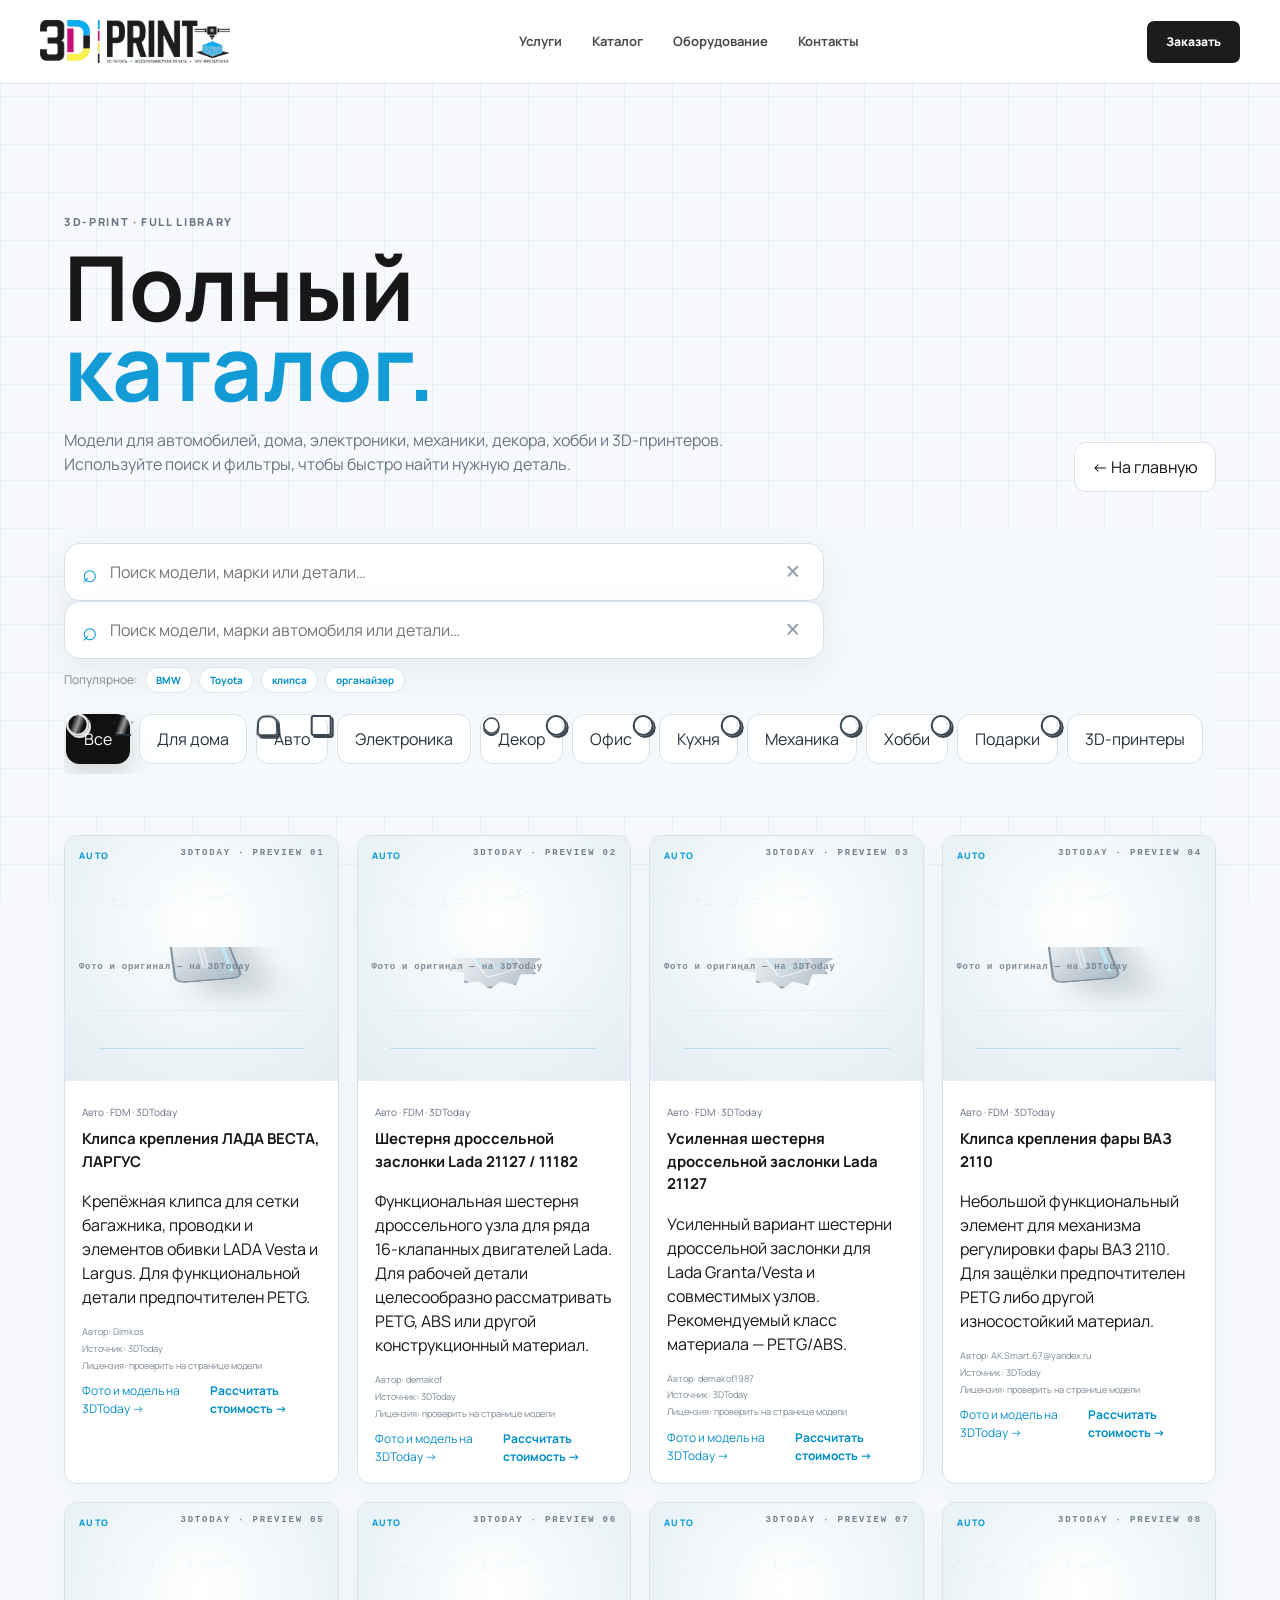
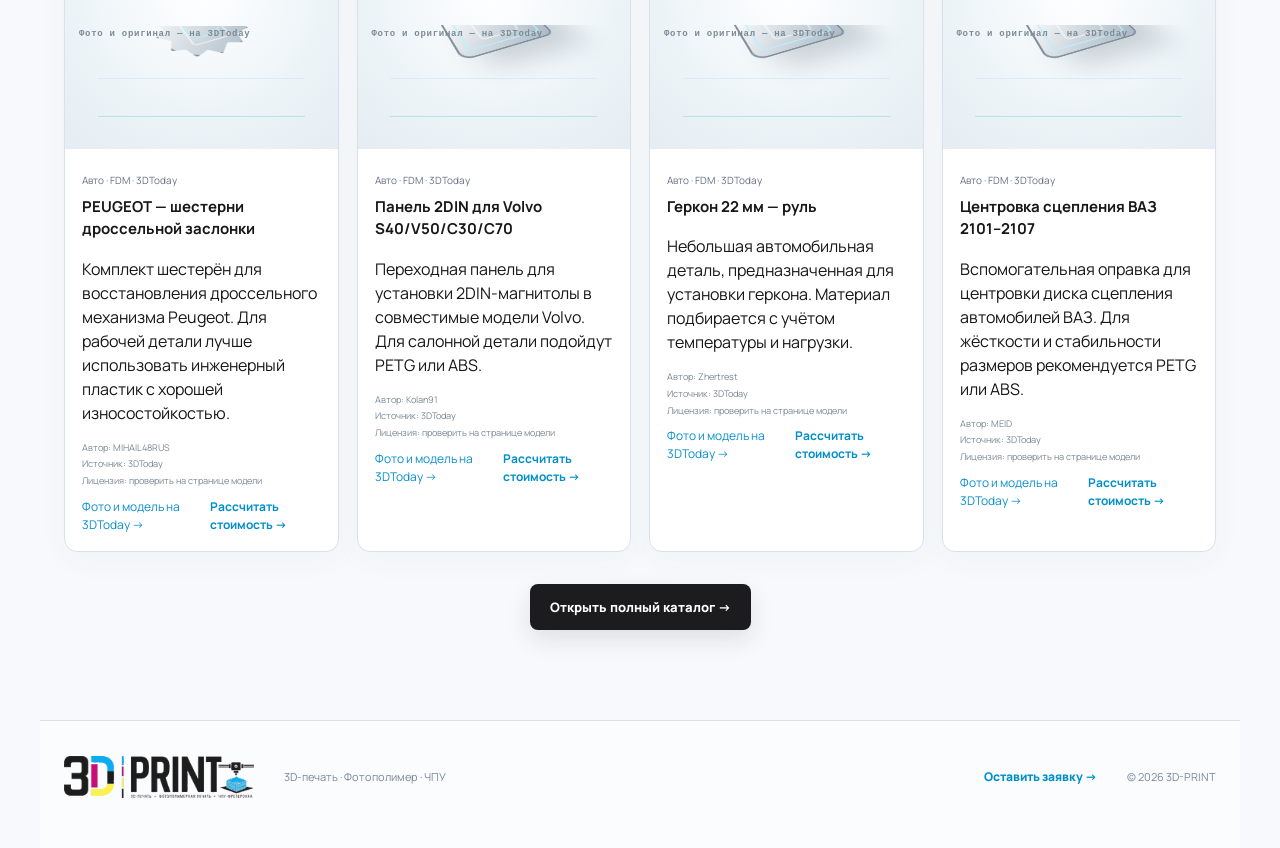
==== catalog.html @ 2c0b9b83 "feat: redesign full catalog with animated filters and search" ====
<!doctype html><html lang="ru"><head><meta charset="UTF-8"><meta name="viewport" content="width=device-width,initial-scale=1.0"><meta name="description" content="Полный каталог моделей 3D-PRINT"><title>Каталог моделей — 3D-PRINT</title><link rel="stylesheet" href="style.css"><link rel="stylesheet" href="logo-print.css"><link rel="stylesheet" href="icons.css"><link rel="stylesheet" href="background-effect.css"><link rel="stylesheet" href="catalog-enhance.css"><style>
.catalog-page{padding:130px 5vw 90px;min-height:100vh}.catalog-hero{display:flex;justify-content:space-between;align-items:end;gap:30px;margin-bottom:35px}.catalog-hero h1{font-size:clamp(48px,7vw,90px);line-height:.9;margin:8px 0 20px}.catalog-hero h1 em{font-style:normal;color:#139bd6}.catalog-hero p{max-width:720px;color:#687587}.catalog-back{padding:12px 17px;border:1px solid #d9e3ec;border-radius:12px;text-decoration:none;color:#111;background:#fff}.catalog-controls{position:sticky;top:76px;z-index:10;padding:16px 0;background:rgba(246,249,251,.9);backdrop-filter:blur(12px)}.catalog-search-wrap{margin-bottom:12px}.catalog-search{display:flex;align-items:center;gap:12px;background:#fff;border:1px solid #d7e1e9;border-radius:16px;padding:0 17px;height:58px;box-shadow:0 12px 35px rgba(35,70,100,.08)}.catalog-search>span{font-size:26px;color:#0b9bd8}.catalog-search input{flex:1;border:0!important;outline:0!important;background:transparent!important;font-size:16px!important;padding:0!important;margin:0!important}.catalog-search button{border:0;background:transparent;font-size:25px;color:#8d99a6;cursor:pointer}.search-hint{display:flex;align-items:center;gap:7px;flex-wrap:wrap;font-size:12px;color:#7a8794}.search-hint button{border:1px solid #dce5ec;background:#fff;border-radius:99px;padding:5px 10px;cursor:pointer}.filters{display:flex;gap:9px;overflow:auto;padding:3px 2px 10px;scrollbar-width:none}.filters::-webkit-scrollbar{display:none}.filters button{position:relative;flex:0 0 auto;border:1px solid #d8e1e9;background:rgba(255,255,255,.92);color:#27323d;border-radius:13px;padding:12px 17px;font:inherit;cursor:pointer;transition:transform .25s,background .25s,color .25s,box-shadow .25s}.filters button:before{content:'';position:absolute;inset:0;border-radius:13px;background:linear-gradient(110deg,transparent 25%,rgba(255,255,255,.65),transparent 75%);transform:translateX(-130%);transition:transform .5s}.filters button:hover{transform:translateY(-3px);box-shadow:0 10px 25px rgba(20,40,60,.1)}.filters button:hover:before{transform:translateX(130%)}.filters button.active{background:#111;color:#fff;border-color:#111;box-shadow:0 10px 25px rgba(0,0,0,.15)}.catalog-grid{display:grid;grid-template-columns:repeat(4,minmax(0,1fr));gap:18px;margin-top:20px}.catalog-grid .product{animation:cardIn .45s both}.catalog-grid .product:nth-child(2n){animation-delay:.04s}.catalog-grid .product:nth-child(3n){animation-delay:.08s}.catalog-more{display:flex!important;width:max-content;margin:32px auto 0;text-decoration:none!important;justify-content:center}.catalog-empty{display:none;text-align:center;padding:50px;color:#74808d}.catalog-attribution{display:flex;gap:15px;align-items:center;padding:15px 18px;margin:22px 0;background:#fff;border:1px solid #e0e7ed;border-radius:14px;font-size:12px;color:#667482}.catalog-attribution span{flex:1}.catalog-attribution a{color:#0b8fca;text-decoration:none}.model-credit{display:grid;gap:3px;margin:10px 0;color:#7b8793;font-size:11px}.model-actions{display:flex;gap:8px;align-items:center}.model-actions a{color:#0b8fca;text-decoration:none;font-size:12px}.model-actions b{font-size:12px;margin-left:auto}.model-placeholder{position:relative;min-height:235px;overflow:hidden}.model-stage{position:absolute;inset:0;display:grid;place-items:center;perspective:700px;background:radial-gradient(circle at 50% 35%,#fff 0,#edf4f8 58%,#e6edf2 100%)}.model-object{width:95px;height:75px;background:linear-gradient(135deg,#ffffff,#aab9c5);border:2px solid #7f909e;box-shadow:20px 22px 30px rgba(30,55,75,.2);transform:rotateX(55deg) rotateZ(-25deg);animation:floatModel 4s ease-in-out infinite}.model-gear .model-object{width:94px;height:94px;border-radius:50%;clip-path:polygon(50% 0,60% 11%,73% 5%,78% 19%,92% 22%,88% 36%,100% 48%,88% 59%,94% 73%,79% 78%,76% 93%,62% 87%,50% 100%,39% 89%,25% 95%,20% 80%,6% 76%,12% 61%,0 50%,12% 39%,7% 24%,22% 20%,27% 6%,40% 12%)}.model-clip .model-object{width:60px;height:105px;border-radius:16px 16px 9px 9px}.model-handle .model-object{width:125px;height:38px;border-radius:22px;transform:rotateX(55deg) rotateZ(-25deg)}.model-bracket .model-object{width:115px;height:85px;clip-path:polygon(0 0,100% 0,100% 24%,27% 24%,27% 100%,0 100%)}.model-box .model-object{width:115px;height:78px}.model-decor .model-object{width:75px;height:105px;border-radius:50% 50% 30% 30%}.model-axis{position:absolute;right:13px;bottom:10px;font-size:9px;letter-spacing:.2em;color:#71808c}.model-label{position:absolute;left:14px;bottom:11px;display:grid;gap:2px}.model-label b{font-size:9px;letter-spacing:.14em}.model-label small{font-size:9px;color:#7d8b96}.model-gridline{position:absolute;inset:0;background:linear-gradient(90deg,transparent 49.5%,rgba(17,157,216,.12) 50%,transparent 50.5%),linear-gradient(0deg,transparent 49.5%,rgba(17,157,216,.12) 50%,transparent 50.5%);background-size:35px 35px;opacity:.45}@keyframes floatModel{0%,100%{translate:0 0}50%{translate:0 -7px}}@keyframes cardIn{from{opacity:0;transform:translateY(12px)}to{opacity:1;transform:none}}@media(max-width:1050px){.catalog-grid{grid-template-columns:repeat(3,minmax(0,1fr))}}@media(max-width:760px){.catalog-page{padding-top:105px}.catalog-hero{display:block}.catalog-back{display:inline-block;margin-top:15px}.catalog-controls{top:62px}.catalog-grid{grid-template-columns:repeat(2,minmax(0,1fr))}.catalog-attribution{align-items:flex-start;flex-direction:column}}@media(max-width:520px){.catalog-grid{grid-template-columns:1fr}.catalog-hero h1{font-size:55px}}
</style></head><body><header class="header"><a class="brand" href="index.html"><img src="assets/logo-horizontal.png" alt="3D-PRINT"></a><nav><a href="index.html#services">Услуги</a><a href="catalog.html">Каталог</a><a href="index.html#equipment">Оборудование</a><a href="index.html#contacts">Контакты</a></nav><a class="header-btn" href="index.html#order">Заказать</a></header><main class="catalog-page"><section class="catalog-hero"><div><p class="eyebrow">3D-PRINT · FULL LIBRARY</p><h1>Полный<br><em>каталог.</em></h1><p>Модели для автомобилей, дома, электроники, механики, декора, хобби и 3D-принтеров. Используйте поиск и фильтры, чтобы быстро найти нужную деталь.</p></div><a class="catalog-back" href="index.html">← На главную</a></section><section class="catalog-controls"><div class="filters"></div></section><div class="catalog-grid"></div></main><footer id="contacts"><img src="assets/logo-horizontal.png" alt="3D-PRINT"><p>3D-печать · Фотополимер · ЧПУ</p><a href="index.html#order">Оставить заявку →</a><small>© 2026 3D-PRINT</small></footer><script src="catalog-data.js"></script><script src="catalog-enhance.js"></script><script src="background-effect.js"></script></body></html>
---- style.css ----
@import url('https://fonts.googleapis.com/css2?family=Manrope:wght@400;500;600;700;800&display=swap');
:root{--bg:#f7f9fc;--card:#fff;--line:#d8e1ec;--text:#171719;--muted:#667085;--blue:#079bd7;--magenta:#e6007e;--yellow:#ffdf00;--ink:#1c1b1d;--max:1200px}*{box-sizing:border-box}html{scroll-behavior:smooth}body{margin:0;background:var(--bg);color:var(--text);font-family:Manrope,Arial,sans-serif;line-height:1.5}body:before{content:"";position:fixed;inset:0;background-image:linear-gradient(#159ed014 1px,transparent 1px),linear-gradient(90deg,#159ed014 1px,transparent 1px);background-size:48px 48px;pointer-events:none;z-index:-2}a{color:inherit;text-decoration:none}.header{height:84px;background:#fffffff2;backdrop-filter:blur(14px);position:sticky;top:0;z-index:10;border-bottom:1px solid var(--line);display:flex;align-items:center;justify-content:space-between;padding:0 max(24px,calc((100vw - var(--max))/2))}.brand{display:flex;align-items:center;width:190px}.brand img{display:block;width:190px;height:auto}.header nav{display:flex;gap:30px;color:#4b4b50;font-size:13px;font-weight:700}.header nav a:hover{color:var(--magenta)}.header-btn{background:var(--ink);color:#fff;border-radius:7px;padding:12px 19px;font-size:12px;font-weight:800}.header-btn:hover{background:var(--blue)}.hero{max-width:var(--max);min-height:700px;margin:auto;padding:75px 24px 80px;display:grid;grid-template-columns:1fr 1fr;gap:45px;align-items:center;position:relative}.hero:before{content:"";position:absolute;inset:0 0 0 -25vw;background:url('blueprint.svg') center/cover no-repeat;opacity:.32;z-index:-1}.hero-copy{position:relative;z-index:2}.eyebrow{font-size:11px;letter-spacing:.15em;color:#008bc4;font-weight:800;margin:0 0 16px}.hero h1{font-size:clamp(50px,6vw,78px);line-height:.98;letter-spacing:-.065em;margin:0 0 27px;color:var(--ink)}.hero h1 em{font-style:normal;color:#008fc8}.hero-text{font-size:17px;color:#536174;max-width:590px}.actions{display:flex;gap:12px;margin:34px 0 50px}.btn{display:inline-flex;border:0;border-radius:8px;padding:14px 20px;font:800 13px Manrope;cursor:pointer;align-items:center;justify-content:center;transition:.2s}.primary{background:var(--ink);color:#fff;box-shadow:0 10px 25px #1c1b1d1c}.primary:hover{background:#008fc8;transform:translateY(-2px)}.ghost{border:1px solid #bdcad9;background:#fff;color:var(--ink)}.ghost:hover{border-color:var(--magenta);color:var(--magenta)}.stats{display:flex;gap:35px}.stats div{display:flex;flex-direction:column}.stats strong{font-size:25px;letter-spacing:-.04em;color:var(--ink)}.stats span{font-size:11px;color:var(--muted);max-width:120px}.hero-art{min-height:490px;position:relative;overflow:hidden;border:1px solid #ccd9e7;border-radius:20px;background:linear-gradient(145deg,#fff,#edf5fb);box-shadow:0 25px 70px #55739a1c}.hero-art:before{content:"";position:absolute;inset:0;background:url('blueprint.svg') center/cover;opacity:.7;animation:blueprintFloat 18s linear infinite}.hero-art:after{content:"";position:absolute;left:50%;bottom:18px;width:76%;height:35px;transform:translateX(-50%);border-radius:50%;background:#5a769633;filter:blur(16px)}.blueprint{position:absolute;color:#008fc8;opacity:.27;font:700 10px monospace;line-height:1.6;letter-spacing:.08em;z-index:1}.blueprint:after{content:"";display:block;width:90px;height:90px;border:1px solid currentColor;border-radius:50%;margin-top:7px}.blueprint-a{left:25px;top:45px;transform:rotate(-12deg)}.blueprint-b{right:22px;top:100px;transform:rotate(9deg)}.blueprint-c{left:42px;bottom:45px;transform:rotate(8deg)}.printer-scene{position:absolute;width:500px;height:410px;left:50%;top:54%;transform:translate(-50%,-50%);z-index:3;filter:drop-shadow(0 25px 25px rgba(21,50,91,.18));animation:printerFloat 5s ease-in-out infinite}.printer-back{position:absolute;left:78px;top:35px;width:340px;height:285px;border:8px solid #18283e;border-bottom:0;border-radius:12px 12px 0 0;background:linear-gradient(135deg,#eef4fb,#dbe6f3);box-shadow:inset 0 0 0 2px #73839a}.printer-frame{position:absolute;background:linear-gradient(90deg,#142237,#40536b);border-radius:5px}.frame-left{left:68px;top:35px;width:15px;height:305px}.frame-right{right:69px;top:35px;width:15px;height:305px}.frame-top{left:70px;top:27px;width:335px;height:16px}.printer-bed{position:absolute;left:45px;bottom:58px;width:400px;height:35px;transform:skewX(-10deg);background:linear-gradient(#596b82,#1a2a40);border:2px solid #0f1e32;border-radius:5px}.printer-bed:after{content:"";position:absolute;left:30px;right:30px;top:7px;height:4px;background:#a8b9cc;border-radius:5px}.print-area{position:absolute;left:62px;bottom:30px;width:275px;height:105px;overflow:hidden;transform:skewX(10deg);background:linear-gradient(145deg,#dce7f2,#f8fbfe);border-radius:5px;box-shadow:0 2px 8px #10263d35}.printed-logo{position:absolute;left:8px;bottom:7px;width:259px;height:auto;display:block;filter:drop-shadow(0 2px 2px #18283e45);transform-origin:bottom;animation:logoPrint 6s cubic-bezier(.45,.05,.25,1) infinite}.print-lines{position:absolute;left:0;right:0;bottom:0;height:3px;background:repeating-linear-gradient(90deg,#079bd7 0 5px,transparent 5px 9px);opacity:.75;animation:scanLine 6s linear infinite}.gantry{position:absolute;left:83px;top:80px;width:325px;height:80px}.rail{position:absolute;top:10px;left:0;right:0;height:13px;border-radius:7px;background:linear-gradient(#566b83,#17283e)}.print-head{position:absolute;top:0;left:55px;width:70px;height:65px;border-radius:7px;background:linear-gradient(135deg,#253b54,#0d1c30);box-shadow:0 5px 10px #12223855;animation:headMove 6s ease-in-out infinite}.fan{position:absolute;left:17px;top:13px;width:36px;height:36px;border-radius:50%;border:5px solid #6f8198;background:repeating-conic-gradient(#263c54 0 12deg,#14253a 12deg 45deg);animation:fanSpin .8s linear infinite}.nozzle{position:absolute;left:28px;bottom:-14px;width:15px;height:20px;background:linear-gradient(90deg,#a5b2c1,#394b60);clip-path:polygon(0 0,100% 0,72% 100%,28% 100%)}.filament{position:absolute;left:33px;top:-30px;width:4px;height:30px;background:#087fda;box-shadow:0 0 8px #087fda66}.control-panel{position:absolute;right:35px;bottom:77px;width:73px;height:125px;border-radius:8px;background:linear-gradient(145deg,#263b55,#0c192c);border:2px solid #5f7186;transform:rotate(-8deg);padding:12px 7px;color:#9ec4ff;font:7px monospace;display:flex;flex-direction:column;gap:7px}.control-panel span{color:#fff;font-weight:bold}.control-panel b{color:#3c91ff}.control-panel small{font-size:14px;color:#fff}.control-panel i{font-style:normal;color:#00b8ff;font-size:7px}.print-glow{position:absolute;left:170px;bottom:75px;width:120px;height:35px;background:#087fda;filter:blur(22px);opacity:.22;animation:glow 1.8s ease-in-out infinite}.printer-status{position:absolute;right:20px;top:20px;background:rgba(255,255,255,.96);border:1px solid #d5e1f0;border-radius:10px;padding:11px 13px;display:flex;align-items:center;gap:9px;box-shadow:0 8px 25px rgba(39,75,120,.1);font-size:10px;z-index:4}.printer-status .status-dot{width:8px;height:8px;border-radius:50%;background:#25b96f;box-shadow:0 0 0 4px #25b96f1c;animation:pulse 1.5s infinite}.printer-status b{display:block}.printer-status small{display:block;color:#78869a;margin-top:2px}.printer-status>strong{font-size:8px;color:#25a865;margin-left:8px}.hero-logo-mark{position:absolute;left:18px;bottom:16px;width:76px;height:76px;border-radius:50%;overflow:hidden;z-index:4;background:#fff;box-shadow:0 8px 20px #425d7820}.hero-logo-mark img{width:100%;height:100%;object-fit:cover}@keyframes headMove{0%,100%{left:55px}20%{left:90px}45%{left:205px}70%{left:125px}88%{left:235px}}@keyframes logoPrint{0%,12%{clip-path:inset(100% 0 0 0);transform:scaleY(.1)}55%{clip-path:inset(0 0 0 0);transform:scaleY(1)}100%{clip-path:inset(0 0 0 0);transform:scaleY(1)}}@keyframes scanLine{0%,10%{transform:translateY(90px)}55%,100%{transform:translateY(-100px)}}@keyframes fanSpin{to{transform:rotate(360deg)}}@keyframes printerFloat{0%,100%{transform:translate(-50%,-50%)}50%{transform:translate(-50%,-53%)}}@keyframes blueprintFloat{from{background-position:0 0}to{background-position:90px 35px}}@keyframes glow{50%{opacity:.4;transform:scale(1.2)}}@keyframes pulse{50%{box-shadow:0 0 0 7px #25b96f08}}.section{max-width:var(--max);margin:auto;padding:100px 24px}.identity-strip{display:flex;align-items:center;justify-content:space-between;gap:35px;border-top:1px solid var(--line);border-bottom:1px solid var(--line);padding-top:28px;padding-bottom:28px}.identity-strip div{width:250px}.identity-strip img{display:block;width:100%}.identity-strip p{margin:0;color:#687587;font-size:11px;letter-spacing:.08em;font-weight:700}.identity-strip p b{color:var(--magenta);padding:0 8px}.section-head{max-width:700px;margin-bottom:45px}.section-head h2{font-size:clamp(36px,5vw,58px);line-height:1;letter-spacing:-.055em;margin:0 0 18px}.section-head>p:last-child{color:var(--muted)}.inline{display:flex;justify-content:space-between;align-items:end;max-width:none}.text-link{font-size:13px;color:#008fc8;font-weight:800}.service-grid{display:grid;grid-template-columns:repeat(4,1fr);gap:14px}.service{min-height:260px;padding:27px;background:#fff;border:1px solid var(--line);border-radius:14px;box-shadow:0 8px 28px #4d6c8d0a;transition:.25s;position:relative;overflow:hidden}.service:after{content:"";position:absolute;width:100px;height:100px;right:-35px;top:-35px;border:1px solid #079bd733;border-radius:50%}.service:hover{transform:translateY(-4px);border-color:#8ccfe8;box-shadow:0 15px 35px #4d6c8d18}.service.featured{background:linear-gradient(145deg,#eefaff,#fff);border-color:#8bd0ea}.service span{font-size:11px;color:#008fc8;font-weight:800}.service h3{font-size:19px;letter-spacing:-.04em;margin-top:70px}.service p{font-size:13px;color:var(--muted)}.filters{display:flex;gap:8px;flex-wrap:wrap;margin-bottom:25px}.filters button{background:#fff;border:1px solid var(--line);color:#667085;border-radius:30px;padding:9px 15px;font:700 12px Manrope;cursor:pointer}.filters button.active,.filters button:hover{background:var(--ink);color:#fff;border-color:var(--ink)}.catalog-grid{display:grid;grid-template-columns:repeat(4,1fr);gap:15px}.product{background:#fff;border:1px solid var(--line);border-radius:13px;overflow:hidden;box-shadow:0 8px 28px #4d6c8d0b;transition:.25s}.product:hover{transform:translateY(-3px);box-shadow:0 15px 35px #4d6c8d18}.product-image{aspect-ratio:1/.9}.placeholder{display:flex;align-items:center;justify-content:center;background:linear-gradient(135deg,#eefaff,#e0edf7);font-size:30px;font-weight:800;letter-spacing:-.07em;color:#7193ad}.product-info{padding:17px}.product-info span{font-size:10px;color:var(--muted)}.product-info h3{font-size:15px;margin:6px 0 12px}.product-info b{font-size:13px;color:#008fc8}.equipment{border-top:1px solid var(--line)}.equipment-list{display:grid;grid-template-columns:repeat(3,minmax(0,1fr));gap:14px;border-top:0}.equipment-card{display:grid;grid-template-columns:70px 1fr;gap:18px;align-items:center;padding:24px;background:#fff;border:1px solid var(--line);border-radius:14px;box-shadow:0 8px 28px #4d6c8d0a;transition:.25s;min-height:150px}.equipment-card:hover{transform:translateY(-3px);border-color:#8ccfe8;box-shadow:0 15px 35px #4d6c8d18}.number{font-size:25px;font-weight:800;color:#008fc8}.equipment-card p{margin:0 0 5px;color:var(--muted);font-size:11px;text-transform:uppercase;letter-spacing:.1em}.equipment-card h3{font-size:21px;margin:0 0 7px;letter-spacing:-.04em}.equipment-card span{font-size:12px;color:#69778a}.order-box{background:linear-gradient(135deg,#fff,#eefaff);border:1px solid #c9d9e9;border-radius:20px;padding:55px;display:grid;grid-template-columns:1fr 1fr;gap:70px;position:relative;overflow:hidden;box-shadow:0 20px 60px #49698b12}.order-box:after{content:"";position:absolute;right:-100px;bottom:-120px;width:420px;height:420px;background:url('blueprint.svg') center/cover;opacity:.35;pointer-events:none}.order h2{font-size:48px;line-height:1;letter-spacing:-.055em;margin:0 0 20px}.order p{color:var(--muted);font-size:14px;max-width:430px}.order-mark{width:95px;margin-top:30px;display:block;opacity:.9}form{display:grid;gap:13px;position:relative;z-index:1}label{font-size:11px;color:#526174}input,textarea{width:100%;margin-top:6px;background:#fff;border:1px solid #cbd8e7;border-radius:8px;color:#111827;padding:13px;font:13px Manrope}input:focus,textarea:focus{outline:2px solid #079bd733;border-color:#079bd7}textarea{min-height:85px;resize:vertical}input[type=file]{padding:11px}form small{font-size:10px;color:#7a8798}footer{border-top:1px solid var(--line);max-width:var(--max);margin:auto;padding:35px 24px 50px;display:flex;align-items:center;gap:30px;flex-wrap:wrap;background:#ffffff80}footer>img{width:190px;height:auto}footer p,footer small{font-size:11px;color:#7a8798}footer a{font-size:12px;margin-left:auto;color:#008fc8;font-weight:800}@media(max-width:850px){.header nav{display:none}.hero{grid-template-columns:1fr;padding-top:55px}.hero-art{min-height:390px}.service-grid,.catalog-grid{grid-template-columns:repeat(2,1fr)}.equipment-list{grid-template-columns:1fr}.order-box{grid-template-columns:1fr;gap:35px;padding:30px}.order h2{font-size:38px}.identity-strip{display:block}.identity-strip div{width:230px;margin-bottom:18px}}@media(max-width:520px){.brand{width:145px}.brand img{width:145px}.hero h1{font-size:46px}.stats{gap:18px}.service-grid,.catalog-grid{grid-template-columns:1fr}.section{padding:75px 18px}.hero{padding-left:18px;padding-right:18px}.header{padding:0 18px}.header-btn{padding:8px 12px}.equipment-card{grid-template-columns:55px 1fr}.equipment-card h3{font-size:21px}.actions{flex-direction:column}.btn{width:100%}.inline{display:block}.inline .text-link{display:inline-block;margin-top:15px}.printer-scene{transform:translate(-50%,-50%) scale(.72)}}
---- logo-print.css ----
/* Hero: the printer physically reveals the 3D-PRINT logo layer by layer. */
.hero-art .print-area{position:absolute;left:142px;bottom:88px;width:170px;height:115px;z-index:2;display:flex;align-items:flex-end;justify-content:center;overflow:hidden;background:linear-gradient(145deg,#f9fbfe,#dce7f2);border:1px solid #b9cadb;border-radius:5px;box-shadow:inset 0 0 0 2px #eef5fb,0 8px 18px rgba(30,57,86,.15)}
.hero-art .print-area:before{content:"";position:absolute;inset:7px;border:1px dashed #9bb2c8;opacity:.45;pointer-events:none}
.hero-art .printed-logo{position:absolute;left:7px;bottom:8px;width:156px;height:auto;max-height:96px;object-fit:contain;object-position:center bottom;filter:saturate(1.05) contrast(1.02);clip-path:inset(100% 0 0 0);animation:logoPrintReveal 8s cubic-bezier(.42,0,.18,1) infinite}
.hero-art .print-lines{position:absolute;left:10px;right:10px;bottom:9px;height:3px;border-radius:2px;background:#079bd7;box-shadow:0 0 9px rgba(7,155,215,.65);opacity:.8;animation:printScan 8s ease-in-out infinite;z-index:3;pointer-events:none}
.hero-art .print-head{animation:headPrintLogo 8s ease-in-out infinite}
.hero-art .filament{animation:filamentPulse .7s ease-in-out infinite alternate}
.hero-art .print-glow{animation:logoGlow 8s ease-in-out infinite}
@keyframes logoPrintReveal{0%,8%{clip-path:inset(100% 0 0 0);opacity:.35}12%{opacity:1}78%{clip-path:inset(0 0 0 0);opacity:1}88%,100%{clip-path:inset(0 0 0 0);opacity:1}}
@keyframes printScan{0%,10%{bottom:8px;opacity:0}14%{opacity:1}76%{bottom:101px;opacity:1}84%,100%{bottom:101px;opacity:0}}
@keyframes headPrintLogo{0%,10%{left:55px;transform:translateY(0)}18%{left:120px;transform:translateY(1px)}30%{left:220px;transform:translateY(0)}42%{left:95px;transform:translateY(1px)}55%{left:230px;transform:translateY(0)}68%{left:125px;transform:translateY(1px)}78%,100%{left:220px;transform:translateY(0)}}
@keyframes filamentPulse{from{opacity:.45}to{opacity:1}}
@keyframes logoGlow{0%,10%{opacity:.08;transform:scale(.8)}25%{opacity:.3;transform:scale(1)}75%{opacity:.42;transform:scale(1.12)}90%,100%{opacity:.12;transform:scale(.9)}}
@media(max-width:850px){.hero-art .print-area{left:calc(50% - 85px);width:170px}.hero-art .printed-logo{width:156px}}
@media(prefers-reduced-motion:reduce){.hero-art .printed-logo,.hero-art .print-lines,.hero-art .print-head,.hero-art .filament,.hero-art .print-glow{animation:none}.hero-art .printed-logo{clip-path:inset(0)}}
---- icons.css ----
.service-icon{width:72px;height:72px;display:grid;place-items:center;margin-top:20px;margin-bottom:2px;position:relative;color:#079bd7;perspective:500px;transition:transform .45s cubic-bezier(.2,.8,.2,1)}
.service-icon:before{content:"";position:absolute;inset:5px;border-radius:16px;background:linear-gradient(145deg,#fff,#e8f4fb);border:1px solid #c9dfed;box-shadow:8px 8px 0 #d8e7f1,0 10px 25px #2d64851a;transform:rotateX(7deg) rotateY(-8deg);transition:.45s}.service-icon:after{content:"";position:absolute;width:40px;height:40px;border-radius:50%;border:1px solid currentColor;opacity:.12;animation:iconOrbit 5s linear infinite}.service-icon svg{width:58px;height:58px;overflow:visible;position:relative;z-index:1;filter:drop-shadow(2px 3px 0 rgba(20,47,70,.14)) drop-shadow(0 7px 10px rgba(20,70,100,.13));transition:.45s}.service-icon .draw{fill:none;stroke:currentColor;stroke-width:2.8;stroke-linecap:round;stroke-linejoin:round;vector-effect:non-scaling-stroke}.service-icon .fill{fill:currentColor;stroke:none}.service-icon .accent{color:#e6007e}.service-icon .yellow{color:#f4c900}.service-icon .blue{color:#079bd7}.service-icon .pulse{animation:iconPulse 1.8s ease-in-out infinite}.service-icon .spin{transform-box:fill-box;transform-origin:center;animation:iconSpin 2.8s linear infinite}.service-icon .move-x{animation:iconMoveX 2.4s ease-in-out infinite}.service-icon .print-line{animation:iconPrint 2s ease-in-out infinite}.service-icon .glow{animation:iconGlow 1.6s ease-in-out infinite}.service-icon .orbit{transform-box:fill-box;transform-origin:center;animation:iconSpin 5s linear infinite}.service:hover .service-icon{transform:translateY(-6px) rotateX(3deg) rotateY(-4deg)}.service:hover .service-icon:before{box-shadow:11px 12px 0 #cfe2ed,0 16px 30px #2d648529;transform:rotateX(12deg) rotateY(-12deg) translateZ(8px)}.service:hover .service-icon svg{transform:translateZ(14px) scale(1.06);filter:drop-shadow(3px 4px 0 rgba(20,47,70,.16)) drop-shadow(0 10px 14px rgba(20,70,100,.18))}
.equipment-card{position:relative}.equipment-card .equip-icon{width:66px;height:66px;display:grid;place-items:center;color:#079bd7;position:relative;margin:0 18px 0 8px;perspective:500px;transition:.4s;flex:0 0 66px}.equipment-card .equip-icon:before{content:"";position:absolute;inset:3px;border-radius:14px;background:linear-gradient(145deg,#ffffff,#e8f5fb);border:1px solid #c9dfed;box-shadow:6px 7px 0 #d8e7f1,0 8px 20px #2d64851a;transform:rotateX(8deg) rotateY(-8deg)}.equipment-card .equip-icon svg{width:50px;height:50px;position:relative;z-index:1;filter:drop-shadow(2px 3px 0 rgba(20,47,70,.14)) drop-shadow(0 6px 9px rgba(20,70,100,.12));transition:.4s}.equipment-card .equip-icon .draw{fill:none;stroke:currentColor;stroke-width:2.8;stroke-linecap:round;stroke-linejoin:round}.equipment-card:hover .equip-icon{transform:translateY(-4px) rotateY(-7deg)}.equipment-card:hover .equip-icon:before{box-shadow:8px 9px 0 #cfe2ed,0 12px 25px #2d64852a}.equipment-card:hover .equip-icon svg{transform:translateZ(10px) scale(1.05)}.equipment-card:hover .equip-icon .spin{animation:iconSpin 1.4s linear infinite}
.filters{align-items:center}.filters button{display:inline-flex;align-items:center;gap:8px;transition:transform .2s ease,background .2s ease,box-shadow .2s ease}.filters button:before{content:"";width:17px;height:17px;display:inline-block;border-radius:5px;border:2px solid currentColor;box-shadow:2px 2px 0 currentColor;opacity:.9;transform:rotate(-5deg);transition:.25s}.filters button[data-filter="all"]:before{border-radius:50%;box-shadow:2px 2px 0 currentColor}.filters button[data-filter="home"]:before{clip-path:polygon(50% 0,100% 38%,88% 38%,88% 100%,12% 100%,12% 38%,0 38%);border-radius:2px}.filters button[data-filter="auto"]:before{border-radius:8px 8px 4px 4px;transform:perspective(30px) rotateX(8deg)}.filters button[data-filter="tech"]:before{border-radius:3px;box-shadow:inset 0 0 0 3px transparent,2px 2px 0 currentColor}.filters button[data-filter="decor"]:before{border-radius:50% 50% 45% 45%;transform:rotate(45deg) scale(.78)}.filters button:hover:before,.filters button.active:before{transform:translateY(-1px) rotate(0) scale(1.08)}
/* Объёмные интерактивные превью каталога */
.model-placeholder{position:relative;overflow:hidden;background:radial-gradient(circle at 50% 40%,#fff 0,#eef8fc 48%,#dbe9f3 100%);color:transparent;isolation:isolate;perspective:700px}.model-placeholder:before{content:"";position:absolute;inset:0;background:linear-gradient(transparent 49%,#079bd714 50%,transparent 51%),linear-gradient(90deg,transparent 49%,#079bd714 50%,transparent 51%);background-size:100% 34px,34px 100%;opacity:.55}.model-placeholder:after{content:"";position:absolute;left:12%;right:12%;bottom:13%;height:1px;background:#079bd733;box-shadow:0 -38px 0 #079bd714,0 38px 0 #079bd714}.model-stage{position:absolute;inset:0;display:grid;place-items:center;transform-style:preserve-3d}.model-object{position:relative;width:112px;height:78px;transform:rotateX(57deg) rotateZ(-7deg) translateZ(12px);background:linear-gradient(145deg,#21b9eb,#087fb9);border:2px solid #fff;border-radius:9px 16px 8px 12px;box-shadow:13px 15px 0 #aec7d8,0 22px 28px #315b7530;transition:.5s;animation:modelFloat 4s ease-in-out infinite}.model-object:before,.model-object:after{content:"";position:absolute;inset:8px;border:2px solid #bdeeff;border-radius:5px;opacity:.75}.model-object:after{inset:18px 25px;border-color:#fff;opacity:.5}.model-gridline{position:absolute;width:170px;height:110px;border:1px dashed #079bd74d;border-radius:50%;transform:rotateX(67deg) rotateZ(-5deg);animation:modelOrbit 8s linear infinite}.model-axis{position:absolute;right:14px;top:12px;color:#7b9aaf;font:700 8px monospace;letter-spacing:.12em}.model-label{position:absolute;left:15px;top:13px;display:flex;flex-direction:column;gap:2px;color:#5d7890;z-index:2}.model-label b{font:800 8px Manrope;letter-spacing:.15em;color:#079bd7}.model-label small{font:700 7px monospace;letter-spacing:.08em}.product:hover .model-object{transform:rotateX(57deg) rotateZ(-7deg) translateZ(25px) scale(1.08);filter:saturate(1.12);box-shadow:17px 20px 0 #a7c2d5,0 28px 35px #315b7540}.product:hover .model-gridline{animation-duration:3.5s}.model-gear .model-object{width:86px;height:86px;border-radius:50%;clip-path:polygon(50% 0,61% 10%,74% 5%,81% 19%,94% 23%,91% 38%,100% 50%,91% 62%,94% 77%,81% 81%,74% 95%,61% 90%,50% 100%,39% 90%,26% 95%,19% 81%,6% 77%,9% 62%,0 50%,9% 38%,6% 23%,19% 19%,26% 5%,39% 10%)}.model-gear .model-object:before{inset:27px;border-radius:50%}.model-clip .model-object{width:120px;height:48px;border-radius:22px 8px 8px 22px;transform:rotateX(58deg) rotateZ(-8deg) translateZ(10px)}.model-clip .model-object:before{inset:9px 35px 9px 48px;border-radius:4px}.model-handle .model-object{width:120px;height:38px;border-radius:22px;background:linear-gradient(145deg,#222,#555);border:3px solid #eefaff}.model-handle .model-object:before{inset:8px 42px;border-color:#9fe5ff}.model-bracket .model-object{width:92px;height:92px;border-radius:8px 8px 25px 8px;clip-path:polygon(0 0,100% 0,100% 24%,55% 24%,55% 100%,0 100%)}.model-grille .model-object{width:118px;height:68px;border-radius:10px;background:repeating-linear-gradient(90deg,#087fb9 0 7px,#21b9eb 7px 12px);border:4px solid #fff}.model-box .model-object{width:112px;height:78px;border-radius:7px;background:linear-gradient(145deg,#23b9eb,#0783c0);clip-path:polygon(8% 15%,92% 15%,100% 30%,92% 88%,50% 100%,8% 88%,0 30%)}.model-tech .model-object{width:82px;height:82px;border-radius:50%;background:radial-gradient(circle,#e8f8ff 0 16%,#087fb9 18% 28%,#1e354b 30% 100%);border:5px solid #fff}
@keyframes iconPulse{0%,100%{opacity:.5;transform:scale(.88)}50%{opacity:1;transform:scale(1.08)}}@keyframes iconSpin{to{transform:rotate(360deg)}}@keyframes iconMoveX{0%,100%{transform:translateX(-5px)}50%{transform:translateX(5px)}}@keyframes iconPrint{0%,100%{stroke-dasharray:4 8;stroke-dashoffset:0}50%{stroke-dasharray:10 4;stroke-dashoffset:14}}@keyframes iconGlow{0%,100%{opacity:.3}50%{opacity:1}}@keyframes iconOrbit{to{transform:rotate(360deg)}}@keyframes modelFloat{0%,100%{margin-top:0}50%{margin-top:-7px}}@keyframes modelOrbit{to{transform:rotateX(67deg) rotateZ(355deg)}}
@media(max-width:520px){.service-icon{margin-top:16px}.equipment-card .equip-icon{width:58px;height:58px;margin-right:5px;flex-basis:58px}}
---- background-effect.css ----
.background-blueprint-canvas{position:fixed;inset:0;width:100vw;height:100vh;z-index:0;pointer-events:none;opacity:.95}
.header,main,footer{position:relative;z-index:1}
.cursor-tech-layer{display:none!important}
/* The pointer animation lives behind the interface: cards, buttons and text never receive the effect. */
---- catalog-enhance.css ----
.catalog-search-wrap{margin:0 0 18px}.catalog-search{display:flex;align-items:center;gap:10px;max-width:760px;background:#fff;border:1px solid #cbd8e7;border-radius:12px;padding:0 13px;box-shadow:0 8px 24px #4d6c8d0b}.catalog-search>span{font-size:24px;color:#079bd7;line-height:1}.catalog-search input{border:0;outline:0;margin:0;padding:14px 0;font-size:13px;background:transparent;box-shadow:none}.catalog-search input:focus{outline:0;border:0}.catalog-search button{border:0;background:transparent;font-size:22px;color:#8a98a9;cursor:pointer}.search-hint{display:flex;align-items:center;gap:7px;flex-wrap:wrap;margin-top:8px;color:#8793a2;font-size:10px}.search-hint button{border:0;background:#eef7fb;color:#008fc8;border-radius:20px;padding:5px 9px;font:700 10px Manrope;cursor:pointer}.search-hint button:hover{background:#d8f1fa}.filters{margin-top:18px;overflow-x:auto;flex-wrap:nowrap;padding-bottom:4px}.filters button{white-space:nowrap}.catalog-empty{display:none;text-align:center;padding:50px 20px;color:#778599;background:#fff;border:1px dashed #cbd8e7;border-radius:14px}.catalog-more{display:none;margin:28px auto 0;min-width:190px}.catalog-more:hover{transform:translateY(-2px)}@media(max-width:600px){.catalog-search{max-width:none}.search-hint{font-size:9px}.filters{gap:6px}.filters button{padding:8px 12px}}
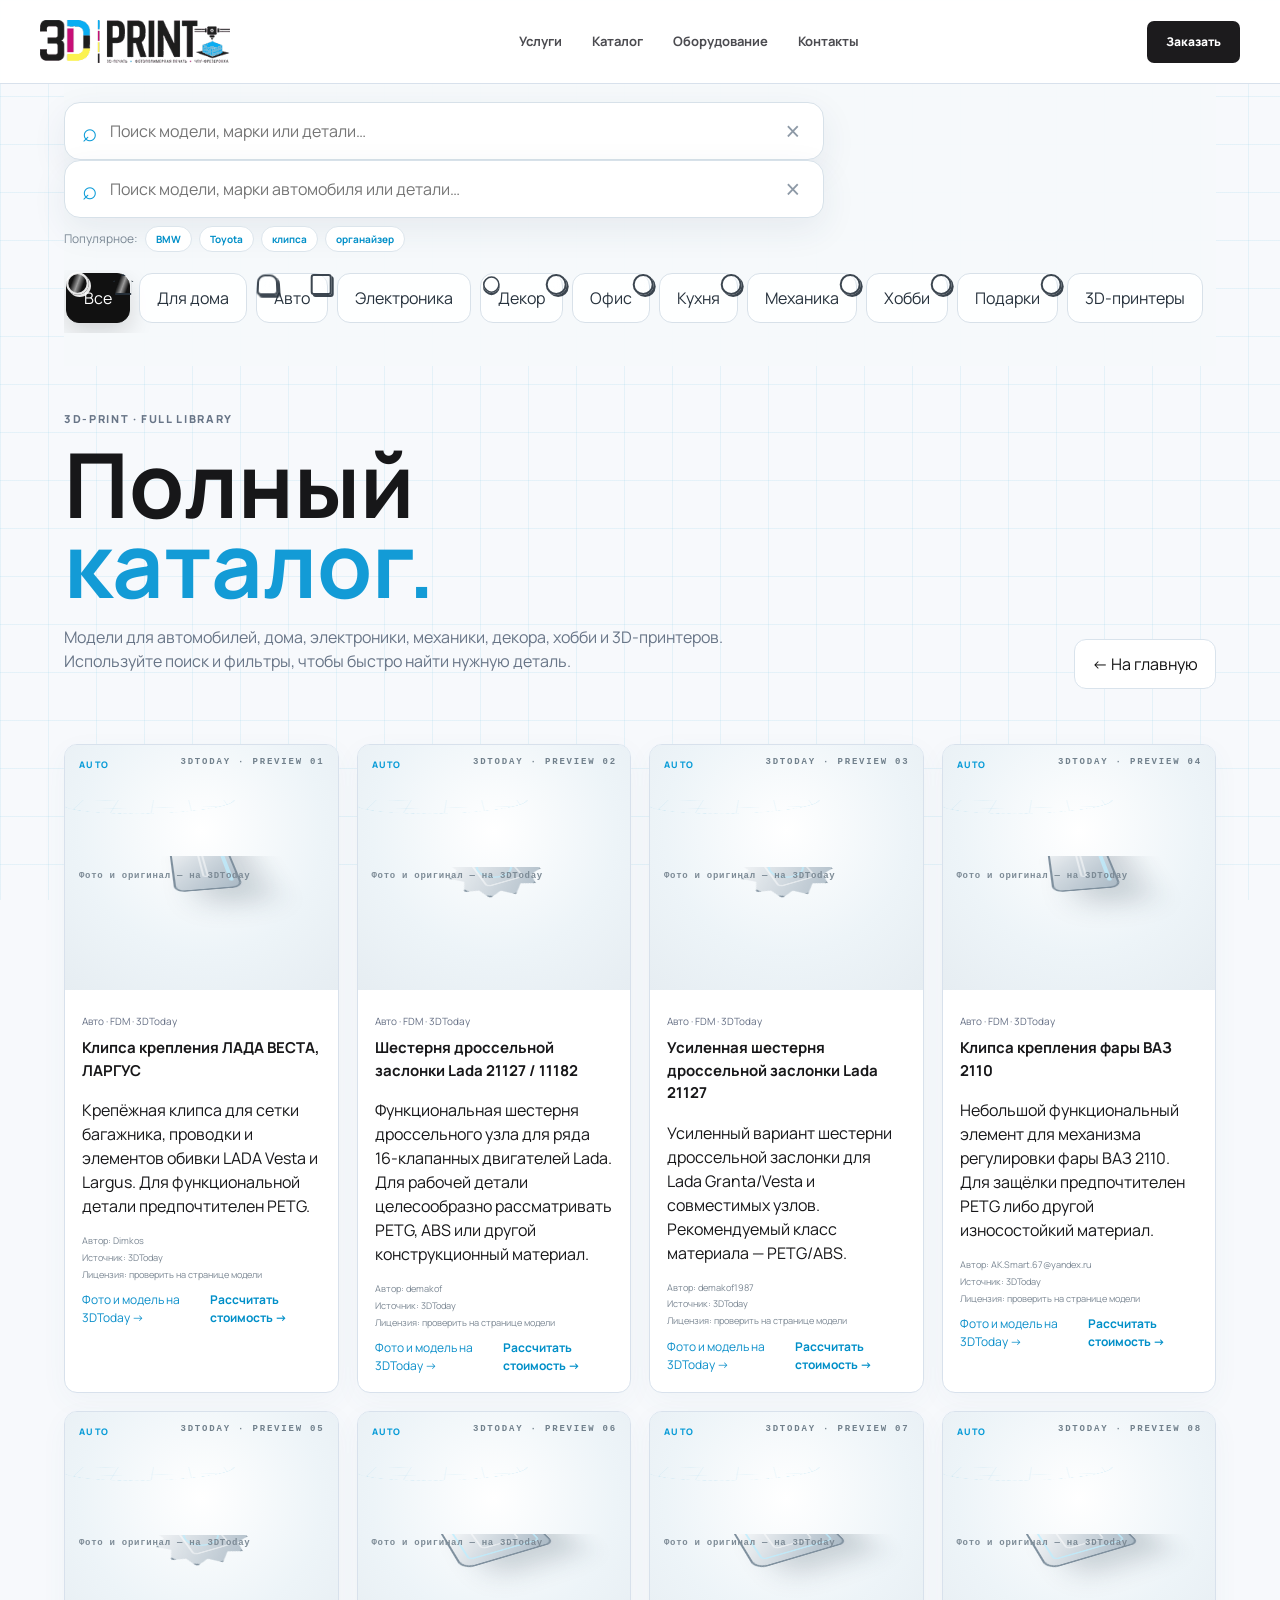
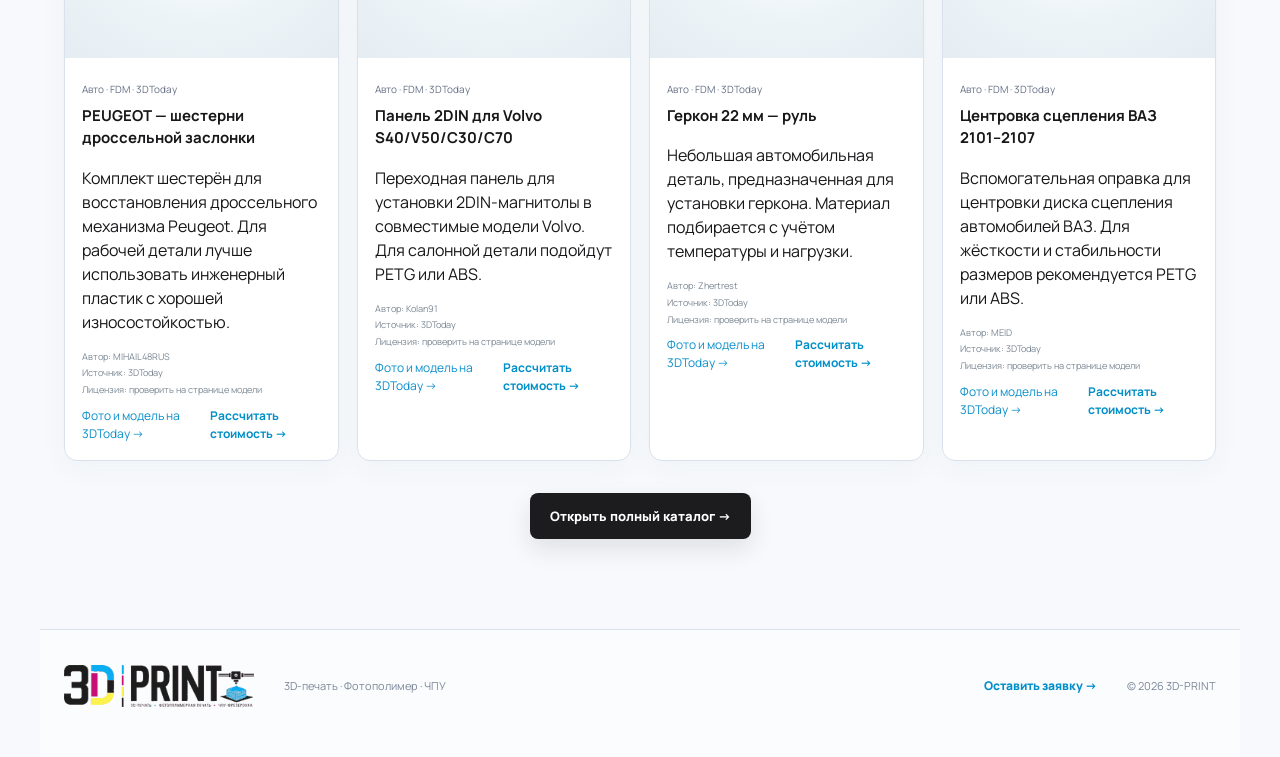
==== commit 0d5b4126: "fix: move catalog search below header and make previews open source photos" ====
--- a/catalog.html
+++ b/catalog.html
@@ -1,3 +1,3 @@
 <!doctype html><html lang="ru"><head><meta charset="UTF-8"><meta name="viewport" content="width=device-width,initial-scale=1.0"><meta name="description" content="Полный каталог моделей 3D-PRINT"><title>Каталог моделей — 3D-PRINT</title><link rel="stylesheet" href="style.css"><link rel="stylesheet" href="logo-print.css"><link rel="stylesheet" href="icons.css"><link rel="stylesheet" href="background-effect.css"><link rel="stylesheet" href="catalog-enhance.css"><style>
-.catalog-page{padding:130px 5vw 90px;min-height:100vh}.catalog-hero{display:flex;justify-content:space-between;align-items:end;gap:30px;margin-bottom:35px}.catalog-hero h1{font-size:clamp(48px,7vw,90px);line-height:.9;margin:8px 0 20px}.catalog-hero h1 em{font-style:normal;color:#139bd6}.catalog-hero p{max-width:720px;color:#687587}.catalog-back{padding:12px 17px;border:1px solid #d9e3ec;border-radius:12px;text-decoration:none;color:#111;background:#fff}.catalog-controls{position:sticky;top:76px;z-index:10;padding:16px 0;background:rgba(246,249,251,.9);backdrop-filter:blur(12px)}.catalog-search-wrap{margin-bottom:12px}.catalog-search{display:flex;align-items:center;gap:12px;background:#fff;border:1px solid #d7e1e9;border-radius:16px;padding:0 17px;height:58px;box-shadow:0 12px 35px rgba(35,70,100,.08)}.catalog-search>span{font-size:26px;color:#0b9bd8}.catalog-search input{flex:1;border:0!important;outline:0!important;background:transparent!important;font-size:16px!important;padding:0!important;margin:0!important}.catalog-search button{border:0;background:transparent;font-size:25px;color:#8d99a6;cursor:pointer}.search-hint{display:flex;align-items:center;gap:7px;flex-wrap:wrap;font-size:12px;color:#7a8794}.search-hint button{border:1px solid #dce5ec;background:#fff;border-radius:99px;padding:5px 10px;cursor:pointer}.filters{display:flex;gap:9px;overflow:auto;padding:3px 2px 10px;scrollbar-width:none}.filters::-webkit-scrollbar{display:none}.filters button{position:relative;flex:0 0 auto;border:1px solid #d8e1e9;background:rgba(255,255,255,.92);color:#27323d;border-radius:13px;padding:12px 17px;font:inherit;cursor:pointer;transition:transform .25s,background .25s,color .25s,box-shadow .25s}.filters button:before{content:'';position:absolute;inset:0;border-radius:13px;background:linear-gradient(110deg,transparent 25%,rgba(255,255,255,.65),transparent 75%);transform:translateX(-130%);transition:transform .5s}.filters button:hover{transform:translateY(-3px);box-shadow:0 10px 25px rgba(20,40,60,.1)}.filters button:hover:before{transform:translateX(130%)}.filters button.active{background:#111;color:#fff;border-color:#111;box-shadow:0 10px 25px rgba(0,0,0,.15)}.catalog-grid{display:grid;grid-template-columns:repeat(4,minmax(0,1fr));gap:18px;margin-top:20px}.catalog-grid .product{animation:cardIn .45s both}.catalog-grid .product:nth-child(2n){animation-delay:.04s}.catalog-grid .product:nth-child(3n){animation-delay:.08s}.catalog-more{display:flex!important;width:max-content;margin:32px auto 0;text-decoration:none!important;justify-content:center}.catalog-empty{display:none;text-align:center;padding:50px;color:#74808d}.catalog-attribution{display:flex;gap:15px;align-items:center;padding:15px 18px;margin:22px 0;background:#fff;border:1px solid #e0e7ed;border-radius:14px;font-size:12px;color:#667482}.catalog-attribution span{flex:1}.catalog-attribution a{color:#0b8fca;text-decoration:none}.model-credit{display:grid;gap:3px;margin:10px 0;color:#7b8793;font-size:11px}.model-actions{display:flex;gap:8px;align-items:center}.model-actions a{color:#0b8fca;text-decoration:none;font-size:12px}.model-actions b{font-size:12px;margin-left:auto}.model-placeholder{position:relative;min-height:235px;overflow:hidden}.model-stage{position:absolute;inset:0;display:grid;place-items:center;perspective:700px;background:radial-gradient(circle at 50% 35%,#fff 0,#edf4f8 58%,#e6edf2 100%)}.model-object{width:95px;height:75px;background:linear-gradient(135deg,#ffffff,#aab9c5);border:2px solid #7f909e;box-shadow:20px 22px 30px rgba(30,55,75,.2);transform:rotateX(55deg) rotateZ(-25deg);animation:floatModel 4s ease-in-out infinite}.model-gear .model-object{width:94px;height:94px;border-radius:50%;clip-path:polygon(50% 0,60% 11%,73% 5%,78% 19%,92% 22%,88% 36%,100% 48%,88% 59%,94% 73%,79% 78%,76% 93%,62% 87%,50% 100%,39% 89%,25% 95%,20% 80%,6% 76%,12% 61%,0 50%,12% 39%,7% 24%,22% 20%,27% 6%,40% 12%)}.model-clip .model-object{width:60px;height:105px;border-radius:16px 16px 9px 9px}.model-handle .model-object{width:125px;height:38px;border-radius:22px;transform:rotateX(55deg) rotateZ(-25deg)}.model-bracket .model-object{width:115px;height:85px;clip-path:polygon(0 0,100% 0,100% 24%,27% 24%,27% 100%,0 100%)}.model-box .model-object{width:115px;height:78px}.model-decor .model-object{width:75px;height:105px;border-radius:50% 50% 30% 30%}.model-axis{position:absolute;right:13px;bottom:10px;font-size:9px;letter-spacing:.2em;color:#71808c}.model-label{position:absolute;left:14px;bottom:11px;display:grid;gap:2px}.model-label b{font-size:9px;letter-spacing:.14em}.model-label small{font-size:9px;color:#7d8b96}.model-gridline{position:absolute;inset:0;background:linear-gradient(90deg,transparent 49.5%,rgba(17,157,216,.12) 50%,transparent 50.5%),linear-gradient(0deg,transparent 49.5%,rgba(17,157,216,.12) 50%,transparent 50.5%);background-size:35px 35px;opacity:.45}@keyframes floatModel{0%,100%{translate:0 0}50%{translate:0 -7px}}@keyframes cardIn{from{opacity:0;transform:translateY(12px)}to{opacity:1;transform:none}}@media(max-width:1050px){.catalog-grid{grid-template-columns:repeat(3,minmax(0,1fr))}}@media(max-width:760px){.catalog-page{padding-top:105px}.catalog-hero{display:block}.catalog-back{display:inline-block;margin-top:15px}.catalog-controls{top:62px}.catalog-grid{grid-template-columns:repeat(2,minmax(0,1fr))}.catalog-attribution{align-items:flex-start;flex-direction:column}}@media(max-width:520px){.catalog-grid{grid-template-columns:1fr}.catalog-hero h1{font-size:55px}}
-</style></head><body><header class="header"><a class="brand" href="index.html"><img src="assets/logo-horizontal.png" alt="3D-PRINT"></a><nav><a href="index.html#services">Услуги</a><a href="catalog.html">Каталог</a><a href="index.html#equipment">Оборудование</a><a href="index.html#contacts">Контакты</a></nav><a class="header-btn" href="index.html#order">Заказать</a></header><main class="catalog-page"><section class="catalog-hero"><div><p class="eyebrow">3D-PRINT · FULL LIBRARY</p><h1>Полный<br><em>каталог.</em></h1><p>Модели для автомобилей, дома, электроники, механики, декора, хобби и 3D-принтеров. Используйте поиск и фильтры, чтобы быстро найти нужную деталь.</p></div><a class="catalog-back" href="index.html">← На главную</a></section><section class="catalog-controls"><div class="filters"></div></section><div class="catalog-grid"></div></main><footer id="contacts"><img src="assets/logo-horizontal.png" alt="3D-PRINT"><p>3D-печать · Фотополимер · ЧПУ</p><a href="index.html#order">Оставить заявку →</a><small>© 2026 3D-PRINT</small></footer><script src="catalog-data.js"></script><script src="catalog-enhance.js"></script><script src="background-effect.js"></script></body></html>+.catalog-page{padding:0 5vw 90px;min-height:100vh}.catalog-controls{padding:18px 0 8px;background:rgba(246,249,251,.96)}.catalog-search-wrap{margin-bottom:12px}.catalog-search{display:flex;align-items:center;gap:12px;background:#fff;border:1px solid #d7e1e9;border-radius:16px;padding:0 17px;height:58px;box-shadow:0 12px 35px rgba(35,70,100,.08)}.catalog-search>span{font-size:26px;color:#0b9bd8}.catalog-search input{flex:1;border:0!important;outline:0!important;background:transparent!important;font-size:16px!important;padding:0!important;margin:0!important}.catalog-search button{border:0;background:transparent;font-size:25px;color:#8d99a6;cursor:pointer}.search-hint{display:flex;align-items:center;gap:7px;flex-wrap:wrap;font-size:12px;color:#7a8794}.search-hint button{border:1px solid #dce5ec;background:#fff;border-radius:99px;padding:5px 10px;cursor:pointer}.filters{display:flex;gap:9px;overflow:auto;padding:3px 2px 10px;scrollbar-width:none}.filters::-webkit-scrollbar{display:none}.filters button{position:relative;flex:0 0 auto;border:1px solid #d8e1e9;background:rgba(255,255,255,.92);color:#27323d;border-radius:13px;padding:12px 17px;font:inherit;cursor:pointer;transition:transform .25s,background .25s,color .25s,box-shadow .25s}.filters button:before{content:'';position:absolute;inset:0;border-radius:13px;background:linear-gradient(110deg,transparent 25%,rgba(255,255,255,.65),transparent 75%);transform:translateX(-130%);transition:transform .5s}.filters button:hover{transform:translateY(-3px);box-shadow:0 10px 25px rgba(20,40,60,.1)}.filters button:hover:before{transform:translateX(130%)}.filters button.active{background:#111;color:#fff;border-color:#111;box-shadow:0 10px 25px rgba(0,0,0,.15)}.catalog-hero{display:flex;justify-content:space-between;align-items:end;gap:30px;padding:45px 0 35px}.catalog-hero h1{font-size:clamp(48px,7vw,90px);line-height:.9;margin:8px 0 20px}.catalog-hero h1 em{font-style:normal;color:#139bd6}.catalog-hero p{max-width:720px;color:#687587}.catalog-back{padding:12px 17px;border:1px solid #d9e3ec;border-radius:12px;text-decoration:none;color:#111;background:#fff}.catalog-grid{display:grid;grid-template-columns:repeat(4,minmax(0,1fr));gap:18px;margin-top:20px}.catalog-grid .product{animation:cardIn .45s both}.catalog-grid .product:nth-child(2n){animation-delay:.04s}.catalog-grid .product:nth-child(3n){animation-delay:.08s}.catalog-more{display:flex!important;width:max-content;margin:32px auto 0;text-decoration:none!important;justify-content:center}.catalog-attribution{display:flex;gap:15px;align-items:center;padding:15px 18px;margin:22px 0;background:#fff;border:1px solid #e0e7ed;border-radius:14px;font-size:12px;color:#667482}.catalog-attribution span{flex:1}.catalog-attribution a{color:#0b8fca;text-decoration:none}.model-credit{display:grid;gap:3px;margin:10px 0;color:#7b8793;font-size:11px}.model-actions{display:flex;gap:8px;align-items:center}.model-actions a{color:#0b8fca;text-decoration:none;font-size:12px}.model-actions b{font-size:12px;margin-left:auto}.model-placeholder{position:relative;min-height:235px;overflow:hidden;cursor:pointer}.model-placeholder:after{content:'СМОТРЕТЬ ФОТО →';position:absolute;right:12px;top:12px;padding:7px 9px;border-radius:8px;background:rgba(17,17,17,.82);color:#fff;font-size:9px;letter-spacing:.08em;opacity:0;transform:translateY(-5px);transition:.25s;pointer-events:none}.product:hover .model-placeholder:after{opacity:1;transform:none}.model-stage{position:absolute;inset:0;display:grid;place-items:center;perspective:700px;background:radial-gradient(circle at 50% 35%,#fff 0,#edf4f8 58%,#e6edf2 100%)}.model-object{width:95px;height:75px;background:linear-gradient(135deg,#ffffff,#aab9c5);border:2px solid #7f909e;box-shadow:20px 22px 30px rgba(30,55,75,.2);transform:rotateX(55deg) rotateZ(-25deg);animation:floatModel 4s ease-in-out infinite}.model-gear .model-object{width:94px;height:94px;border-radius:50%;clip-path:polygon(50% 0,60% 11%,73% 5%,78% 19%,92% 22%,88% 36%,100% 48%,88% 59%,94% 73%,79% 78%,76% 93%,62% 87%,50% 100%,39% 89%,25% 95%,20% 80%,6% 76%,12% 61%,0 50%,12% 39%,7% 24%,22% 20%,27% 6%,40% 12%)}.model-clip .model-object{width:60px;height:105px;border-radius:16px 16px 9px 9px}.model-handle .model-object{width:125px;height:38px;border-radius:22px;transform:rotateX(55deg) rotateZ(-25deg)}.model-bracket .model-object{width:115px;height:85px;clip-path:polygon(0 0,100% 0,100% 24%,27% 24%,27% 100%,0 100%)}.model-box .model-object{width:115px;height:78px}.model-decor .model-object{width:75px;height:105px;border-radius:50% 50% 30% 30%}.model-axis{position:absolute;right:13px;bottom:10px;font-size:9px;letter-spacing:.2em;color:#71808c}.model-label{position:absolute;left:14px;bottom:11px;display:grid;gap:2px}.model-label b{font-size:9px;letter-spacing:.14em}.model-label small{font-size:9px;color:#7d8b96}.model-gridline{position:absolute;inset:0;background:linear-gradient(90deg,transparent 49.5%,rgba(17,157,216,.12) 50%,transparent 50.5%),linear-gradient(0deg,transparent 49.5%,rgba(17,157,216,.12) 50%,transparent 50.5%);background-size:35px 35px;opacity:.45}@keyframes floatModel{0%,100%{translate:0 0}50%{translate:0 -7px}}@keyframes cardIn{from{opacity:0;transform:translateY(12px)}to{opacity:1;transform:none}}@media(max-width:1050px){.catalog-grid{grid-template-columns:repeat(3,minmax(0,1fr))}}@media(max-width:760px){.catalog-hero{display:block}.catalog-back{display:inline-block;margin-top:15px}.catalog-grid{grid-template-columns:repeat(2,minmax(0,1fr))}.catalog-attribution{align-items:flex-start;flex-direction:column}}@media(max-width:520px){.catalog-grid{grid-template-columns:1fr}.catalog-hero h1{font-size:55px}}
+</style></head><body><header class="header"><a class="brand" href="index.html"><img src="assets/logo-horizontal.png" alt="3D-PRINT"></a><nav><a href="index.html#services">Услуги</a><a href="catalog.html">Каталог</a><a href="index.html#equipment">Оборудование</a><a href="index.html#contacts">Контакты</a></nav><a class="header-btn" href="index.html#order">Заказать</a></header><main class="catalog-page"><section class="catalog-controls"><div class="filters"></div></section><section class="catalog-hero"><div><p class="eyebrow">3D-PRINT · FULL LIBRARY</p><h1>Полный<br><em>каталог.</em></h1><p>Модели для автомобилей, дома, электроники, механики, декора, хобби и 3D-принтеров. Используйте поиск и фильтры, чтобы быстро найти нужную деталь.</p></div><a class="catalog-back" href="index.html">← На главную</a></section><div class="catalog-grid"></div></main><footer id="contacts"><img src="assets/logo-horizontal.png" alt="3D-PRINT"><p>3D-печать · Фотополимер · ЧПУ</p><a href="index.html#order">Оставить заявку →</a><small>© 2026 3D-PRINT</small></footer><script src="catalog-data.js"></script><script src="catalog-enhance.js"></script><script>document.addEventListener('click',e=>{const box=e.target.closest('.model-placeholder');if(!box)return;const card=box.closest('.product');const link=card&&card.querySelector('.model-actions a[href]');if(link){window.open(link.href,'_blank','noopener');}});</script><script src="background-effect.js"></script></body></html>
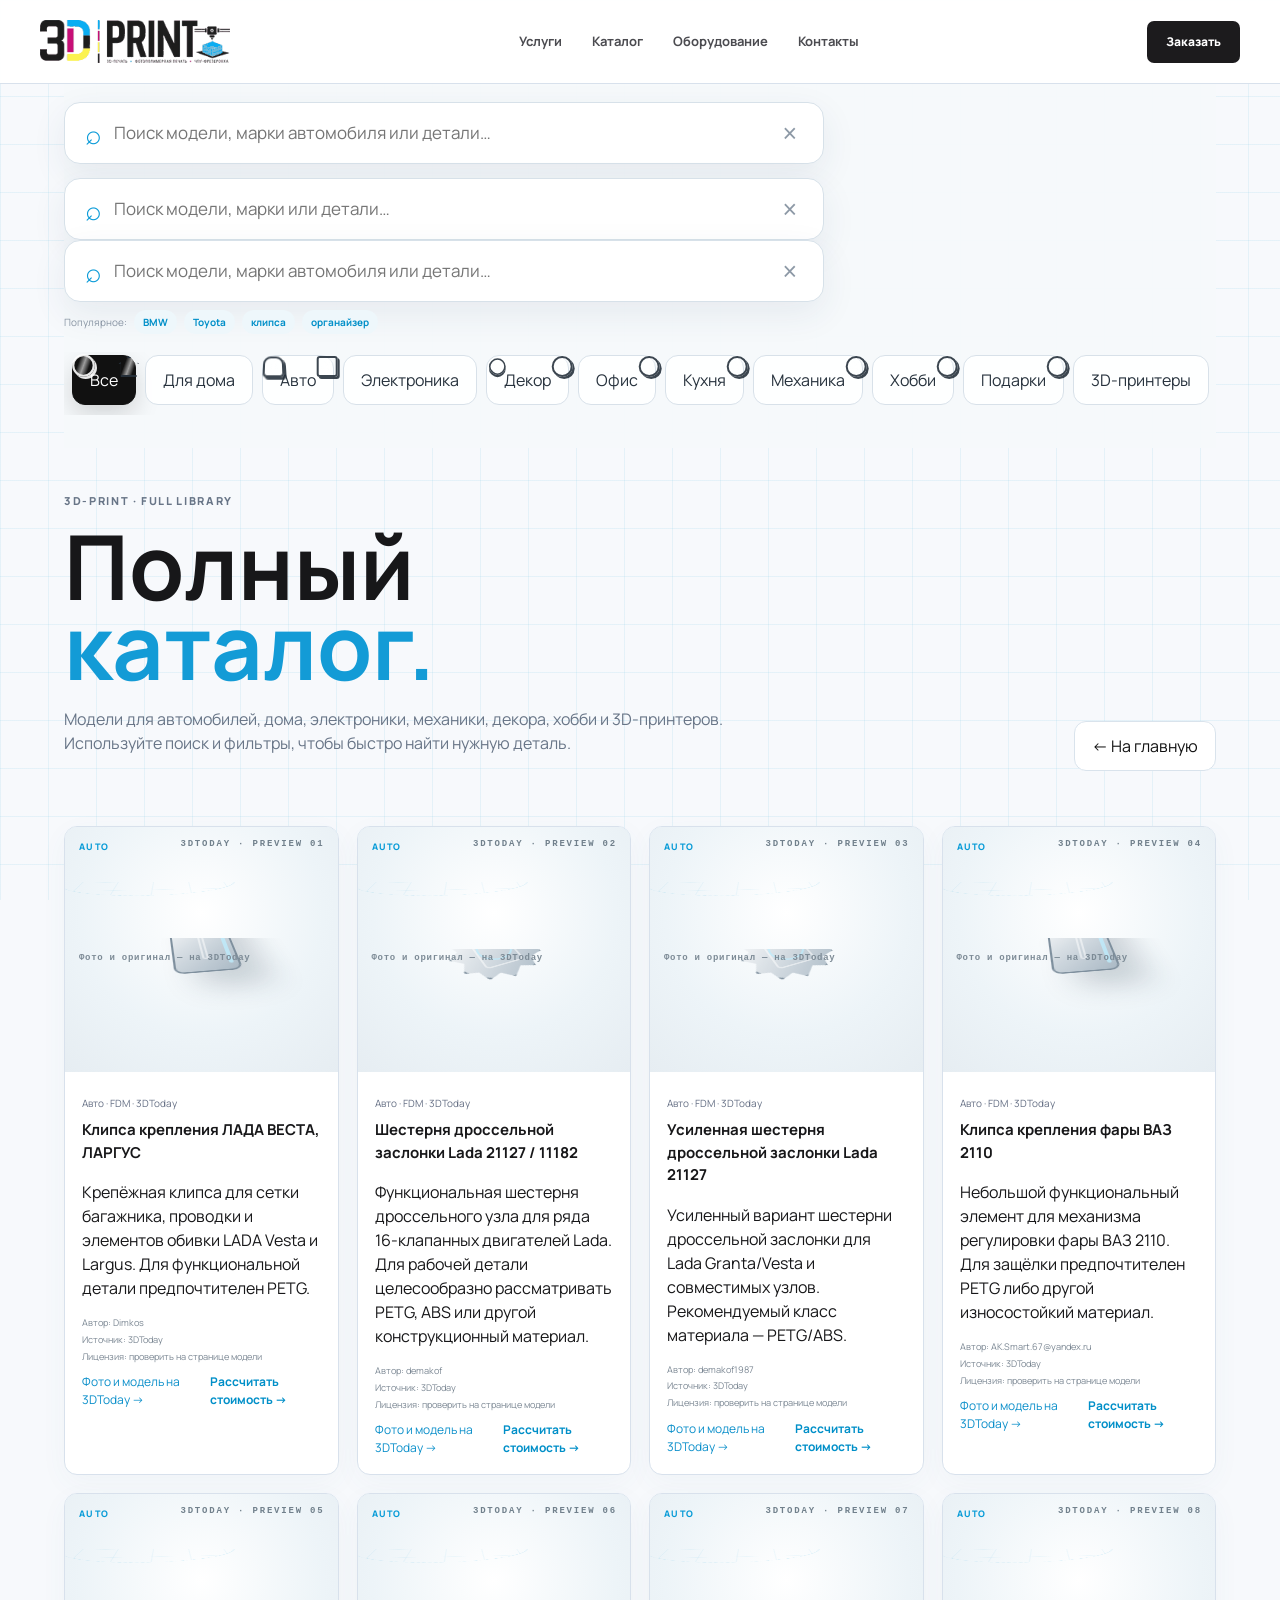
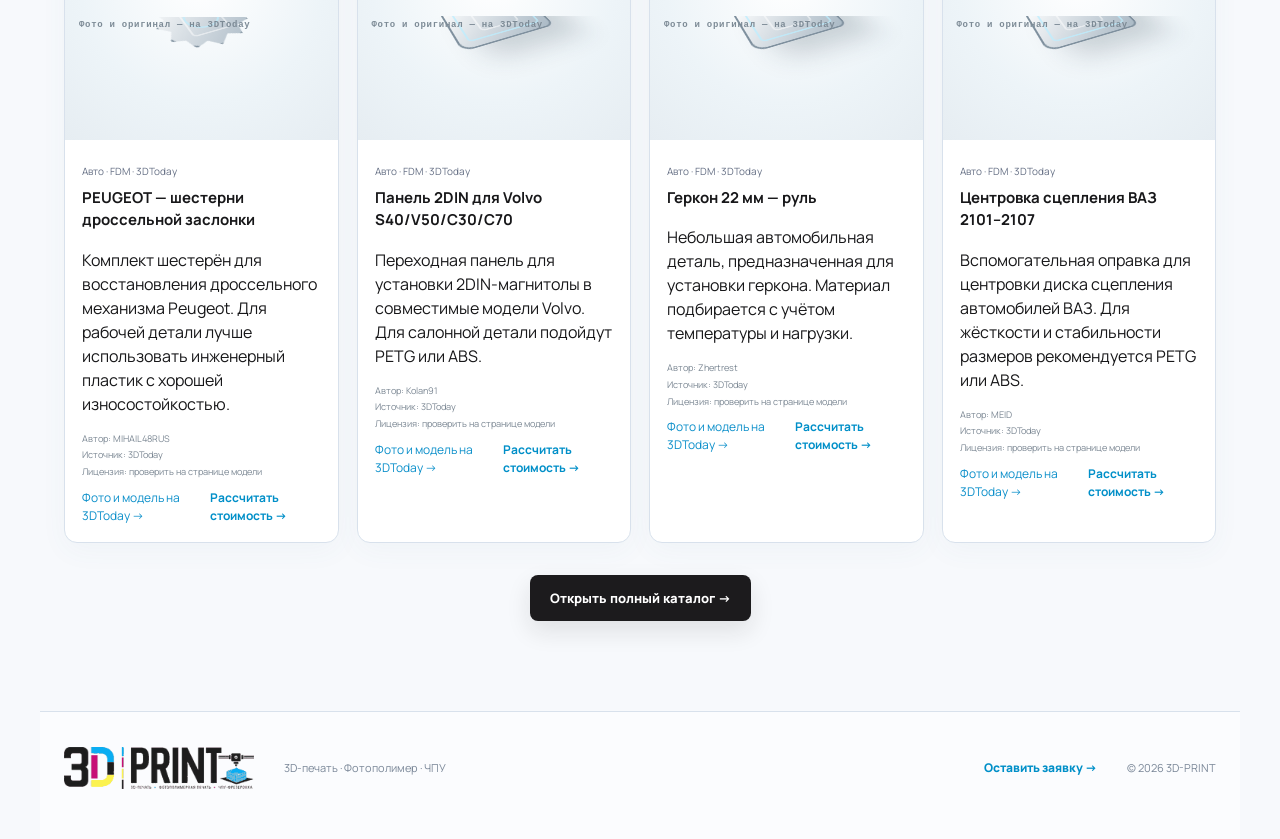
==== commit 772e5314: "style: center full-width catalog search below header" ====
--- a/catalog.html
+++ b/catalog.html
@@ -1,3 +1 @@
-<!doctype html><html lang="ru"><head><meta charset="UTF-8"><meta name="viewport" content="width=device-width,initial-scale=1.0"><meta name="description" content="Полный каталог моделей 3D-PRINT"><title>Каталог моделей — 3D-PRINT</title><link rel="stylesheet" href="style.css"><link rel="stylesheet" href="logo-print.css"><link rel="stylesheet" href="icons.css"><link rel="stylesheet" href="background-effect.css"><link rel="stylesheet" href="catalog-enhance.css"><style>
-.catalog-page{padding:0 5vw 90px;min-height:100vh}.catalog-controls{padding:18px 0 8px;background:rgba(246,249,251,.96)}.catalog-search-wrap{margin-bottom:12px}.catalog-search{display:flex;align-items:center;gap:12px;background:#fff;border:1px solid #d7e1e9;border-radius:16px;padding:0 17px;height:58px;box-shadow:0 12px 35px rgba(35,70,100,.08)}.catalog-search>span{font-size:26px;color:#0b9bd8}.catalog-search input{flex:1;border:0!important;outline:0!important;background:transparent!important;font-size:16px!important;padding:0!important;margin:0!important}.catalog-search button{border:0;background:transparent;font-size:25px;color:#8d99a6;cursor:pointer}.search-hint{display:flex;align-items:center;gap:7px;flex-wrap:wrap;font-size:12px;color:#7a8794}.search-hint button{border:1px solid #dce5ec;background:#fff;border-radius:99px;padding:5px 10px;cursor:pointer}.filters{display:flex;gap:9px;overflow:auto;padding:3px 2px 10px;scrollbar-width:none}.filters::-webkit-scrollbar{display:none}.filters button{position:relative;flex:0 0 auto;border:1px solid #d8e1e9;background:rgba(255,255,255,.92);color:#27323d;border-radius:13px;padding:12px 17px;font:inherit;cursor:pointer;transition:transform .25s,background .25s,color .25s,box-shadow .25s}.filters button:before{content:'';position:absolute;inset:0;border-radius:13px;background:linear-gradient(110deg,transparent 25%,rgba(255,255,255,.65),transparent 75%);transform:translateX(-130%);transition:transform .5s}.filters button:hover{transform:translateY(-3px);box-shadow:0 10px 25px rgba(20,40,60,.1)}.filters button:hover:before{transform:translateX(130%)}.filters button.active{background:#111;color:#fff;border-color:#111;box-shadow:0 10px 25px rgba(0,0,0,.15)}.catalog-hero{display:flex;justify-content:space-between;align-items:end;gap:30px;padding:45px 0 35px}.catalog-hero h1{font-size:clamp(48px,7vw,90px);line-height:.9;margin:8px 0 20px}.catalog-hero h1 em{font-style:normal;color:#139bd6}.catalog-hero p{max-width:720px;color:#687587}.catalog-back{padding:12px 17px;border:1px solid #d9e3ec;border-radius:12px;text-decoration:none;color:#111;background:#fff}.catalog-grid{display:grid;grid-template-columns:repeat(4,minmax(0,1fr));gap:18px;margin-top:20px}.catalog-grid .product{animation:cardIn .45s both}.catalog-grid .product:nth-child(2n){animation-delay:.04s}.catalog-grid .product:nth-child(3n){animation-delay:.08s}.catalog-more{display:flex!important;width:max-content;margin:32px auto 0;text-decoration:none!important;justify-content:center}.catalog-attribution{display:flex;gap:15px;align-items:center;padding:15px 18px;margin:22px 0;background:#fff;border:1px solid #e0e7ed;border-radius:14px;font-size:12px;color:#667482}.catalog-attribution span{flex:1}.catalog-attribution a{color:#0b8fca;text-decoration:none}.model-credit{display:grid;gap:3px;margin:10px 0;color:#7b8793;font-size:11px}.model-actions{display:flex;gap:8px;align-items:center}.model-actions a{color:#0b8fca;text-decoration:none;font-size:12px}.model-actions b{font-size:12px;margin-left:auto}.model-placeholder{position:relative;min-height:235px;overflow:hidden;cursor:pointer}.model-placeholder:after{content:'СМОТРЕТЬ ФОТО →';position:absolute;right:12px;top:12px;padding:7px 9px;border-radius:8px;background:rgba(17,17,17,.82);color:#fff;font-size:9px;letter-spacing:.08em;opacity:0;transform:translateY(-5px);transition:.25s;pointer-events:none}.product:hover .model-placeholder:after{opacity:1;transform:none}.model-stage{position:absolute;inset:0;display:grid;place-items:center;perspective:700px;background:radial-gradient(circle at 50% 35%,#fff 0,#edf4f8 58%,#e6edf2 100%)}.model-object{width:95px;height:75px;background:linear-gradient(135deg,#ffffff,#aab9c5);border:2px solid #7f909e;box-shadow:20px 22px 30px rgba(30,55,75,.2);transform:rotateX(55deg) rotateZ(-25deg);animation:floatModel 4s ease-in-out infinite}.model-gear .model-object{width:94px;height:94px;border-radius:50%;clip-path:polygon(50% 0,60% 11%,73% 5%,78% 19%,92% 22%,88% 36%,100% 48%,88% 59%,94% 73%,79% 78%,76% 93%,62% 87%,50% 100%,39% 89%,25% 95%,20% 80%,6% 76%,12% 61%,0 50%,12% 39%,7% 24%,22% 20%,27% 6%,40% 12%)}.model-clip .model-object{width:60px;height:105px;border-radius:16px 16px 9px 9px}.model-handle .model-object{width:125px;height:38px;border-radius:22px;transform:rotateX(55deg) rotateZ(-25deg)}.model-bracket .model-object{width:115px;height:85px;clip-path:polygon(0 0,100% 0,100% 24%,27% 24%,27% 100%,0 100%)}.model-box .model-object{width:115px;height:78px}.model-decor .model-object{width:75px;height:105px;border-radius:50% 50% 30% 30%}.model-axis{position:absolute;right:13px;bottom:10px;font-size:9px;letter-spacing:.2em;color:#71808c}.model-label{position:absolute;left:14px;bottom:11px;display:grid;gap:2px}.model-label b{font-size:9px;letter-spacing:.14em}.model-label small{font-size:9px;color:#7d8b96}.model-gridline{position:absolute;inset:0;background:linear-gradient(90deg,transparent 49.5%,rgba(17,157,216,.12) 50%,transparent 50.5%),linear-gradient(0deg,transparent 49.5%,rgba(17,157,216,.12) 50%,transparent 50.5%);background-size:35px 35px;opacity:.45}@keyframes floatModel{0%,100%{translate:0 0}50%{translate:0 -7px}}@keyframes cardIn{from{opacity:0;transform:translateY(12px)}to{opacity:1;transform:none}}@media(max-width:1050px){.catalog-grid{grid-template-columns:repeat(3,minmax(0,1fr))}}@media(max-width:760px){.catalog-hero{display:block}.catalog-back{display:inline-block;margin-top:15px}.catalog-grid{grid-template-columns:repeat(2,minmax(0,1fr))}.catalog-attribution{align-items:flex-start;flex-direction:column}}@media(max-width:520px){.catalog-grid{grid-template-columns:1fr}.catalog-hero h1{font-size:55px}}
-</style></head><body><header class="header"><a class="brand" href="index.html"><img src="assets/logo-horizontal.png" alt="3D-PRINT"></a><nav><a href="index.html#services">Услуги</a><a href="catalog.html">Каталог</a><a href="index.html#equipment">Оборудование</a><a href="index.html#contacts">Контакты</a></nav><a class="header-btn" href="index.html#order">Заказать</a></header><main class="catalog-page"><section class="catalog-controls"><div class="filters"></div></section><section class="catalog-hero"><div><p class="eyebrow">3D-PRINT · FULL LIBRARY</p><h1>Полный<br><em>каталог.</em></h1><p>Модели для автомобилей, дома, электроники, механики, декора, хобби и 3D-принтеров. Используйте поиск и фильтры, чтобы быстро найти нужную деталь.</p></div><a class="catalog-back" href="index.html">← На главную</a></section><div class="catalog-grid"></div></main><footer id="contacts"><img src="assets/logo-horizontal.png" alt="3D-PRINT"><p>3D-печать · Фотополимер · ЧПУ</p><a href="index.html#order">Оставить заявку →</a><small>© 2026 3D-PRINT</small></footer><script src="catalog-data.js"></script><script src="catalog-enhance.js"></script><script>document.addEventListener('click',e=>{const box=e.target.closest('.model-placeholder');if(!box)return;const card=box.closest('.product');const link=card&&card.querySelector('.model-actions a[href]');if(link){window.open(link.href,'_blank','noopener');}});</script><script src="background-effect.js"></script></body></html>+<!doctype html><html lang="ru"><head><meta charset="UTF-8"><meta name="viewport" content="width=device-width,initial-scale=1.0"><meta name="description" content="Полный каталог моделей 3D-PRINT"><title>Каталог моделей — 3D-PRINT</title><link rel="stylesheet" href="style.css"><link rel="stylesheet" href="logo-print.css"><link rel="stylesheet" href="icons.css"><link rel="stylesheet" href="background-effect.css"><link rel="stylesheet" href="catalog-enhance.css"><style>.catalog-page{padding:0 5vw 90px;min-height:100vh}.catalog-controls{padding:18px 0 8px;background:rgba(246,249,251,.96)}.catalog-search-wrap{width:min(100%,1200px);margin:0 auto 14px}.catalog-search{display:flex;align-items:center;gap:12px;width:100%;box-sizing:border-box;background:#fff;border:1px solid #d7e1e9;border-radius:16px;padding:0 20px;height:62px;box-shadow:0 12px 35px rgba(35,70,100,.08)}.catalog-search>span{font-size:28px;color:#0b9bd8}.catalog-search input{flex:1;min-width:0;border:0!important;outline:0!important;background:transparent!important;font:inherit;font-size:17px!important;padding:0!important;margin:0!important}.catalog-search button{border:0;background:transparent;font-size:25px;color:#8d99a6;cursor:pointer}.filters{display:flex;justify-content:center;gap:9px;overflow:auto;padding:3px 2px 10px;scrollbar-width:none}.filters::-webkit-scrollbar{display:none}.filters button{position:relative;flex:0 0 auto;border:1px solid #d8e1e9;background:rgba(255,255,255,.92);color:#27323d;border-radius:13px;padding:12px 17px;font:inherit;cursor:pointer;transition:transform .25s,background .25s,color .25s,box-shadow .25s}.filters button:before{content:'';position:absolute;inset:0;border-radius:13px;background:linear-gradient(110deg,transparent 25%,rgba(255,255,255,.65),transparent 75%);transform:translateX(-130%);transition:transform .5s}.filters button:hover{transform:translateY(-3px);box-shadow:0 10px 25px rgba(20,40,60,.1)}.filters button:hover:before{transform:translateX(130%)}.filters button.active{background:#111;color:#fff;border-color:#111;box-shadow:0 10px 25px rgba(0,0,0,.15)}.catalog-hero{display:flex;justify-content:space-between;align-items:end;gap:30px;padding:45px 0 35px}.catalog-hero h1{font-size:clamp(48px,7vw,90px);line-height:.9;margin:8px 0 20px}.catalog-hero h1 em{font-style:normal;color:#139bd6}.catalog-hero p{max-width:720px;color:#687587}.catalog-back{padding:12px 17px;border:1px solid #d9e3ec;border-radius:12px;text-decoration:none;color:#111;background:#fff}.catalog-grid{display:grid;grid-template-columns:repeat(4,minmax(0,1fr));gap:18px;margin-top:20px}.catalog-grid .product{animation:cardIn .45s both}.catalog-grid .product:nth-child(2n){animation-delay:.04s}.catalog-grid .product:nth-child(3n){animation-delay:.08s}.catalog-more{display:flex!important;width:max-content;margin:32px auto 0;text-decoration:none!important;justify-content:center}.catalog-attribution{display:flex;gap:15px;align-items:center;padding:15px 18px;margin:22px auto;max-width:1200px;background:#fff;border:1px solid #e0e7ed;border-radius:14px;font-size:12px;color:#667482}.catalog-attribution span{flex:1}.catalog-attribution a{color:#0b8fca;text-decoration:none}.model-credit{display:grid;gap:3px;margin:10px 0;color:#7b8793;font-size:11px}.model-actions{display:flex;gap:8px;align-items:center}.model-actions a{color:#0b8fca;text-decoration:none;font-size:12px}.model-actions b{font-size:12px;margin-left:auto}.model-placeholder{position:relative;min-height:235px;overflow:hidden;cursor:pointer}.model-placeholder:after{content:'СМОТРЕТЬ ФОТО →';position:absolute;right:12px;top:12px;padding:7px 9px;border-radius:8px;background:rgba(17,17,17,.82);color:#fff;font-size:9px;letter-spacing:.08em;opacity:0;transform:translateY(-5px);transition:.25s;pointer-events:none}.product:hover .model-placeholder:after{opacity:1;transform:none}.model-stage{position:absolute;inset:0;display:grid;place-items:center;perspective:700px;background:radial-gradient(circle at 50% 35%,#fff 0,#edf4f8 58%,#e6edf2 100%)}.model-object{width:95px;height:75px;background:linear-gradient(135deg,#ffffff,#aab9c5);border:2px solid #7f909e;box-shadow:20px 22px 30px rgba(30,55,75,.2);transform:rotateX(55deg) rotateZ(-25deg);animation:floatModel 4s ease-in-out infinite}.model-gear .model-object{width:94px;height:94px;border-radius:50%;clip-path:polygon(50% 0,60% 11%,73% 5%,78% 19%,92% 22%,88% 36%,100% 48%,88% 59%,94% 73%,79% 78%,76% 93%,62% 87%,50% 100%,39% 89%,25% 95%,20% 80%,6% 76%,12% 61%,0 50%,12% 39%,7% 24%,22% 20%,27% 6%,40% 12%)}.model-clip .model-object{width:60px;height:105px;border-radius:16px 16px 9px 9px}.model-handle .model-object{width:125px;height:38px;border-radius:22px;transform:rotateX(55deg) rotateZ(-25deg)}.model-bracket .model-object{width:115px;height:85px;clip-path:polygon(0 0,100% 0,100% 24%,27% 24%,27% 100%,0 100%)}.model-box .model-object{width:115px;height:78px}.model-decor .model-object{width:75px;height:105px;border-radius:50% 50% 30% 30%}.model-axis{position:absolute;right:13px;bottom:10px;font-size:9px;letter-spacing:.2em;color:#71808c}.model-label{position:absolute;left:14px;bottom:11px;display:grid;gap:2px}.model-label b{font-size:9px;letter-spacing:.14em}.model-label small{font-size:9px;color:#7d8b96}.model-gridline{position:absolute;inset:0;background:linear-gradient(90deg,transparent 49.5%,rgba(17,157,216,.12) 50%,transparent 50.5%),linear-gradient(0deg,transparent 49.5%,rgba(17,157,216,.12) 50%,transparent 50.5%);background-size:35px 35px;opacity:.45}@keyframes floatModel{0%,100%{translate:0 0}50%{translate:0 -7px}}@keyframes cardIn{from{opacity:0;transform:translateY(12px)}to{opacity:1;transform:none}}@media(max-width:1050px){.catalog-grid{grid-template-columns:repeat(3,minmax(0,1fr))}}@media(max-width:760px){.catalog-hero{display:block}.catalog-back{display:inline-block;margin-top:15px}.catalog-grid{grid-template-columns:repeat(2,minmax(0,1fr))}.catalog-attribution{align-items:flex-start;flex-direction:column}.filters{justify-content:flex-start}}@media(max-width:520px){.catalog-grid{grid-template-columns:1fr}.catalog-hero h1{font-size:55px}}</style></head><body><header class="header"><a class="brand" href="index.html"><img src="assets/logo-horizontal.png" alt="3D-PRINT"></a><nav><a href="index.html#services">Услуги</a><a href="catalog.html">Каталог</a><a href="index.html#equipment">Оборудование</a><a href="index.html#contacts">Контакты</a></nav><a class="header-btn" href="index.html#order">Заказать</a></header><main class="catalog-page"><section class="catalog-controls"><div class="catalog-search-wrap"><div class="catalog-search"><span>⌕</span><input id="catalogSearchTop" type="search" placeholder="Поиск модели, марки автомобиля или детали…" autocomplete="off"><button type="button" id="clearSearchTop">×</button></div></div><div class="filters"></div></section><section class="catalog-hero"><div><p class="eyebrow">3D-PRINT · FULL LIBRARY</p><h1>Полный<br><em>каталог.</em></h1><p>Модели для автомобилей, дома, электроники, механики, декора, хобби и 3D-принтеров. Используйте поиск и фильтры, чтобы быстро найти нужную деталь.</p></div><a class="catalog-back" href="index.html">← На главную</a></section><div class="catalog-grid"></div></main><footer id="contacts"><img src="assets/logo-horizontal.png" alt="3D-PRINT"><p>3D-печать · Фотополимер · ЧПУ</p><a href="index.html#order">Оставить заявку →</a><small>© 2026 3D-PRINT</small></footer><script src="catalog-data.js"></script><script src="catalog-enhance.js"></script><script>document.addEventListener('click',e=>{const box=e.target.closest('.model-placeholder');if(!box)return;const card=box.closest('.product');const link=card&&card.querySelector('.model-actions a[href]');if(link)window.open(link.href,'_blank','noopener')});</script><script src="background-effect.js"></script></body></html>
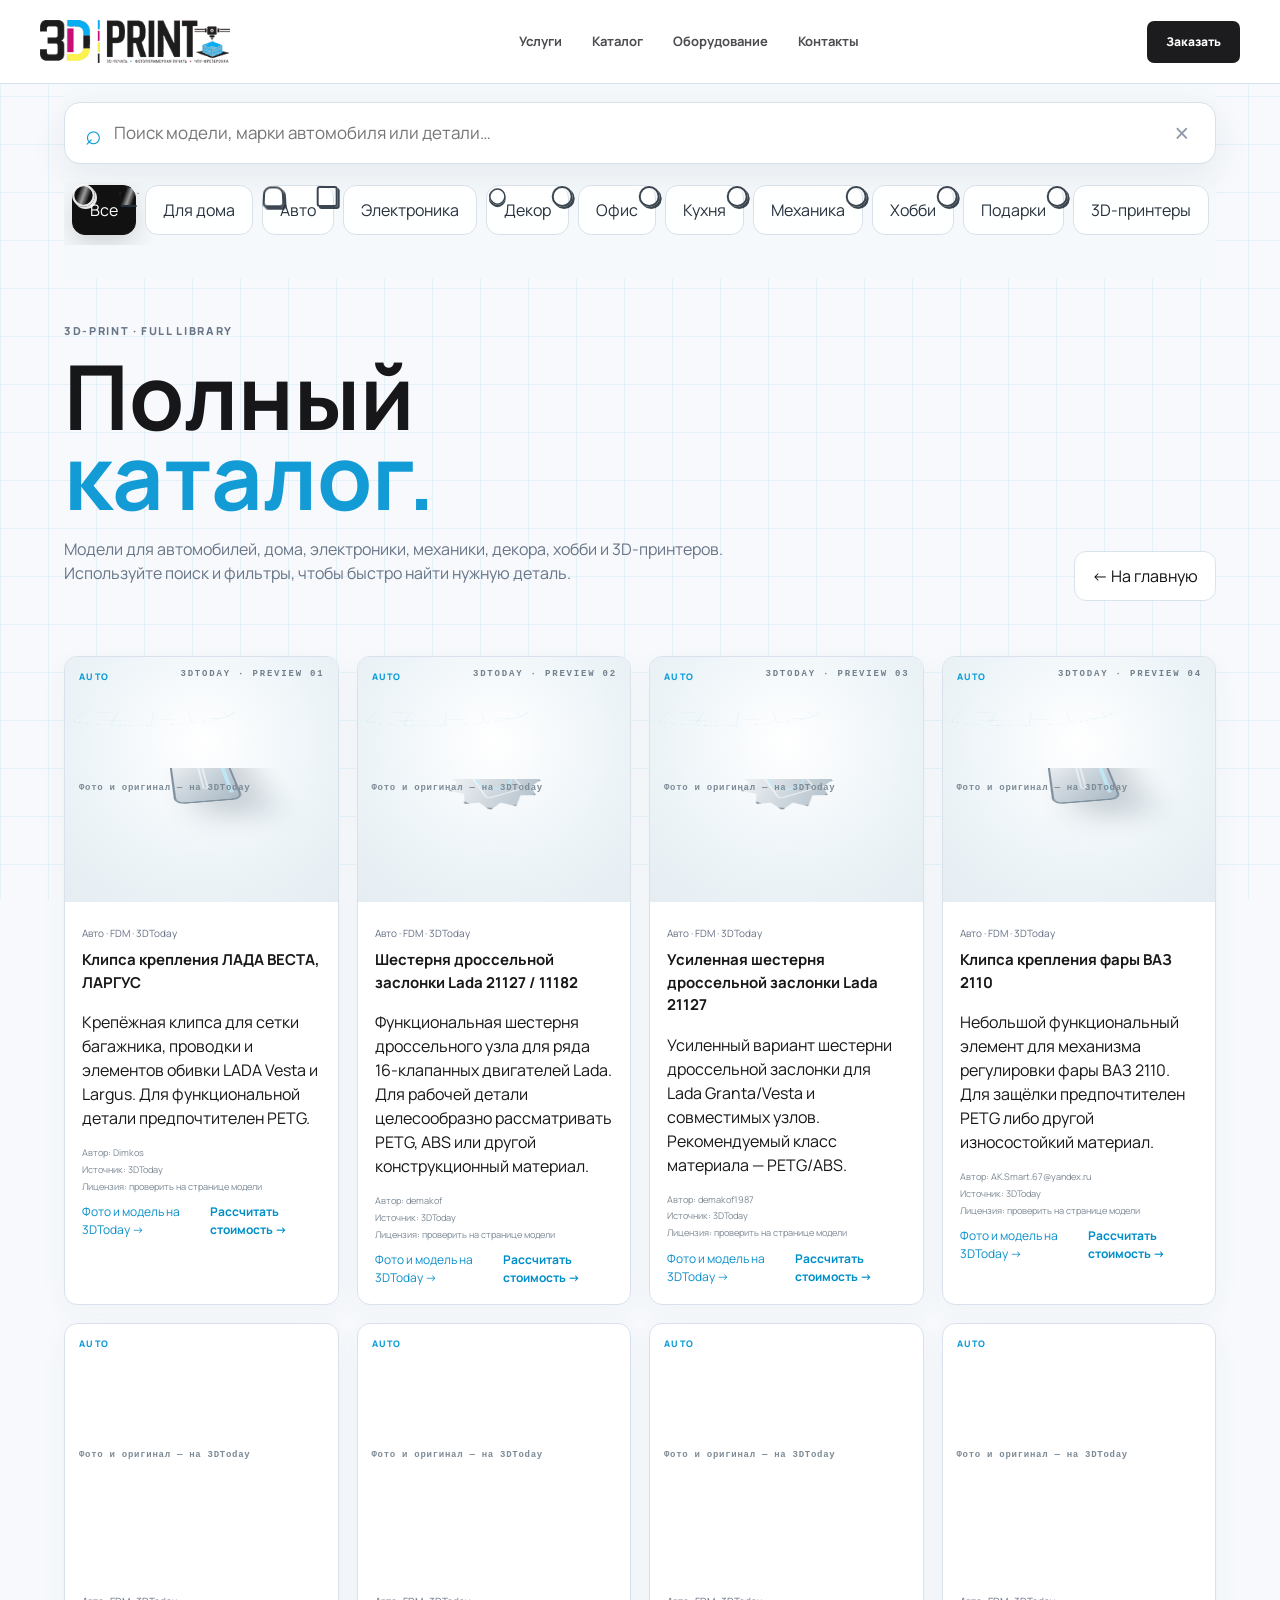
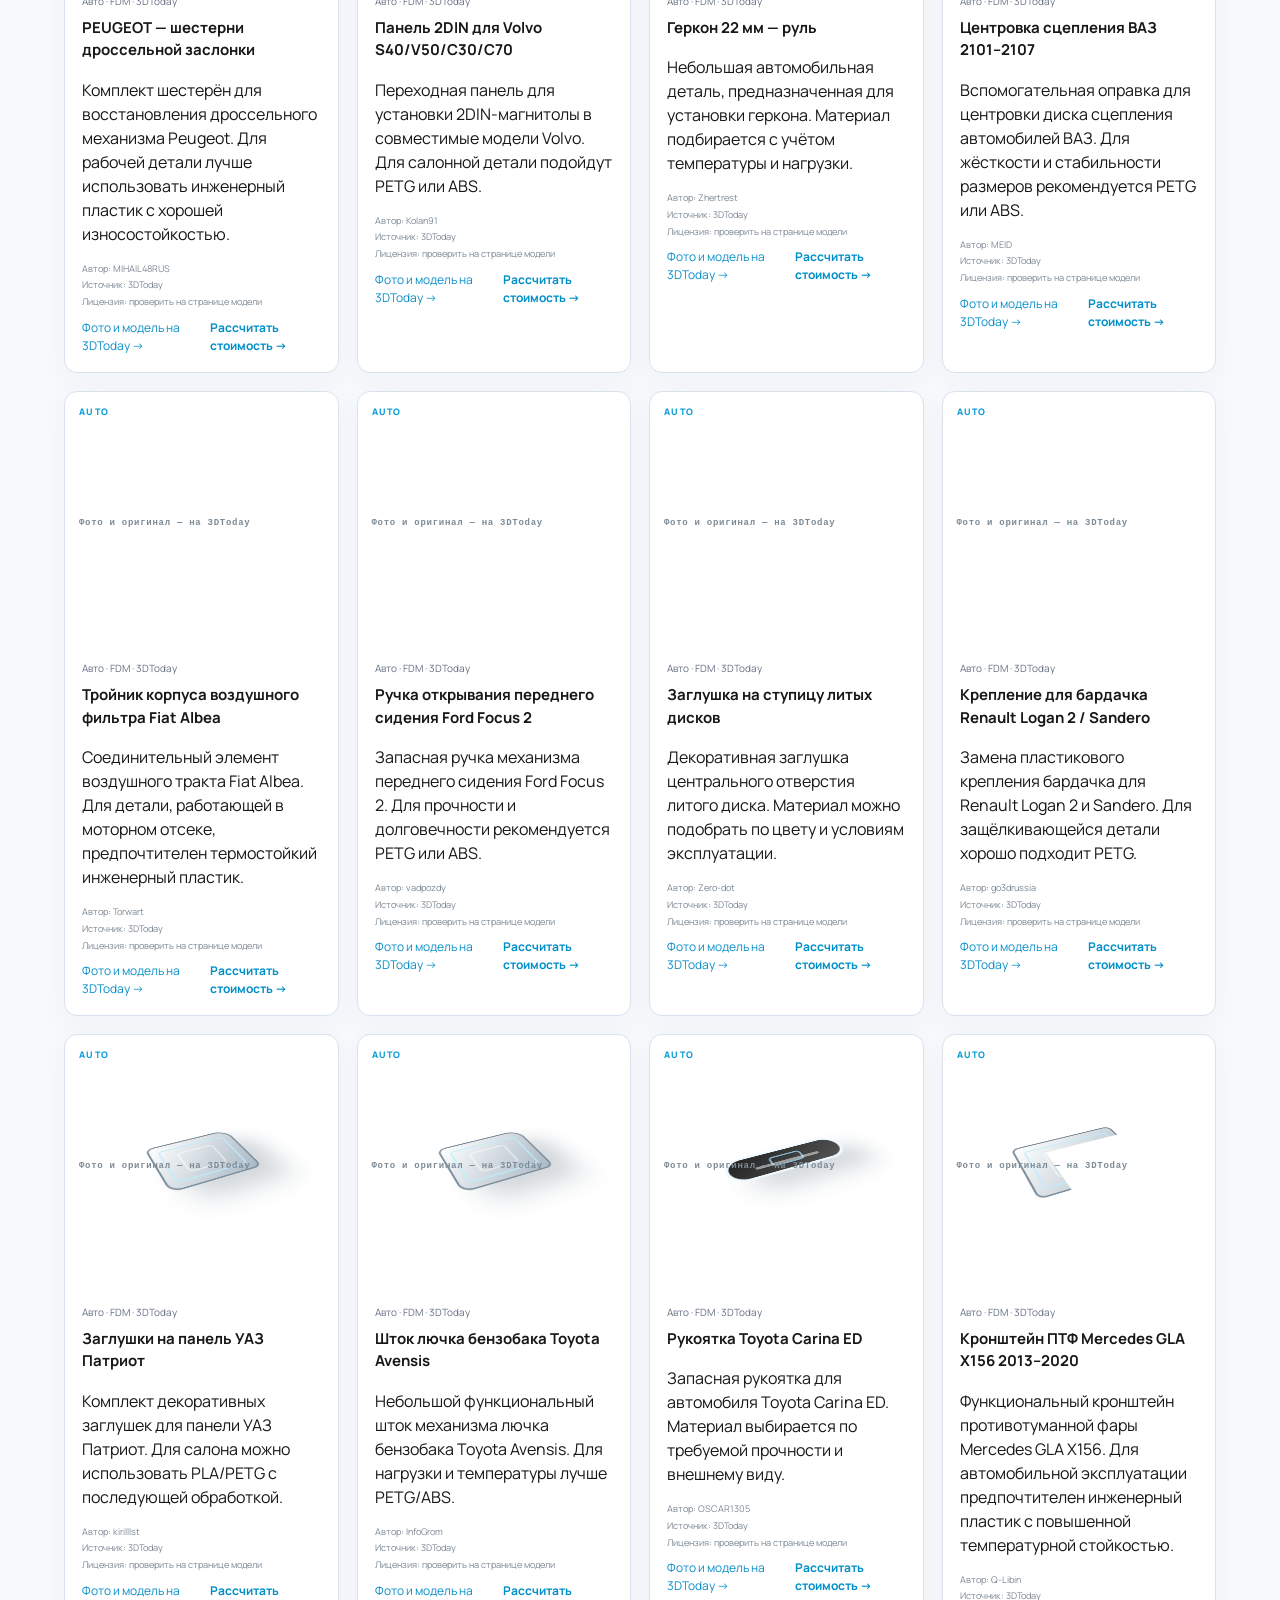
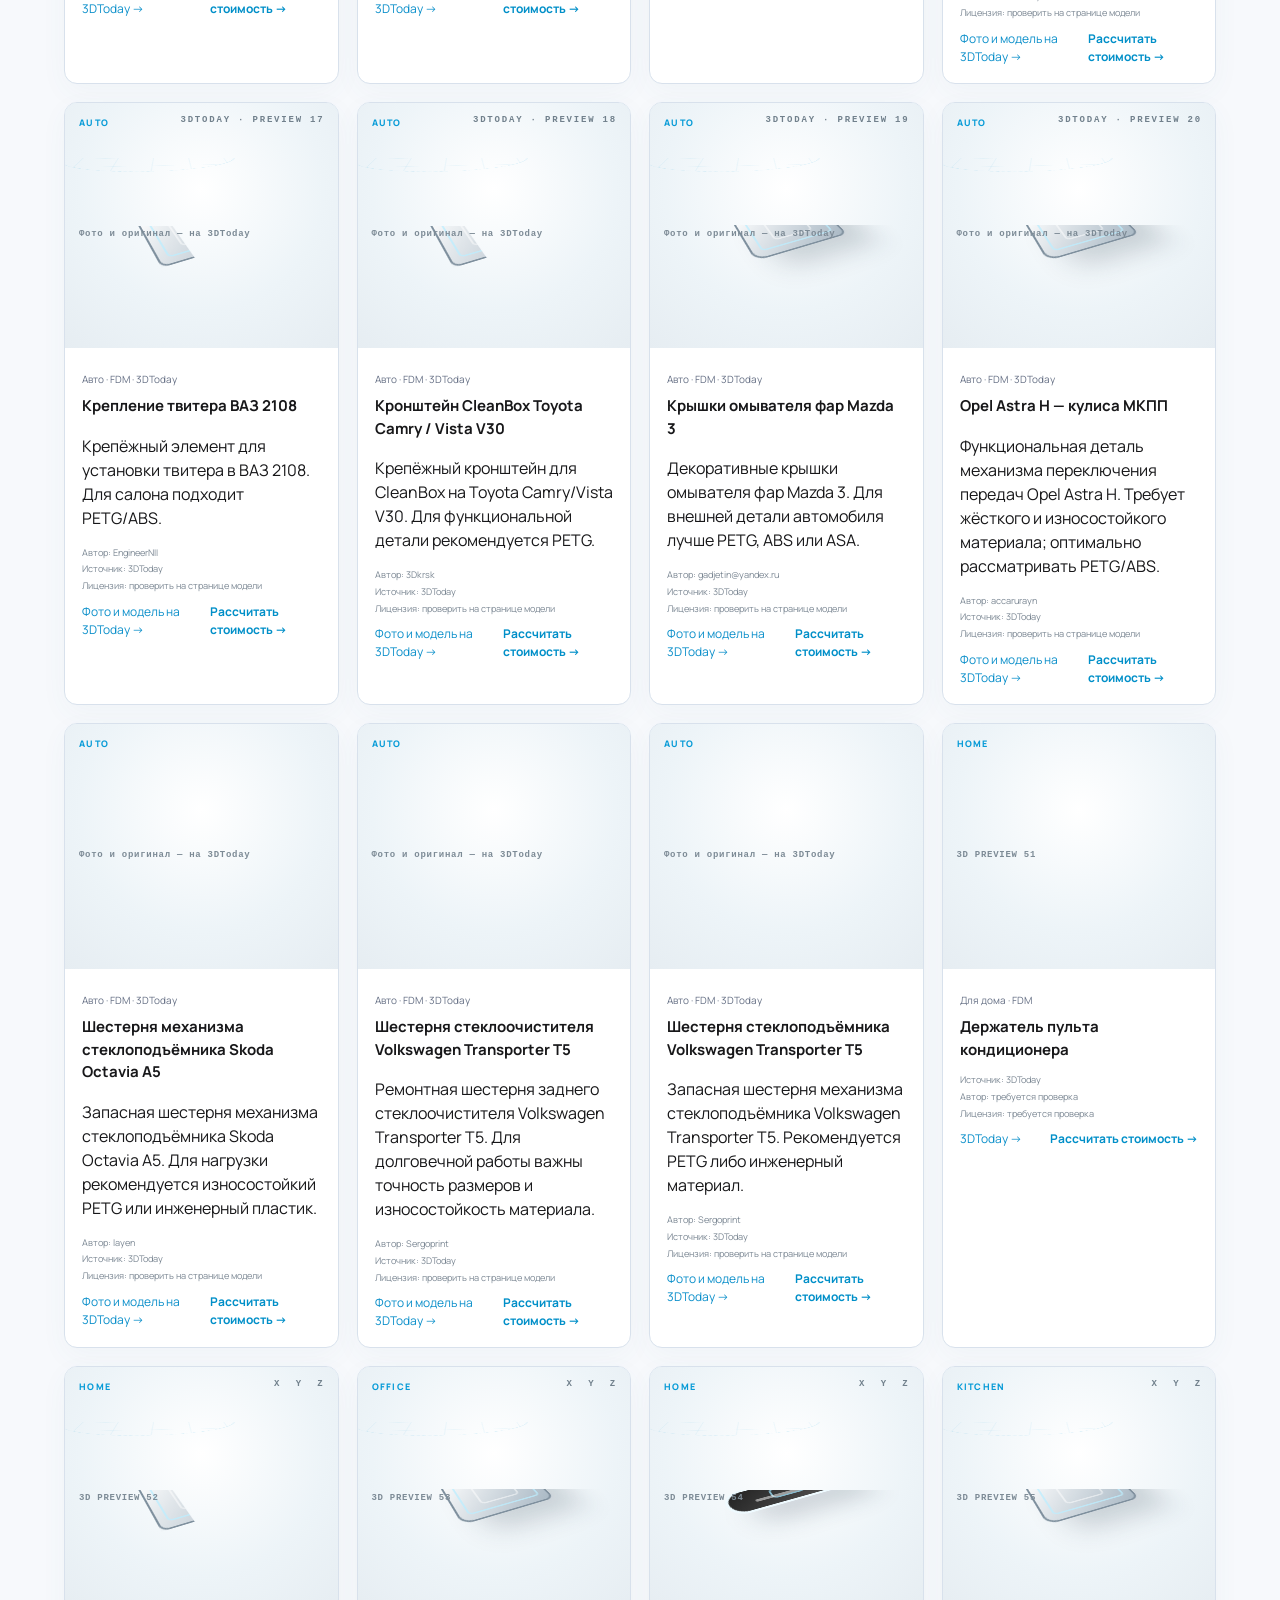
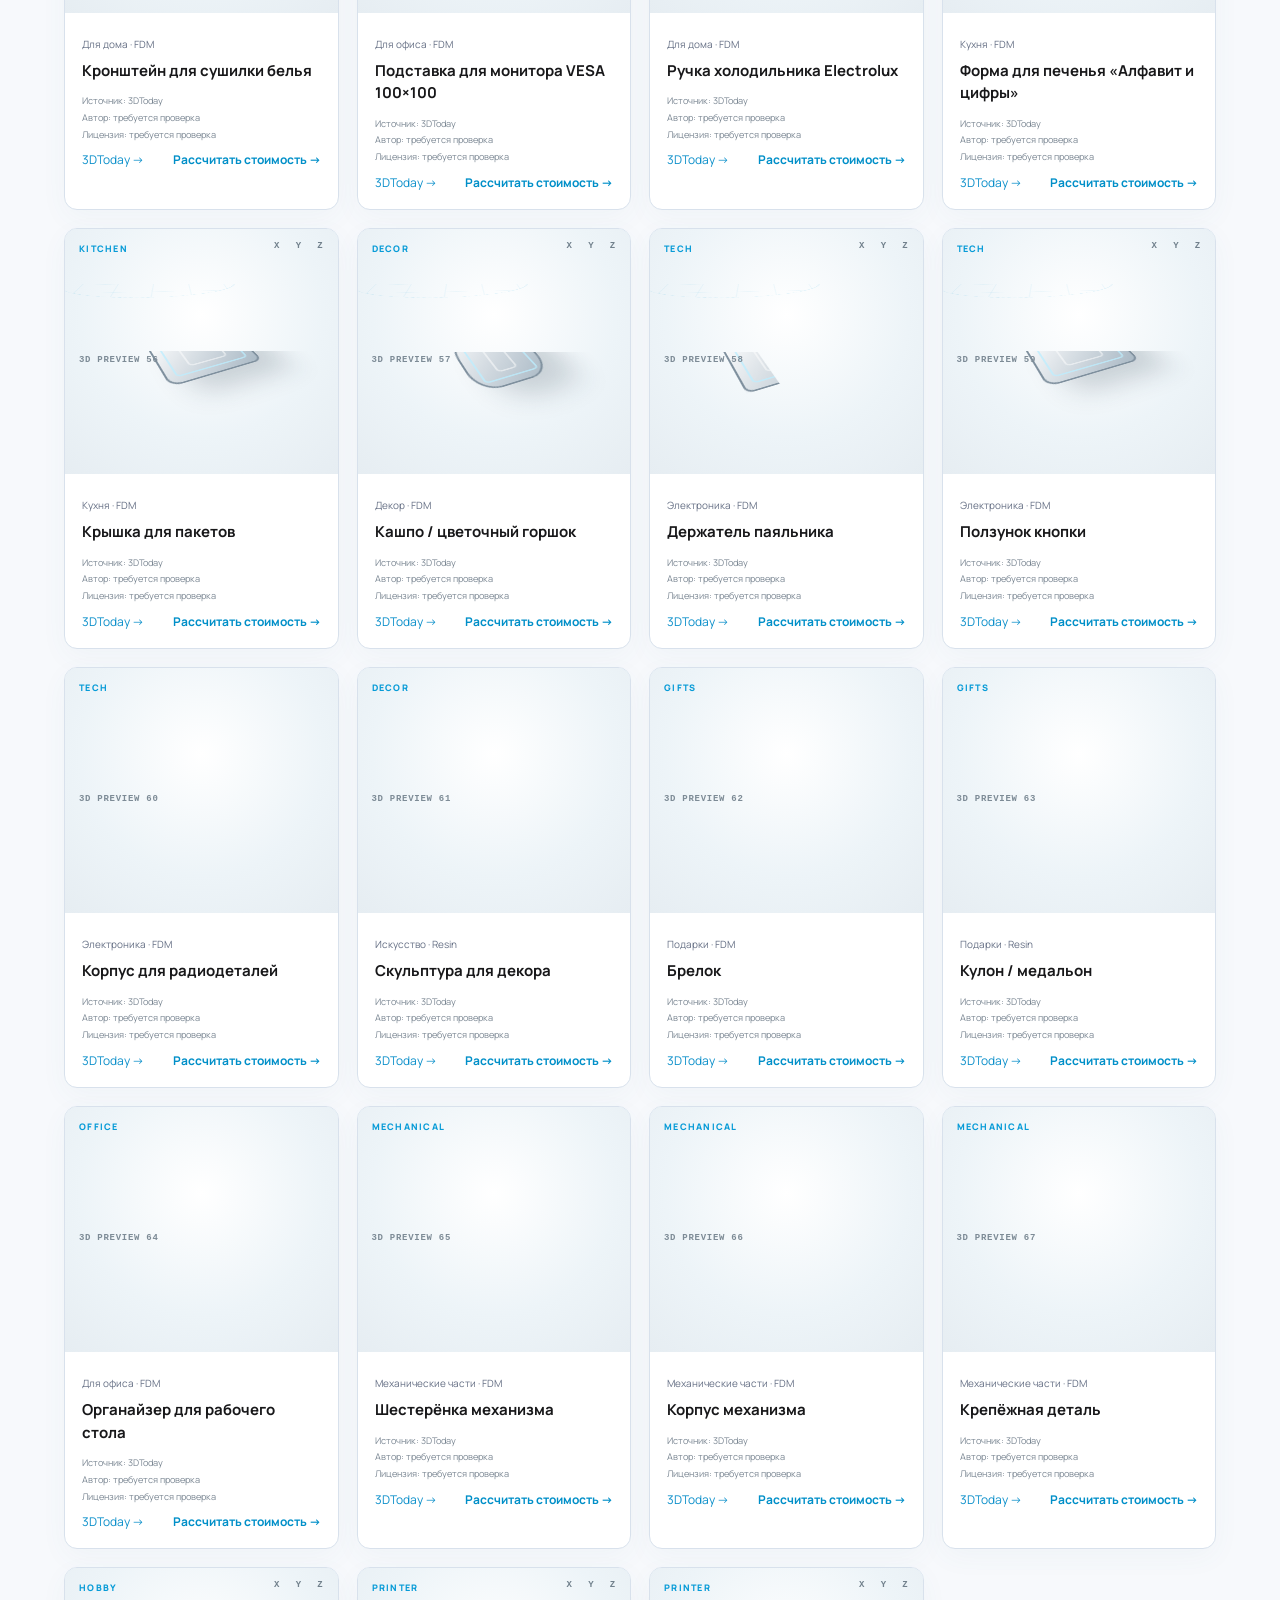
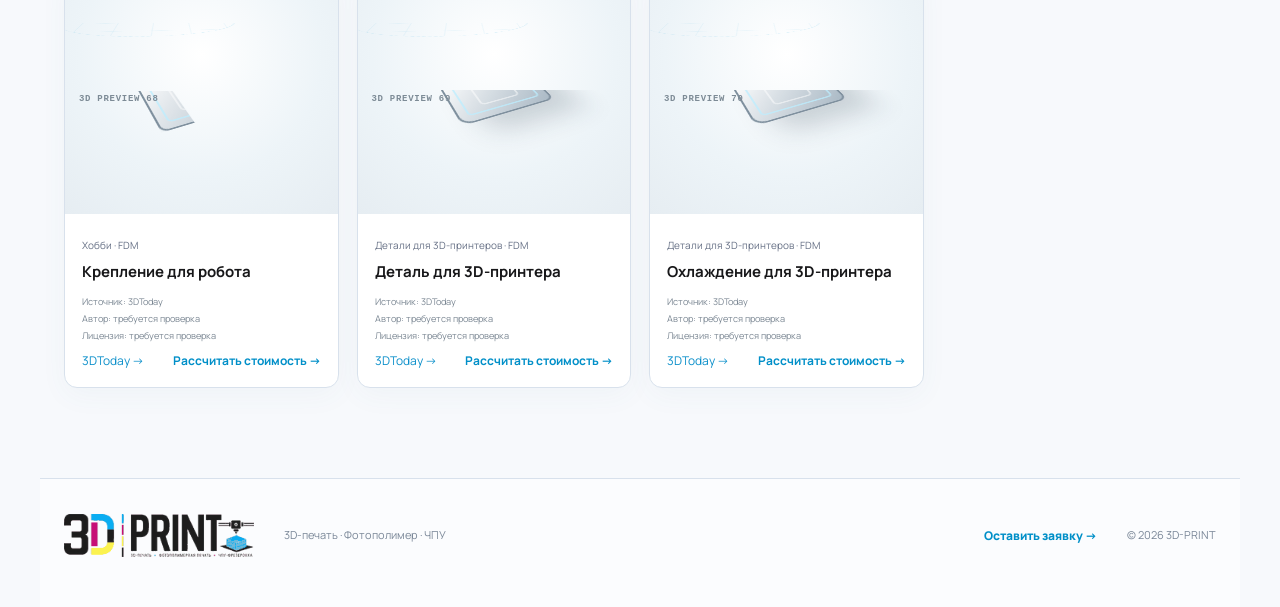
==== commit 35012523: "fix: make catalog search span full site width" ====
--- a/catalog.html
+++ b/catalog.html
@@ -1 +1 @@
-<!doctype html><html lang="ru"><head><meta charset="UTF-8"><meta name="viewport" content="width=device-width,initial-scale=1.0"><meta name="description" content="Полный каталог моделей 3D-PRINT"><title>Каталог моделей — 3D-PRINT</title><link rel="stylesheet" href="style.css"><link rel="stylesheet" href="logo-print.css"><link rel="stylesheet" href="icons.css"><link rel="stylesheet" href="background-effect.css"><link rel="stylesheet" href="catalog-enhance.css"><style>.catalog-page{padding:0 5vw 90px;min-height:100vh}.catalog-controls{padding:18px 0 8px;background:rgba(246,249,251,.96)}.catalog-search-wrap{width:min(100%,1200px);margin:0 auto 14px}.catalog-search{display:flex;align-items:center;gap:12px;width:100%;box-sizing:border-box;background:#fff;border:1px solid #d7e1e9;border-radius:16px;padding:0 20px;height:62px;box-shadow:0 12px 35px rgba(35,70,100,.08)}.catalog-search>span{font-size:28px;color:#0b9bd8}.catalog-search input{flex:1;min-width:0;border:0!important;outline:0!important;background:transparent!important;font:inherit;font-size:17px!important;padding:0!important;margin:0!important}.catalog-search button{border:0;background:transparent;font-size:25px;color:#8d99a6;cursor:pointer}.filters{display:flex;justify-content:center;gap:9px;overflow:auto;padding:3px 2px 10px;scrollbar-width:none}.filters::-webkit-scrollbar{display:none}.filters button{position:relative;flex:0 0 auto;border:1px solid #d8e1e9;background:rgba(255,255,255,.92);color:#27323d;border-radius:13px;padding:12px 17px;font:inherit;cursor:pointer;transition:transform .25s,background .25s,color .25s,box-shadow .25s}.filters button:before{content:'';position:absolute;inset:0;border-radius:13px;background:linear-gradient(110deg,transparent 25%,rgba(255,255,255,.65),transparent 75%);transform:translateX(-130%);transition:transform .5s}.filters button:hover{transform:translateY(-3px);box-shadow:0 10px 25px rgba(20,40,60,.1)}.filters button:hover:before{transform:translateX(130%)}.filters button.active{background:#111;color:#fff;border-color:#111;box-shadow:0 10px 25px rgba(0,0,0,.15)}.catalog-hero{display:flex;justify-content:space-between;align-items:end;gap:30px;padding:45px 0 35px}.catalog-hero h1{font-size:clamp(48px,7vw,90px);line-height:.9;margin:8px 0 20px}.catalog-hero h1 em{font-style:normal;color:#139bd6}.catalog-hero p{max-width:720px;color:#687587}.catalog-back{padding:12px 17px;border:1px solid #d9e3ec;border-radius:12px;text-decoration:none;color:#111;background:#fff}.catalog-grid{display:grid;grid-template-columns:repeat(4,minmax(0,1fr));gap:18px;margin-top:20px}.catalog-grid .product{animation:cardIn .45s both}.catalog-grid .product:nth-child(2n){animation-delay:.04s}.catalog-grid .product:nth-child(3n){animation-delay:.08s}.catalog-more{display:flex!important;width:max-content;margin:32px auto 0;text-decoration:none!important;justify-content:center}.catalog-attribution{display:flex;gap:15px;align-items:center;padding:15px 18px;margin:22px auto;max-width:1200px;background:#fff;border:1px solid #e0e7ed;border-radius:14px;font-size:12px;color:#667482}.catalog-attribution span{flex:1}.catalog-attribution a{color:#0b8fca;text-decoration:none}.model-credit{display:grid;gap:3px;margin:10px 0;color:#7b8793;font-size:11px}.model-actions{display:flex;gap:8px;align-items:center}.model-actions a{color:#0b8fca;text-decoration:none;font-size:12px}.model-actions b{font-size:12px;margin-left:auto}.model-placeholder{position:relative;min-height:235px;overflow:hidden;cursor:pointer}.model-placeholder:after{content:'СМОТРЕТЬ ФОТО →';position:absolute;right:12px;top:12px;padding:7px 9px;border-radius:8px;background:rgba(17,17,17,.82);color:#fff;font-size:9px;letter-spacing:.08em;opacity:0;transform:translateY(-5px);transition:.25s;pointer-events:none}.product:hover .model-placeholder:after{opacity:1;transform:none}.model-stage{position:absolute;inset:0;display:grid;place-items:center;perspective:700px;background:radial-gradient(circle at 50% 35%,#fff 0,#edf4f8 58%,#e6edf2 100%)}.model-object{width:95px;height:75px;background:linear-gradient(135deg,#ffffff,#aab9c5);border:2px solid #7f909e;box-shadow:20px 22px 30px rgba(30,55,75,.2);transform:rotateX(55deg) rotateZ(-25deg);animation:floatModel 4s ease-in-out infinite}.model-gear .model-object{width:94px;height:94px;border-radius:50%;clip-path:polygon(50% 0,60% 11%,73% 5%,78% 19%,92% 22%,88% 36%,100% 48%,88% 59%,94% 73%,79% 78%,76% 93%,62% 87%,50% 100%,39% 89%,25% 95%,20% 80%,6% 76%,12% 61%,0 50%,12% 39%,7% 24%,22% 20%,27% 6%,40% 12%)}.model-clip .model-object{width:60px;height:105px;border-radius:16px 16px 9px 9px}.model-handle .model-object{width:125px;height:38px;border-radius:22px;transform:rotateX(55deg) rotateZ(-25deg)}.model-bracket .model-object{width:115px;height:85px;clip-path:polygon(0 0,100% 0,100% 24%,27% 24%,27% 100%,0 100%)}.model-box .model-object{width:115px;height:78px}.model-decor .model-object{width:75px;height:105px;border-radius:50% 50% 30% 30%}.model-axis{position:absolute;right:13px;bottom:10px;font-size:9px;letter-spacing:.2em;color:#71808c}.model-label{position:absolute;left:14px;bottom:11px;display:grid;gap:2px}.model-label b{font-size:9px;letter-spacing:.14em}.model-label small{font-size:9px;color:#7d8b96}.model-gridline{position:absolute;inset:0;background:linear-gradient(90deg,transparent 49.5%,rgba(17,157,216,.12) 50%,transparent 50.5%),linear-gradient(0deg,transparent 49.5%,rgba(17,157,216,.12) 50%,transparent 50.5%);background-size:35px 35px;opacity:.45}@keyframes floatModel{0%,100%{translate:0 0}50%{translate:0 -7px}}@keyframes cardIn{from{opacity:0;transform:translateY(12px)}to{opacity:1;transform:none}}@media(max-width:1050px){.catalog-grid{grid-template-columns:repeat(3,minmax(0,1fr))}}@media(max-width:760px){.catalog-hero{display:block}.catalog-back{display:inline-block;margin-top:15px}.catalog-grid{grid-template-columns:repeat(2,minmax(0,1fr))}.catalog-attribution{align-items:flex-start;flex-direction:column}.filters{justify-content:flex-start}}@media(max-width:520px){.catalog-grid{grid-template-columns:1fr}.catalog-hero h1{font-size:55px}}</style></head><body><header class="header"><a class="brand" href="index.html"><img src="assets/logo-horizontal.png" alt="3D-PRINT"></a><nav><a href="index.html#services">Услуги</a><a href="catalog.html">Каталог</a><a href="index.html#equipment">Оборудование</a><a href="index.html#contacts">Контакты</a></nav><a class="header-btn" href="index.html#order">Заказать</a></header><main class="catalog-page"><section class="catalog-controls"><div class="catalog-search-wrap"><div class="catalog-search"><span>⌕</span><input id="catalogSearchTop" type="search" placeholder="Поиск модели, марки автомобиля или детали…" autocomplete="off"><button type="button" id="clearSearchTop">×</button></div></div><div class="filters"></div></section><section class="catalog-hero"><div><p class="eyebrow">3D-PRINT · FULL LIBRARY</p><h1>Полный<br><em>каталог.</em></h1><p>Модели для автомобилей, дома, электроники, механики, декора, хобби и 3D-принтеров. Используйте поиск и фильтры, чтобы быстро найти нужную деталь.</p></div><a class="catalog-back" href="index.html">← На главную</a></section><div class="catalog-grid"></div></main><footer id="contacts"><img src="assets/logo-horizontal.png" alt="3D-PRINT"><p>3D-печать · Фотополимер · ЧПУ</p><a href="index.html#order">Оставить заявку →</a><small>© 2026 3D-PRINT</small></footer><script src="catalog-data.js"></script><script src="catalog-enhance.js"></script><script>document.addEventListener('click',e=>{const box=e.target.closest('.model-placeholder');if(!box)return;const card=box.closest('.product');const link=card&&card.querySelector('.model-actions a[href]');if(link)window.open(link.href,'_blank','noopener')});</script><script src="background-effect.js"></script></body></html>+<!doctype html><html lang="ru"><head><meta charset="UTF-8"><meta name="viewport" content="width=device-width,initial-scale=1.0"><meta name="description" content="Полный каталог моделей 3D-PRINT"><title>Каталог моделей — 3D-PRINT</title><link rel="stylesheet" href="style.css"><link rel="stylesheet" href="logo-print.css"><link rel="stylesheet" href="icons.css"><link rel="stylesheet" href="background-effect.css"><link rel="stylesheet" href="catalog-enhance.css"><style>.catalog-page{padding:0 5vw 90px;min-height:100vh}.catalog-controls{padding:18px 0 8px;background:rgba(246,249,251,.96)}.catalog-search-wrap{width:100%;margin:0 auto 14px}.catalog-search{display:flex;align-items:center;gap:12px;width:100%;box-sizing:border-box;background:#fff;border:1px solid #d7e1e9;border-radius:16px;padding:0 20px;height:62px;box-shadow:0 12px 35px rgba(35,70,100,.08)}.catalog-search>span{font-size:28px;color:#0b9bd8}.catalog-search input{flex:1;min-width:0;border:0!important;outline:0!important;background:transparent!important;font:inherit;font-size:17px!important;padding:0!important;margin:0!important}.catalog-search button{border:0;background:transparent;font-size:25px;color:#8d99a6;cursor:pointer}.filters{display:flex;justify-content:center;gap:9px;overflow:auto;padding:3px 2px 10px;scrollbar-width:none}.filters::-webkit-scrollbar{display:none}.filters button{position:relative;flex:0 0 auto;border:1px solid #d8e1e9;background:rgba(255,255,255,.92);color:#27323d;border-radius:13px;padding:12px 17px;font:inherit;cursor:pointer;transition:transform .25s,background .25s,color .25s,box-shadow .25s}.filters button:before{content:'';position:absolute;inset:0;border-radius:13px;background:linear-gradient(110deg,transparent 25%,rgba(255,255,255,.65),transparent 75%);transform:translateX(-130%);transition:transform .5s}.filters button:hover{transform:translateY(-3px);box-shadow:0 10px 25px rgba(20,40,60,.1)}.filters button:hover:before{transform:translateX(130%)}.filters button.active{background:#111;color:#fff;border-color:#111;box-shadow:0 10px 25px rgba(0,0,0,.15)}.catalog-hero{display:flex;justify-content:space-between;align-items:end;gap:30px;padding:45px 0 35px}.catalog-hero h1{font-size:clamp(48px,7vw,90px);line-height:.9;margin:8px 0 20px}.catalog-hero h1 em{font-style:normal;color:#139bd6}.catalog-hero p{max-width:720px;color:#687587}.catalog-back{padding:12px 17px;border:1px solid #d9e3ec;border-radius:12px;text-decoration:none;color:#111;background:#fff}.catalog-grid{display:grid;grid-template-columns:repeat(4,minmax(0,1fr));gap:18px;margin-top:20px}.catalog-grid .product{animation:cardIn .45s both}.catalog-more{display:flex!important;width:max-content;margin:32px auto 0;text-decoration:none!important;justify-content:center}.catalog-attribution{display:flex;gap:15px;align-items:center;padding:15px 18px;margin:22px auto;max-width:1200px;background:#fff;border:1px solid #e0e7ed;border-radius:14px;font-size:12px;color:#667482}.catalog-attribution span{flex:1}.catalog-attribution a{color:#0b8fca;text-decoration:none}.model-credit{display:grid;gap:3px;margin:10px 0;color:#7b8793;font-size:11px}.model-actions{display:flex;gap:8px;align-items:center}.model-actions a{color:#0b8fca;text-decoration:none;font-size:12px}.model-actions b{font-size:12px;margin-left:auto}.model-placeholder{position:relative;min-height:235px;overflow:hidden;cursor:pointer}.model-placeholder:after{content:'СМОТРЕТЬ ФОТО →';position:absolute;right:12px;top:12px;padding:7px 9px;border-radius:8px;background:rgba(17,17,17,.82);color:#fff;font-size:9px;letter-spacing:.08em;opacity:0;transform:translateY(-5px);transition:.25s;pointer-events:none}.product:hover .model-placeholder:after{opacity:1;transform:none}.model-stage{position:absolute;inset:0;display:grid;place-items:center;perspective:700px;background:radial-gradient(circle at 50% 35%,#fff 0,#edf4f8 58%,#e6edf2 100%)}.model-object{width:95px;height:75px;background:linear-gradient(135deg,#ffffff,#aab9c5);border:2px solid #7f909e;box-shadow:20px 22px 30px rgba(30,55,75,.2);transform:rotateX(55deg) rotateZ(-25deg);animation:floatModel 4s ease-in-out infinite}.model-gear .model-object{width:94px;height:94px;border-radius:50%;clip-path:polygon(50% 0,60% 11%,73% 5%,78% 19%,92% 22%,88% 36%,100% 48%,88% 59%,94% 73%,79% 78%,76% 93%,62% 87%,50% 100%,39% 89%,25% 95%,20% 80%,6% 76%,12% 61%,0 50%,12% 39%,7% 24%,22% 20%,27% 6%,40% 12%)}.model-clip .model-object{width:60px;height:105px;border-radius:16px 16px 9px 9px}.model-handle .model-object{width:125px;height:38px;border-radius:22px;transform:rotateX(55deg) rotateZ(-25deg)}.model-bracket .model-object{width:115px;height:85px;clip-path:polygon(0 0,100% 0,100% 24%,27% 24%,27% 100%,0 100%)}.model-box .model-object{width:115px;height:78px}.model-decor .model-object{width:75px;height:105px;border-radius:50% 50% 30% 30%}.model-axis{position:absolute;right:13px;bottom:10px;font-size:9px;letter-spacing:.2em;color:#71808c}.model-label{position:absolute;left:14px;bottom:11px;display:grid;gap:2px}.model-label b{font-size:9px;letter-spacing:.14em}.model-label small{font-size:9px;color:#7d8b96}.model-gridline{position:absolute;inset:0;background:linear-gradient(90deg,transparent 49.5%,rgba(17,157,216,.12) 50%,transparent 50.5%),linear-gradient(0deg,transparent 49.5%,rgba(17,157,216,.12) 50%,transparent 50.5%);background-size:35px 35px;opacity:.45}@keyframes floatModel{0%,100%{translate:0 0}50%{translate:0 -7px}}@keyframes cardIn{from{opacity:0;transform:translateY(12px)}to{opacity:1;transform:none}}@media(max-width:1050px){.catalog-grid{grid-template-columns:repeat(3,minmax(0,1fr))}}@media(max-width:760px){.catalog-hero{display:block}.catalog-back{display:inline-block;margin-top:15px}.catalog-grid{grid-template-columns:repeat(2,minmax(0,1fr))}.catalog-attribution{align-items:flex-start;flex-direction:column}.filters{justify-content:flex-start}}@media(max-width:520px){.catalog-grid{grid-template-columns:1fr}.catalog-hero h1{font-size:55px}}</style></head><body><header class="header"><a class="brand" href="index.html"><img src="assets/logo-horizontal.png" alt="3D-PRINT"></a><nav><a href="index.html#services">Услуги</a><a href="catalog.html">Каталог</a><a href="index.html#equipment">Оборудование</a><a href="index.html#contacts">Контакты</a></nav><a class="header-btn" href="index.html#order">Заказать</a></header><main class="catalog-page"><section class="catalog-controls"><div class="catalog-search-wrap"><div class="catalog-search"><span>⌕</span><input id="catalogSearchTop" type="search" placeholder="Поиск модели, марки автомобиля или детали…" autocomplete="off"><button type="button" id="clearSearchTop">×</button></div></div><div class="filters"></div></section><section class="catalog-hero"><div><p class="eyebrow">3D-PRINT · FULL LIBRARY</p><h1>Полный<br><em>каталог.</em></h1><p>Модели для автомобилей, дома, электроники, механики, декора, хобби и 3D-принтеров. Используйте поиск и фильтры, чтобы быстро найти нужную деталь.</p></div><a class="catalog-back" href="index.html">← На главную</a></section><div class="catalog-grid"></div></main><footer id="contacts"><img src="assets/logo-horizontal.png" alt="3D-PRINT"><p>3D-печать · Фотополимер · ЧПУ</p><a href="index.html#order">Оставить заявку →</a><small>© 2026 3D-PRINT</small></footer><script src="catalog-data.js"></script><script src="catalog-enhance.js"></script><script>document.addEventListener('click',e=>{const box=e.target.closest('.model-placeholder');if(!box)return;const card=box.closest('.product');const link=card&&card.querySelector('.model-actions a[href]');if(link)window.open(link.href,'_blank','noopener')});</script><script src="background-effect.js"></script></body></html>
--- a/catalog-enhance.css
+++ b/catalog-enhance.css
@@ -1 +1 @@
-.catalog-search-wrap{margin:0 0 18px}.catalog-search{display:flex;align-items:center;gap:10px;max-width:760px;background:#fff;border:1px solid #cbd8e7;border-radius:12px;padding:0 13px;box-shadow:0 8px 24px #4d6c8d0b}.catalog-search>span{font-size:24px;color:#079bd7;line-height:1}.catalog-search input{border:0;outline:0;margin:0;padding:14px 0;font-size:13px;background:transparent;box-shadow:none}.catalog-search input:focus{outline:0;border:0}.catalog-search button{border:0;background:transparent;font-size:22px;color:#8a98a9;cursor:pointer}.search-hint{display:flex;align-items:center;gap:7px;flex-wrap:wrap;margin-top:8px;color:#8793a2;font-size:10px}.search-hint button{border:0;background:#eef7fb;color:#008fc8;border-radius:20px;padding:5px 9px;font:700 10px Manrope;cursor:pointer}.search-hint button:hover{background:#d8f1fa}.filters{margin-top:18px;overflow-x:auto;flex-wrap:nowrap;padding-bottom:4px}.filters button{white-space:nowrap}.catalog-empty{display:none;text-align:center;padding:50px 20px;color:#778599;background:#fff;border:1px dashed #cbd8e7;border-radius:14px}.catalog-more{display:none;margin:28px auto 0;min-width:190px}.catalog-more:hover{transform:translateY(-2px)}@media(max-width:600px){.catalog-search{max-width:none}.search-hint{font-size:9px}.filters{gap:6px}.filters button{padding:8px 12px}}+.catalog-search-wrap{margin:0 0 18px;width:100%!important;max-width:none!important}.catalog-search{display:flex;align-items:center;gap:10px;width:100%!important;max-width:none!important;box-sizing:border-box;background:#fff;border:1px solid #cbd8e7;border-radius:12px;padding:0 18px;box-shadow:0 8px 24px #4d6c8d0b}.catalog-search>span{font-size:24px;color:#079bd7;line-height:1}.catalog-search input{border:0;outline:0;margin:0;padding:14px 0;font-size:13px;background:transparent;box-shadow:none}.catalog-search input:focus{outline:0;border:0}.catalog-search button{border:0;background:transparent;font-size:22px;color:#8a98a9;cursor:pointer}.search-hint{display:flex;align-items:center;gap:7px;flex-wrap:wrap;margin-top:8px;color:#8793a2;font-size:10px}.search-hint button{border:0;background:#eef7fb;color:#008fc8;border-radius:20px;padding:5px 9px;font:700 10px Manrope;cursor:pointer}.search-hint button:hover{background:#d8f1fa}.filters{margin-top:18px;overflow-x:auto;flex-wrap:nowrap;padding-bottom:4px}.filters button{white-space:nowrap}.catalog-empty{display:none;text-align:center;padding:50px 20px;color:#778599;background:#fff;border:1px dashed #cbd8e7;border-radius:14px}.catalog-more{display:none;margin:28px auto 0;min-width:190px}.catalog-more:hover{transform:translateY(-2px)}@media(max-width:600px){.catalog-search{max-width:none}.search-hint{font-size:9px}.filters{gap:6px}.filters button{padding:8px 12px}}
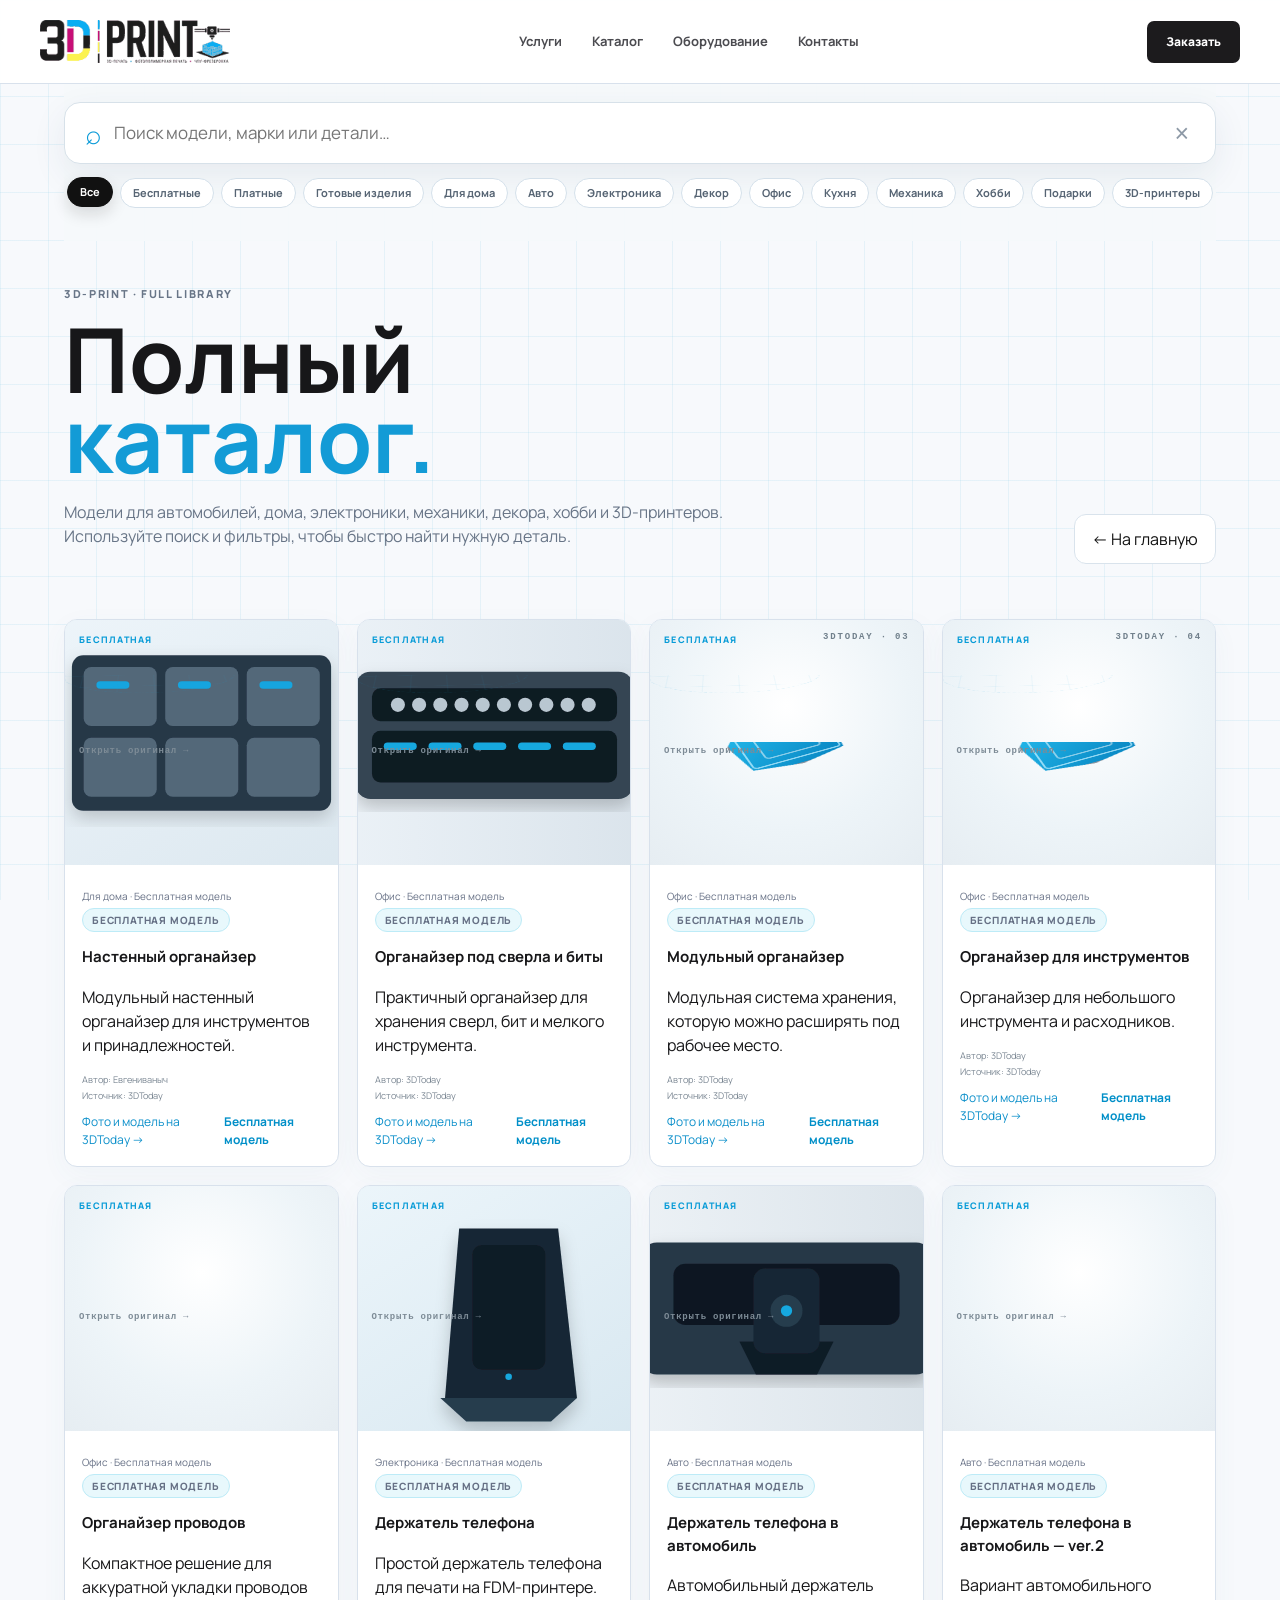
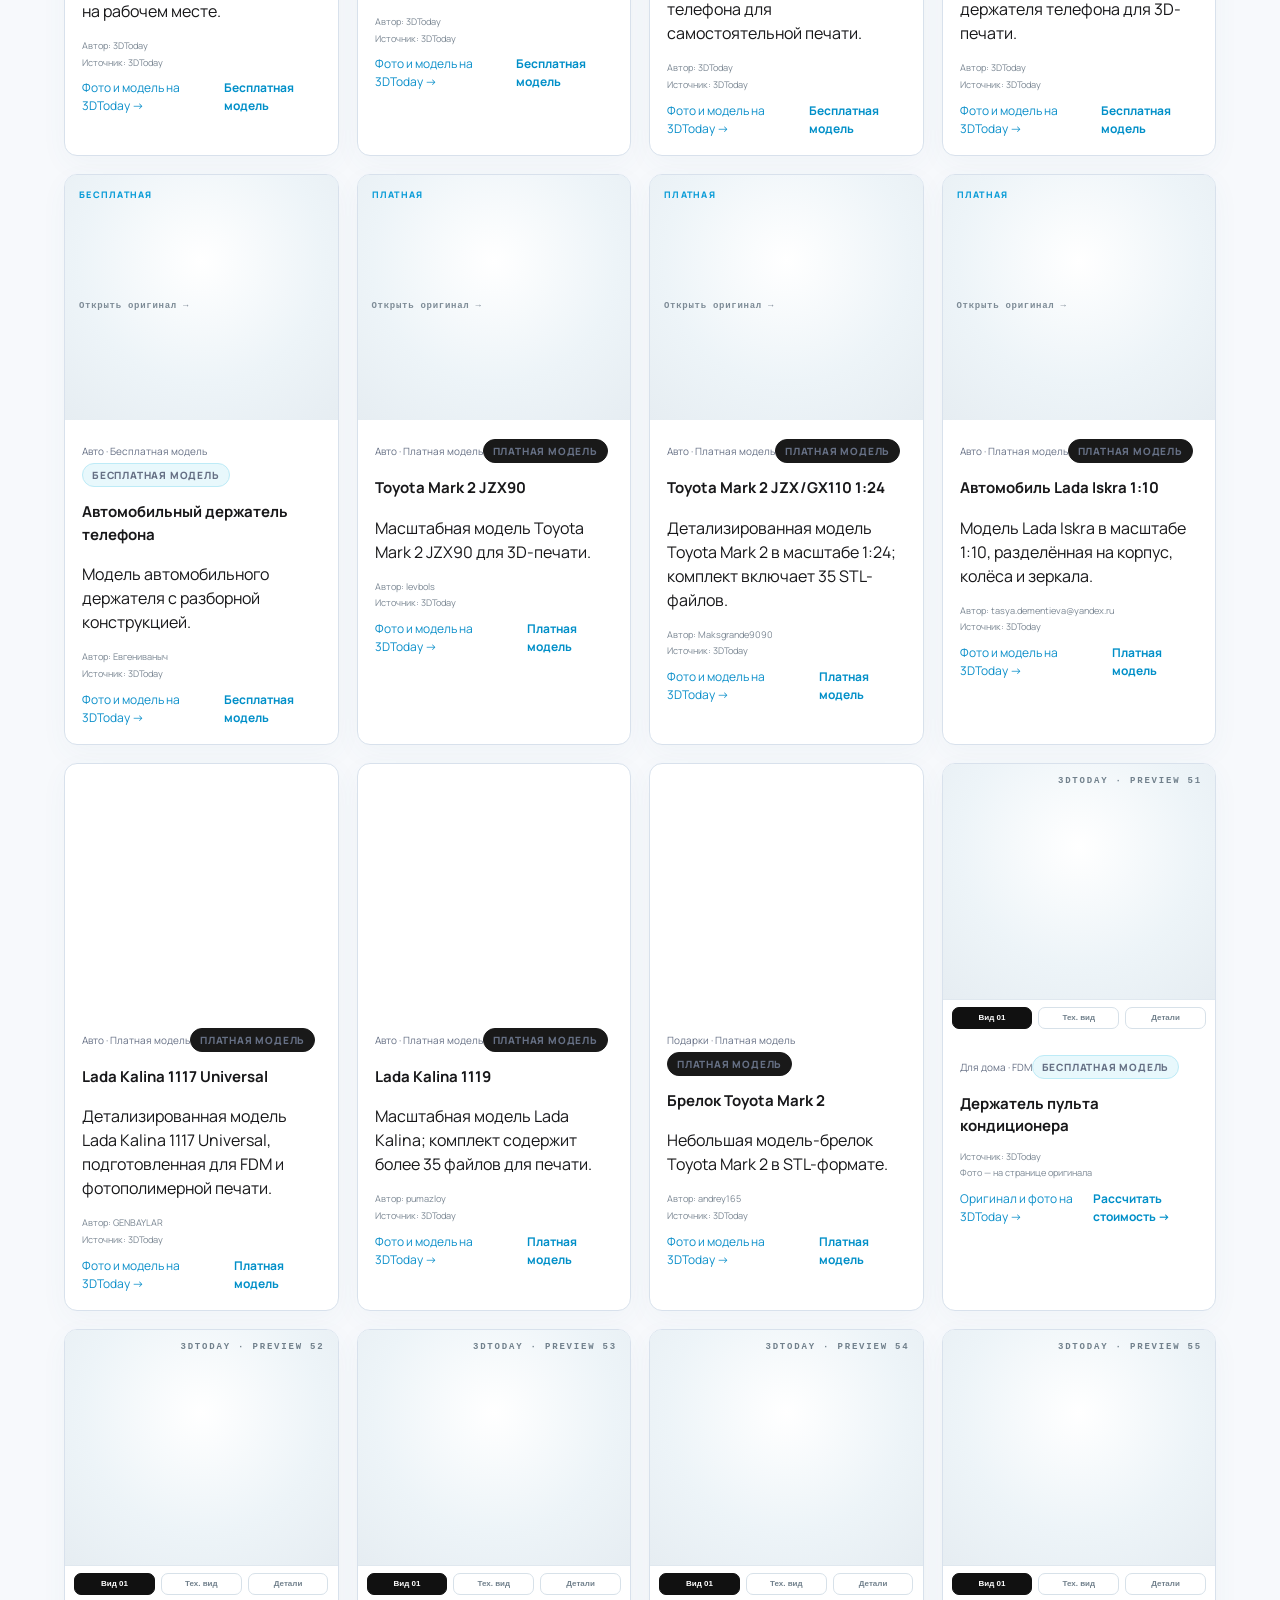
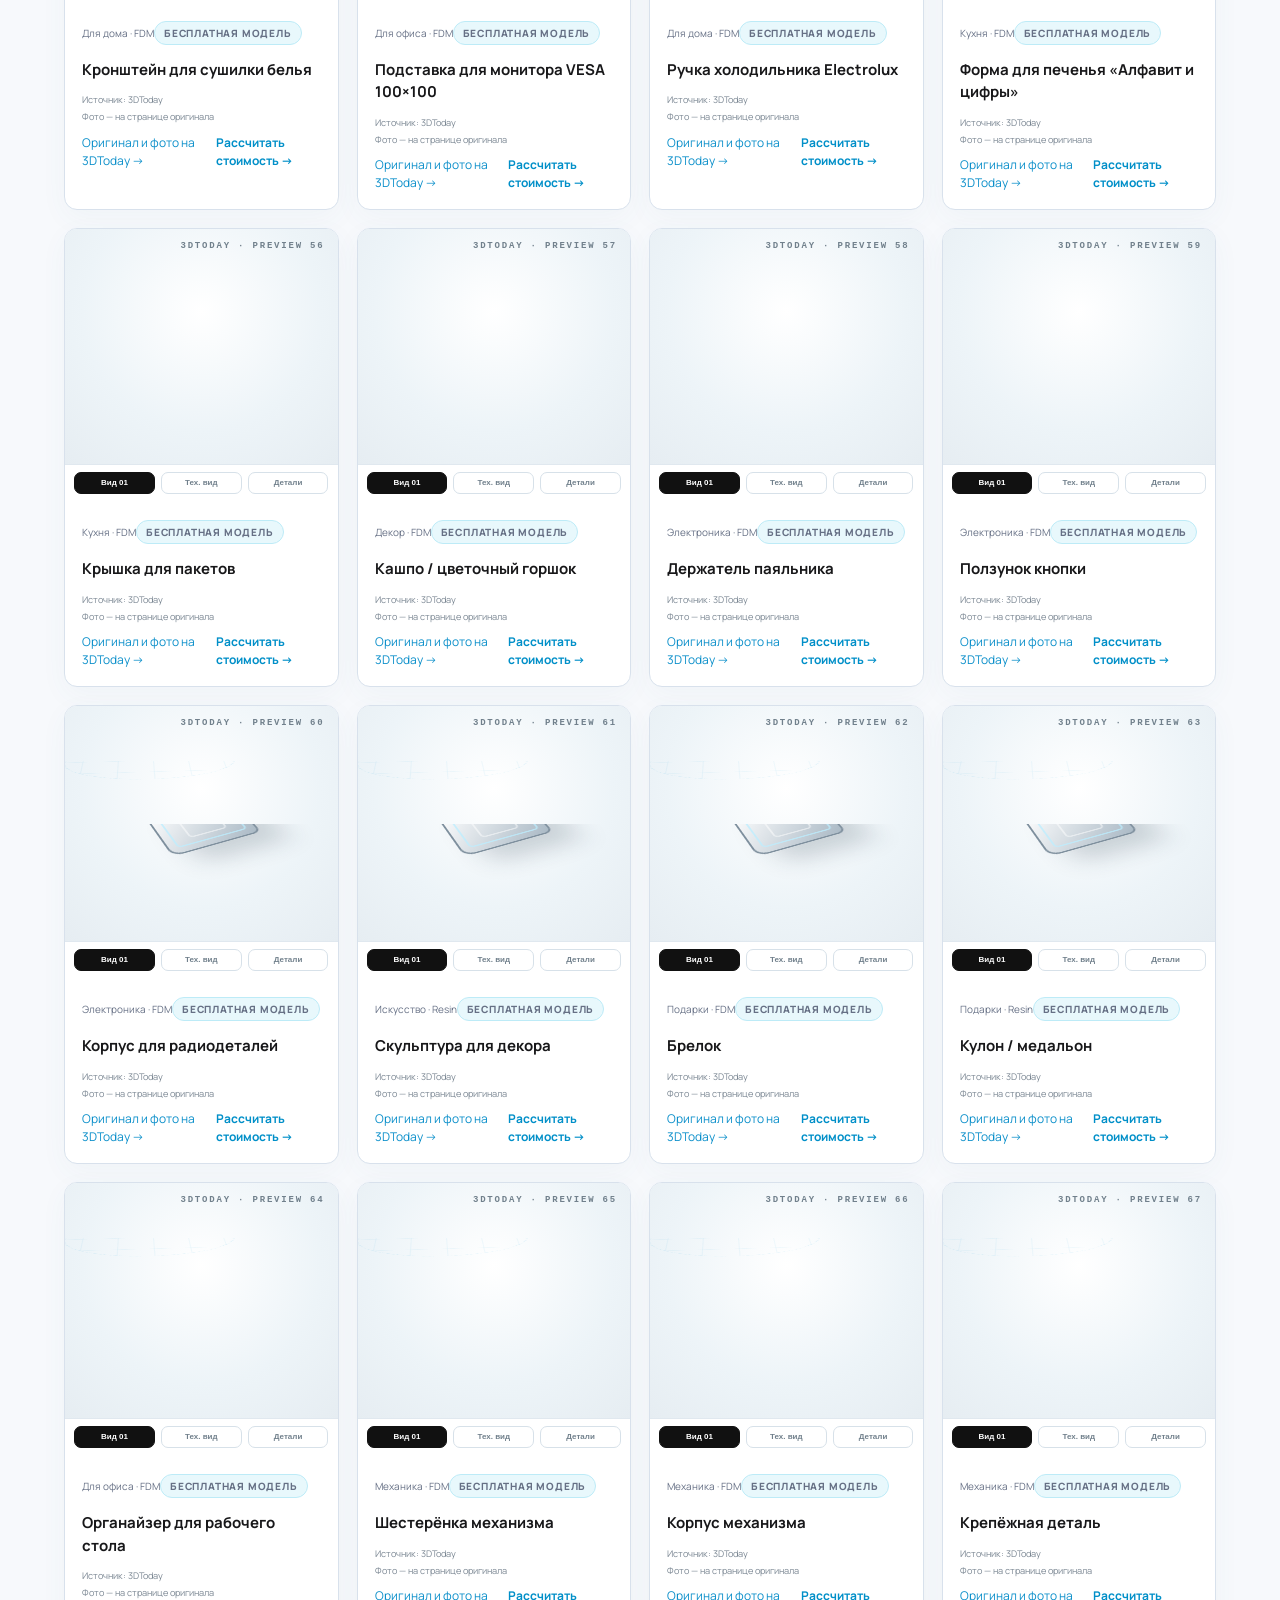
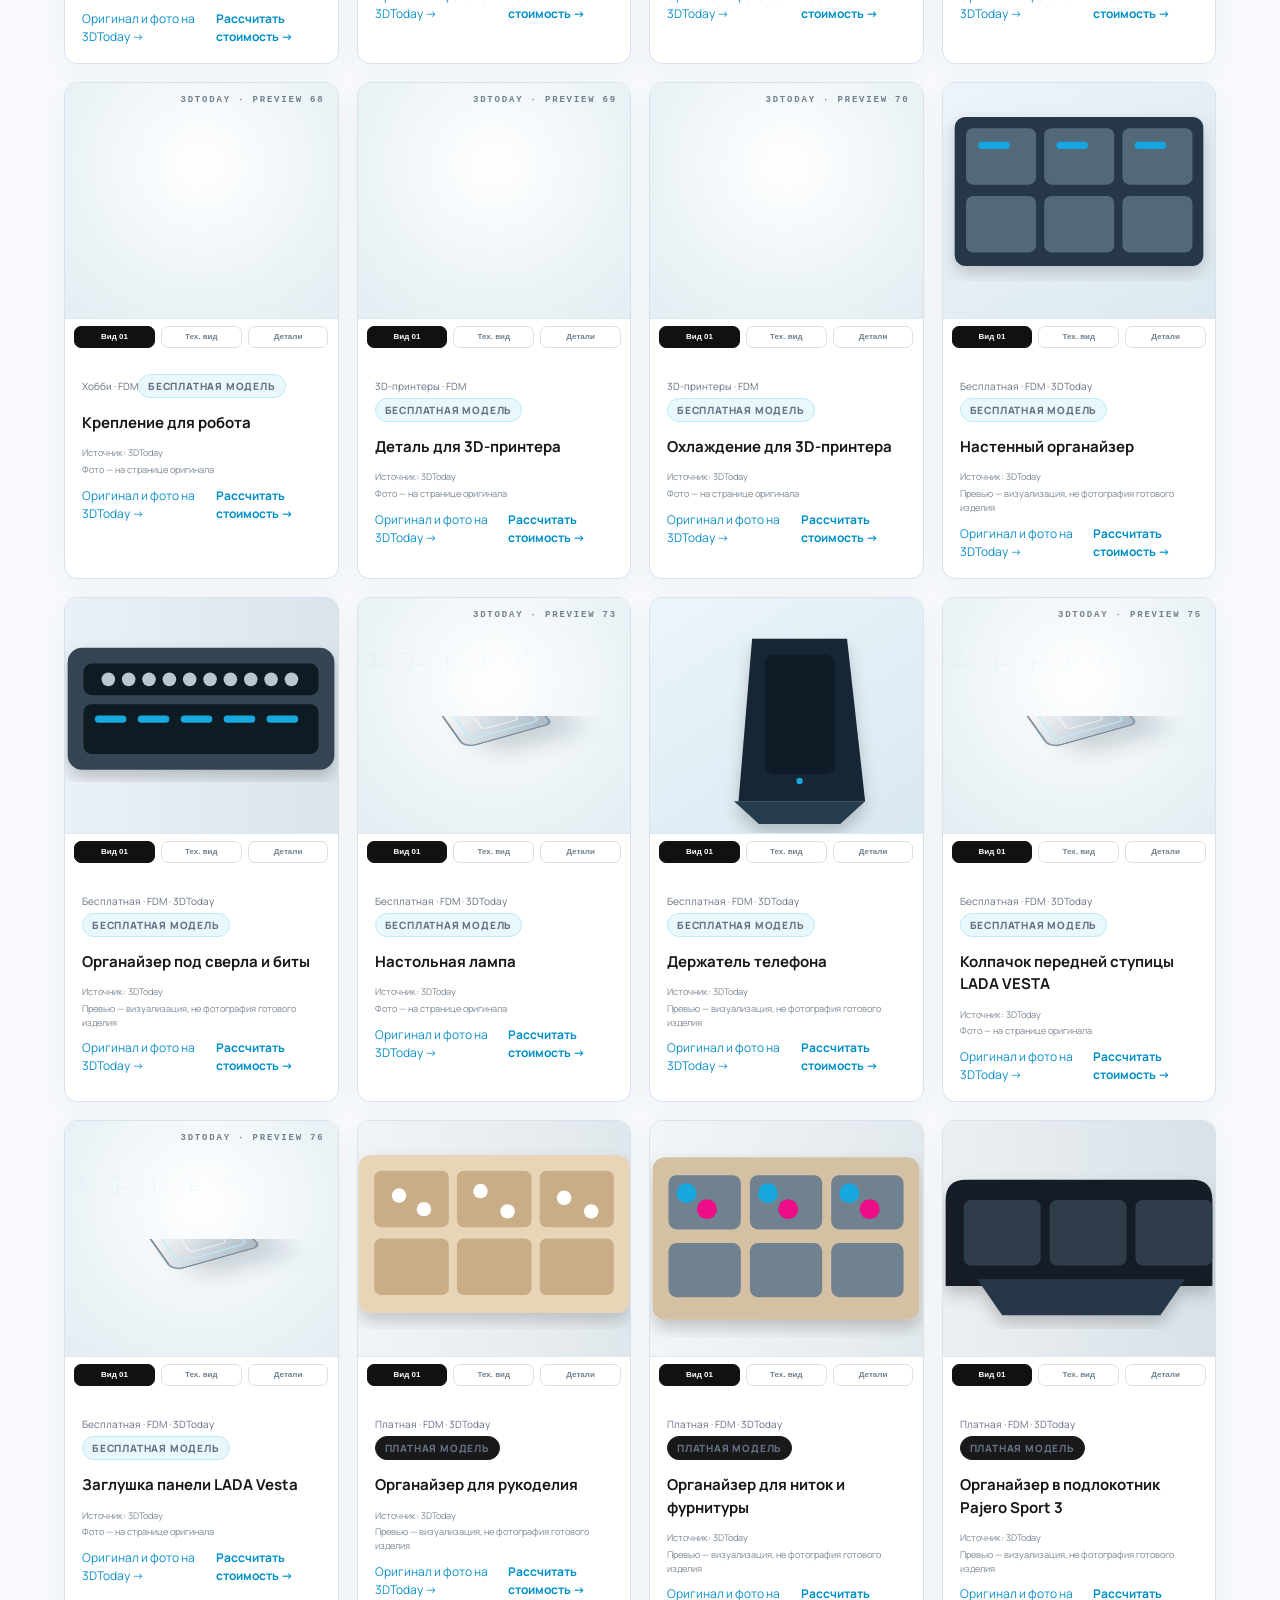
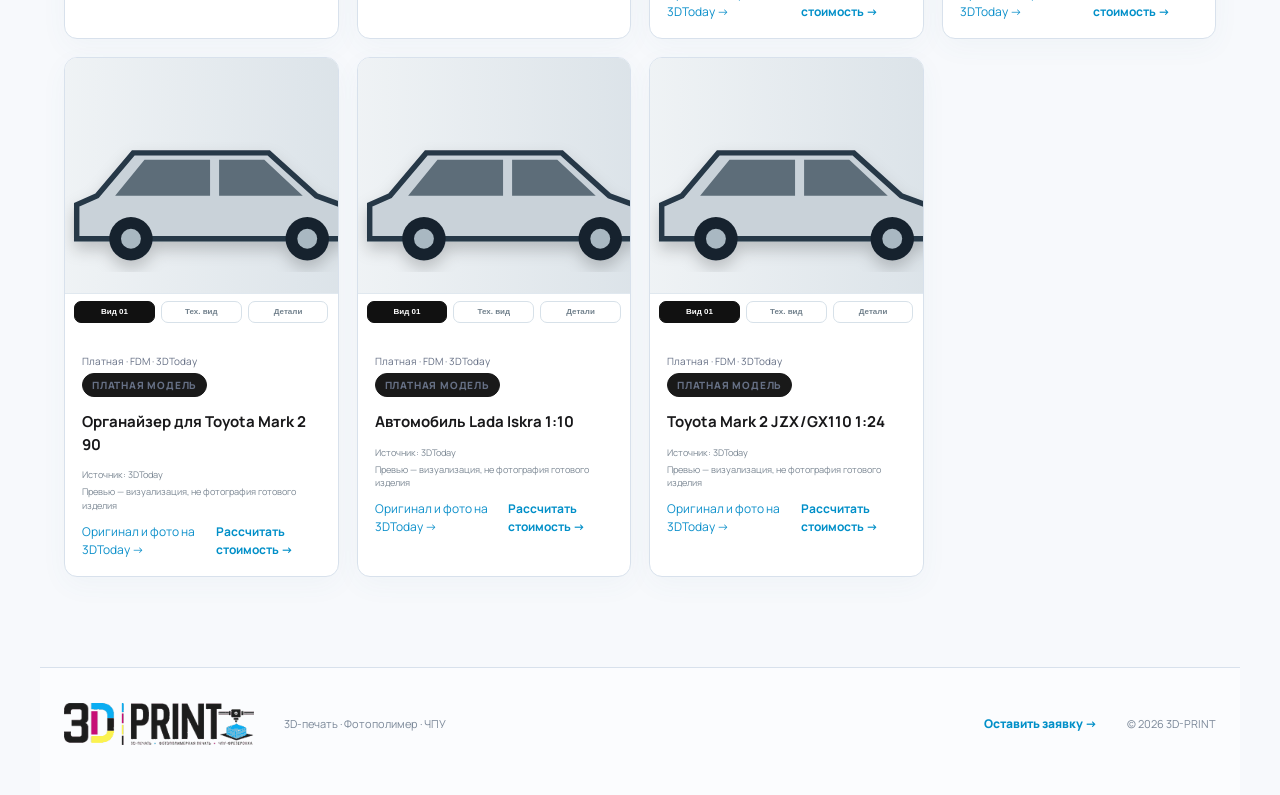
==== commit 7ec594d4: "Add back-to-top button to catalog" ====
--- a/catalog.html
+++ b/catalog.html
@@ -1 +1 @@
-<!doctype html><html lang="ru"><head><meta charset="UTF-8"><meta name="viewport" content="width=device-width,initial-scale=1.0"><meta name="description" content="Полный каталог моделей 3D-PRINT"><title>Каталог моделей — 3D-PRINT</title><link rel="stylesheet" href="style.css"><link rel="stylesheet" href="logo-print.css"><link rel="stylesheet" href="icons.css"><link rel="stylesheet" href="background-effect.css"><link rel="stylesheet" href="catalog-enhance.css"><style>.catalog-page{padding:0 5vw 90px;min-height:100vh}.catalog-controls{padding:18px 0 8px;background:rgba(246,249,251,.96)}.catalog-search-wrap{width:100%;margin:0 auto 14px}.catalog-search{display:flex;align-items:center;gap:12px;width:100%;box-sizing:border-box;background:#fff;border:1px solid #d7e1e9;border-radius:16px;padding:0 20px;height:62px;box-shadow:0 12px 35px rgba(35,70,100,.08)}.catalog-search>span{font-size:28px;color:#0b9bd8}.catalog-search input{flex:1;min-width:0;border:0!important;outline:0!important;background:transparent!important;font:inherit;font-size:17px!important;padding:0!important;margin:0!important}.catalog-search button{border:0;background:transparent;font-size:25px;color:#8d99a6;cursor:pointer}.filters{display:flex;justify-content:center;gap:9px;overflow:auto;padding:3px 2px 10px;scrollbar-width:none}.filters::-webkit-scrollbar{display:none}.filters button{position:relative;flex:0 0 auto;border:1px solid #d8e1e9;background:rgba(255,255,255,.92);color:#27323d;border-radius:13px;padding:12px 17px;font:inherit;cursor:pointer;transition:transform .25s,background .25s,color .25s,box-shadow .25s}.filters button:before{content:'';position:absolute;inset:0;border-radius:13px;background:linear-gradient(110deg,transparent 25%,rgba(255,255,255,.65),transparent 75%);transform:translateX(-130%);transition:transform .5s}.filters button:hover{transform:translateY(-3px);box-shadow:0 10px 25px rgba(20,40,60,.1)}.filters button:hover:before{transform:translateX(130%)}.filters button.active{background:#111;color:#fff;border-color:#111;box-shadow:0 10px 25px rgba(0,0,0,.15)}.catalog-hero{display:flex;justify-content:space-between;align-items:end;gap:30px;padding:45px 0 35px}.catalog-hero h1{font-size:clamp(48px,7vw,90px);line-height:.9;margin:8px 0 20px}.catalog-hero h1 em{font-style:normal;color:#139bd6}.catalog-hero p{max-width:720px;color:#687587}.catalog-back{padding:12px 17px;border:1px solid #d9e3ec;border-radius:12px;text-decoration:none;color:#111;background:#fff}.catalog-grid{display:grid;grid-template-columns:repeat(4,minmax(0,1fr));gap:18px;margin-top:20px}.catalog-grid .product{animation:cardIn .45s both}.catalog-more{display:flex!important;width:max-content;margin:32px auto 0;text-decoration:none!important;justify-content:center}.catalog-attribution{display:flex;gap:15px;align-items:center;padding:15px 18px;margin:22px auto;max-width:1200px;background:#fff;border:1px solid #e0e7ed;border-radius:14px;font-size:12px;color:#667482}.catalog-attribution span{flex:1}.catalog-attribution a{color:#0b8fca;text-decoration:none}.model-credit{display:grid;gap:3px;margin:10px 0;color:#7b8793;font-size:11px}.model-actions{display:flex;gap:8px;align-items:center}.model-actions a{color:#0b8fca;text-decoration:none;font-size:12px}.model-actions b{font-size:12px;margin-left:auto}.model-placeholder{position:relative;min-height:235px;overflow:hidden;cursor:pointer}.model-placeholder:after{content:'СМОТРЕТЬ ФОТО →';position:absolute;right:12px;top:12px;padding:7px 9px;border-radius:8px;background:rgba(17,17,17,.82);color:#fff;font-size:9px;letter-spacing:.08em;opacity:0;transform:translateY(-5px);transition:.25s;pointer-events:none}.product:hover .model-placeholder:after{opacity:1;transform:none}.model-stage{position:absolute;inset:0;display:grid;place-items:center;perspective:700px;background:radial-gradient(circle at 50% 35%,#fff 0,#edf4f8 58%,#e6edf2 100%)}.model-object{width:95px;height:75px;background:linear-gradient(135deg,#ffffff,#aab9c5);border:2px solid #7f909e;box-shadow:20px 22px 30px rgba(30,55,75,.2);transform:rotateX(55deg) rotateZ(-25deg);animation:floatModel 4s ease-in-out infinite}.model-gear .model-object{width:94px;height:94px;border-radius:50%;clip-path:polygon(50% 0,60% 11%,73% 5%,78% 19%,92% 22%,88% 36%,100% 48%,88% 59%,94% 73%,79% 78%,76% 93%,62% 87%,50% 100%,39% 89%,25% 95%,20% 80%,6% 76%,12% 61%,0 50%,12% 39%,7% 24%,22% 20%,27% 6%,40% 12%)}.model-clip .model-object{width:60px;height:105px;border-radius:16px 16px 9px 9px}.model-handle .model-object{width:125px;height:38px;border-radius:22px;transform:rotateX(55deg) rotateZ(-25deg)}.model-bracket .model-object{width:115px;height:85px;clip-path:polygon(0 0,100% 0,100% 24%,27% 24%,27% 100%,0 100%)}.model-box .model-object{width:115px;height:78px}.model-decor .model-object{width:75px;height:105px;border-radius:50% 50% 30% 30%}.model-axis{position:absolute;right:13px;bottom:10px;font-size:9px;letter-spacing:.2em;color:#71808c}.model-label{position:absolute;left:14px;bottom:11px;display:grid;gap:2px}.model-label b{font-size:9px;letter-spacing:.14em}.model-label small{font-size:9px;color:#7d8b96}.model-gridline{position:absolute;inset:0;background:linear-gradient(90deg,transparent 49.5%,rgba(17,157,216,.12) 50%,transparent 50.5%),linear-gradient(0deg,transparent 49.5%,rgba(17,157,216,.12) 50%,transparent 50.5%);background-size:35px 35px;opacity:.45}@keyframes floatModel{0%,100%{translate:0 0}50%{translate:0 -7px}}@keyframes cardIn{from{opacity:0;transform:translateY(12px)}to{opacity:1;transform:none}}@media(max-width:1050px){.catalog-grid{grid-template-columns:repeat(3,minmax(0,1fr))}}@media(max-width:760px){.catalog-hero{display:block}.catalog-back{display:inline-block;margin-top:15px}.catalog-grid{grid-template-columns:repeat(2,minmax(0,1fr))}.catalog-attribution{align-items:flex-start;flex-direction:column}.filters{justify-content:flex-start}}@media(max-width:520px){.catalog-grid{grid-template-columns:1fr}.catalog-hero h1{font-size:55px}}</style></head><body><header class="header"><a class="brand" href="index.html"><img src="assets/logo-horizontal.png" alt="3D-PRINT"></a><nav><a href="index.html#services">Услуги</a><a href="catalog.html">Каталог</a><a href="index.html#equipment">Оборудование</a><a href="index.html#contacts">Контакты</a></nav><a class="header-btn" href="index.html#order">Заказать</a></header><main class="catalog-page"><section class="catalog-controls"><div class="catalog-search-wrap"><div class="catalog-search"><span>⌕</span><input id="catalogSearchTop" type="search" placeholder="Поиск модели, марки автомобиля или детали…" autocomplete="off"><button type="button" id="clearSearchTop">×</button></div></div><div class="filters"></div></section><section class="catalog-hero"><div><p class="eyebrow">3D-PRINT · FULL LIBRARY</p><h1>Полный<br><em>каталог.</em></h1><p>Модели для автомобилей, дома, электроники, механики, декора, хобби и 3D-принтеров. Используйте поиск и фильтры, чтобы быстро найти нужную деталь.</p></div><a class="catalog-back" href="index.html">← На главную</a></section><div class="catalog-grid"></div></main><footer id="contacts"><img src="assets/logo-horizontal.png" alt="3D-PRINT"><p>3D-печать · Фотополимер · ЧПУ</p><a href="index.html#order">Оставить заявку →</a><small>© 2026 3D-PRINT</small></footer><script src="catalog-data.js"></script><script src="catalog-enhance.js"></script><script>document.addEventListener('click',e=>{const box=e.target.closest('.model-placeholder');if(!box)return;const card=box.closest('.product');const link=card&&card.querySelector('.model-actions a[href]');if(link)window.open(link.href,'_blank','noopener')});</script><script src="background-effect.js"></script></body></html>+<!doctype html><html lang="ru"><head><meta charset="UTF-8"><meta name="viewport" content="width=device-width,initial-scale=1.0"><meta name="description" content="Полный каталог моделей 3D-PRINT"><title>Каталог моделей — 3D-PRINT</title><link rel="stylesheet" href="style.css"><link rel="stylesheet" href="logo-print.css"><link rel="stylesheet" href="icons.css"><link rel="stylesheet" href="background-effect.css"><link rel="stylesheet" href="catalog-enhance.css"><link rel="stylesheet" href="back-to-top.css"><style>.catalog-page{padding:0 5vw 90px;min-height:100vh}.catalog-controls{padding:18px 0 8px;background:rgba(246,249,251,.96)}.catalog-search-wrap{width:100%;margin:0 auto 14px}.catalog-search{display:flex;align-items:center;gap:12px;width:100%;box-sizing:border-box;background:#fff;border:1px solid #d7e1e9;border-radius:16px;padding:0 20px;height:62px;box-shadow:0 12px 35px rgba(35,70,100,.08)}.catalog-search>span{font-size:28px;color:#0b9bd8}.catalog-search input{flex:1;min-width:0;border:0!important;outline:0!important;background:transparent!important;font:inherit;font-size:17px!important;padding:0!important;margin:0!important}.catalog-search button{border:0;background:transparent;font-size:25px;color:#8d99a6;cursor:pointer}.filters{display:flex;justify-content:center;gap:9px;overflow:auto;padding:3px 2px 10px;scrollbar-width:none}.filters::-webkit-scrollbar{display:none}.filters button{position:relative;flex:0 0 auto;border:1px solid #d8e1e9;background:rgba(255,255,255,.92);color:#27323d;border-radius:13px;padding:12px 17px;font:inherit;cursor:pointer;transition:transform .25s,background .25s,color .25s,box-shadow .25s}.filters button:before{content:'';position:absolute;inset:0;border-radius:13px;background:linear-gradient(110deg,transparent 25%,rgba(255,255,255,.65),transparent 75%);transform:translateX(-130%);transition:transform .5s}.filters button:hover{transform:translateY(-3px);box-shadow:0 10px 25px rgba(20,40,60,.1)}.filters button:hover:before{transform:translateX(130%)}.filters button.active{background:#111;color:#fff;border-color:#111;box-shadow:0 10px 25px rgba(0,0,0,.15)}.catalog-hero{display:flex;justify-content:space-between;align-items:end;gap:30px;padding:45px 0 35px}.catalog-hero h1{font-size:clamp(48px,7vw,90px);line-height:.9;margin:8px 0 20px}.catalog-hero h1 em{font-style:normal;color:#139bd6}.catalog-hero p{max-width:720px;color:#687587}.catalog-back{padding:12px 17px;border:1px solid #d9e3ec;border-radius:12px;text-decoration:none;color:#111;background:#fff}.catalog-grid{display:grid;grid-template-columns:repeat(4,minmax(0,1fr));gap:18px;margin-top:20px}.catalog-grid .product{animation:cardIn .45s both}.catalog-more{display:flex!important;width:max-content;margin:32px auto 0;text-decoration:none!important;justify-content:center}.catalog-attribution{display:flex;gap:15px;align-items:center;padding:15px 18px;margin:22px auto;max-width:1200px;background:#fff;border:1px solid #e0e7ed;border-radius:14px;font-size:12px;color:#667482}.catalog-attribution span{flex:1}.catalog-attribution a{color:#0b8fca;text-decoration:none}.model-credit{display:grid;gap:3px;margin:10px 0;color:#7b8793;font-size:11px}.model-actions{display:flex;gap:8px;align-items:center}.model-actions a{color:#0b8fca;text-decoration:none;font-size:12px}.model-actions b{font-size:12px;margin-left:auto}.model-placeholder{position:relative;min-height:235px;overflow:hidden;cursor:pointer}.model-placeholder:after{content:'СМОТРЕТЬ ФОТО →';position:absolute;right:12px;top:12px;padding:7px 9px;border-radius:8px;background:rgba(17,17,17,.82);color:#fff;font-size:9px;letter-spacing:.08em;opacity:0;transform:translateY(-5px);transition:.25s;pointer-events:none}.product:hover .model-placeholder:after{opacity:1;transform:none}.model-stage{position:absolute;inset:0;display:grid;place-items:center;perspective:700px;background:radial-gradient(circle at 50% 35%,#fff 0,#edf4f8 58%,#e6edf2 100%)}.model-object{width:95px;height:75px;background:linear-gradient(135deg,#ffffff,#aab9c5);border:2px solid #7f909e;box-shadow:20px 22px 30px rgba(30,55,75,.2);transform:rotateX(55deg) rotateZ(-25deg);animation:floatModel 4s ease-in-out infinite}.model-gear .model-object{width:94px;height:94px;border-radius:50%;clip-path:polygon(50% 0,60% 11%,73% 5%,78% 19%,92% 22%,88% 36%,100% 48%,88% 59%,94% 73%,79% 78%,76% 93%,62% 87%,50% 100%,39% 89%,25% 95%,20% 80%,6% 76%,12% 61%,0 50%,12% 39%,7% 24%,22% 20%,27% 6%,40% 12%)}.model-clip .model-object{width:60px;height:105px;border-radius:16px 16px 9px 9px}.model-handle .model-object{width:125px;height:38px;border-radius:22px;transform:rotateX(55deg) rotateZ(-25deg)}.model-bracket .model-object{width:115px;height:85px;clip-path:polygon(0 0,100% 0,100% 24%,27% 24%,27% 100%,0 100%)}.model-box .model-object{width:115px;height:78px}.model-decor .model-object{width:75px;height:105px;border-radius:50% 50% 30% 30%}.model-axis{position:absolute;right:13px;bottom:10px;font-size:9px;letter-spacing:.2em;color:#71808c}.model-label{position:absolute;left:14px;bottom:11px;display:grid;gap:2px}.model-label b{font-size:9px;letter-spacing:.14em}.model-label small{font-size:9px;color:#7d8b96}.model-gridline{position:absolute;inset:0;background:linear-gradient(90deg,transparent 49.5%,rgba(17,157,216,.12) 50%,transparent 50.5%),linear-gradient(0deg,transparent 49.5%,rgba(17,157,216,.12) 50%,transparent 50.5%);background-size:35px 35px;opacity:.45}@keyframes floatModel{0%,100%{translate:0 0}50%{translate:0 -7px}}@keyframes cardIn{from{opacity:0;transform:translateY(12px)}to{opacity:1;transform:none}}@media(max-width:1050px){.catalog-grid{grid-template-columns:repeat(3,minmax(0,1fr))}}@media(max-width:760px){.catalog-hero{display:block}.catalog-back{display:inline-block;margin-top:15px}.catalog-grid{grid-template-columns:repeat(2,minmax(0,1fr))}.catalog-attribution{align-items:flex-start;flex-direction:column}.filters{justify-content:flex-start}}@media(max-width:520px){.catalog-grid{grid-template-columns:1fr}.catalog-hero h1{font-size:55px}}</style></head><body><header class="header"><a class="brand" href="index.html"><img src="assets/logo-horizontal.png" alt="3D-PRINT"></a><nav><a href="index.html#services">Услуги</a><a href="catalog.html">Каталог</a><a href="index.html#equipment">Оборудование</a><a href="index.html#contacts">Контакты</a></nav><a class="header-btn" href="index.html#order">Заказать</a></header><main class="catalog-page"><section class="catalog-controls"><div class="catalog-search-wrap"><div class="catalog-search"><span>⌕</span><input id="catalogSearchTop" type="search" placeholder="Поиск модели, марки автомобиля или детали…" autocomplete="off"><button type="button" id="clearSearchTop">×</button></div></div><div class="filters"></div></section><section class="catalog-hero"><div><p class="eyebrow">3D-PRINT · FULL LIBRARY</p><h1>Полный<br><em>каталог.</em></h1><p>Модели для автомобилей, дома, электроники, механики, декора, хобби и 3D-принтеров. Используйте поиск и фильтры, чтобы быстро найти нужную деталь.</p></div><a class="catalog-back" href="index.html">← На главную</a></section><div class="catalog-grid"></div></main><footer id="contacts"><img src="assets/logo-horizontal.png" alt="3D-PRINT"><p>3D-печать · Фотополимер · ЧПУ</p><a href="index.html#order">Оставить заявку →</a><small>© 2026 3D-PRINT</small></footer><script src="catalog-data.js"></script><script src="catalog-enhance.js"></script><script>document.addEventListener('click',e=>{const box=e.target.closest('.model-placeholder');if(!box)return;const card=box.closest('.product');const link=card&&card.querySelector('.model-actions a[href]');if(link)window.open(link.href,'_blank','noopener')});</script><script src="back-to-top.js"></script><script src="background-effect.js"></script></body></html>
--- a/icons.css
+++ b/icons.css
@@ -1,7 +1,8 @@
 .service-icon{width:72px;height:72px;display:grid;place-items:center;margin-top:20px;margin-bottom:2px;position:relative;color:#079bd7;perspective:500px;transition:transform .45s cubic-bezier(.2,.8,.2,1)}
 .service-icon:before{content:"";position:absolute;inset:5px;border-radius:16px;background:linear-gradient(145deg,#fff,#e8f4fb);border:1px solid #c9dfed;box-shadow:8px 8px 0 #d8e7f1,0 10px 25px #2d64851a;transform:rotateX(7deg) rotateY(-8deg);transition:.45s}.service-icon:after{content:"";position:absolute;width:40px;height:40px;border-radius:50%;border:1px solid currentColor;opacity:.12;animation:iconOrbit 5s linear infinite}.service-icon svg{width:58px;height:58px;overflow:visible;position:relative;z-index:1;filter:drop-shadow(2px 3px 0 rgba(20,47,70,.14)) drop-shadow(0 7px 10px rgba(20,70,100,.13));transition:.45s}.service-icon .draw{fill:none;stroke:currentColor;stroke-width:2.8;stroke-linecap:round;stroke-linejoin:round;vector-effect:non-scaling-stroke}.service-icon .fill{fill:currentColor;stroke:none}.service-icon .accent{color:#e6007e}.service-icon .yellow{color:#f4c900}.service-icon .blue{color:#079bd7}.service-icon .pulse{animation:iconPulse 1.8s ease-in-out infinite}.service-icon .spin{transform-box:fill-box;transform-origin:center;animation:iconSpin 2.8s linear infinite}.service-icon .move-x{animation:iconMoveX 2.4s ease-in-out infinite}.service-icon .print-line{animation:iconPrint 2s ease-in-out infinite}.service-icon .glow{animation:iconGlow 1.6s ease-in-out infinite}.service-icon .orbit{transform-box:fill-box;transform-origin:center;animation:iconSpin 5s linear infinite}.service:hover .service-icon{transform:translateY(-6px) rotateX(3deg) rotateY(-4deg)}.service:hover .service-icon:before{box-shadow:11px 12px 0 #cfe2ed,0 16px 30px #2d648529;transform:rotateX(12deg) rotateY(-12deg) translateZ(8px)}.service:hover .service-icon svg{transform:translateZ(14px) scale(1.06);filter:drop-shadow(3px 4px 0 rgba(20,47,70,.16)) drop-shadow(0 10px 14px rgba(20,70,100,.18))}
 .equipment-card{position:relative}.equipment-card .equip-icon{width:66px;height:66px;display:grid;place-items:center;color:#079bd7;position:relative;margin:0 18px 0 8px;perspective:500px;transition:.4s;flex:0 0 66px}.equipment-card .equip-icon:before{content:"";position:absolute;inset:3px;border-radius:14px;background:linear-gradient(145deg,#ffffff,#e8f5fb);border:1px solid #c9dfed;box-shadow:6px 7px 0 #d8e7f1,0 8px 20px #2d64851a;transform:rotateX(8deg) rotateY(-8deg)}.equipment-card .equip-icon svg{width:50px;height:50px;position:relative;z-index:1;filter:drop-shadow(2px 3px 0 rgba(20,47,70,.14)) drop-shadow(0 6px 9px rgba(20,70,100,.12));transition:.4s}.equipment-card .equip-icon .draw{fill:none;stroke:currentColor;stroke-width:2.8;stroke-linecap:round;stroke-linejoin:round}.equipment-card:hover .equip-icon{transform:translateY(-4px) rotateY(-7deg)}.equipment-card:hover .equip-icon:before{box-shadow:8px 9px 0 #cfe2ed,0 12px 25px #2d64852a}.equipment-card:hover .equip-icon svg{transform:translateZ(10px) scale(1.05)}.equipment-card:hover .equip-icon .spin{animation:iconSpin 1.4s linear infinite}
-.filters{align-items:center}.filters button{display:inline-flex;align-items:center;gap:8px;transition:transform .2s ease,background .2s ease,box-shadow .2s ease}.filters button:before{content:"";width:17px;height:17px;display:inline-block;border-radius:5px;border:2px solid currentColor;box-shadow:2px 2px 0 currentColor;opacity:.9;transform:rotate(-5deg);transition:.25s}.filters button[data-filter="all"]:before{border-radius:50%;box-shadow:2px 2px 0 currentColor}.filters button[data-filter="home"]:before{clip-path:polygon(50% 0,100% 38%,88% 38%,88% 100%,12% 100%,12% 38%,0 38%);border-radius:2px}.filters button[data-filter="auto"]:before{border-radius:8px 8px 4px 4px;transform:perspective(30px) rotateX(8deg)}.filters button[data-filter="tech"]:before{border-radius:3px;box-shadow:inset 0 0 0 3px transparent,2px 2px 0 currentColor}.filters button[data-filter="decor"]:before{border-radius:50% 50% 45% 45%;transform:rotate(45deg) scale(.78)}.filters button:hover:before,.filters button.active:before{transform:translateY(-1px) rotate(0) scale(1.08)}
+/* Компактные теги каталога — без декоративных кружков и иконок */
+.filters{align-items:center}.filters button{display:inline-flex;align-items:center;justify-content:center;gap:0;transition:transform .2s ease,background .2s ease,box-shadow .2s ease}.filters button:before{display:none!important}.filters button:after{display:none!important}.filters button:hover,.filters button.active{transform:translateY(-1px)}
 /* Объёмные интерактивные превью каталога */
 .model-placeholder{position:relative;overflow:hidden;background:radial-gradient(circle at 50% 40%,#fff 0,#eef8fc 48%,#dbe9f3 100%);color:transparent;isolation:isolate;perspective:700px}.model-placeholder:before{content:"";position:absolute;inset:0;background:linear-gradient(transparent 49%,#079bd714 50%,transparent 51%),linear-gradient(90deg,transparent 49%,#079bd714 50%,transparent 51%);background-size:100% 34px,34px 100%;opacity:.55}.model-placeholder:after{content:"";position:absolute;left:12%;right:12%;bottom:13%;height:1px;background:#079bd733;box-shadow:0 -38px 0 #079bd714,0 38px 0 #079bd714}.model-stage{position:absolute;inset:0;display:grid;place-items:center;transform-style:preserve-3d}.model-object{position:relative;width:112px;height:78px;transform:rotateX(57deg) rotateZ(-7deg) translateZ(12px);background:linear-gradient(145deg,#21b9eb,#087fb9);border:2px solid #fff;border-radius:9px 16px 8px 12px;box-shadow:13px 15px 0 #aec7d8,0 22px 28px #315b7530;transition:.5s;animation:modelFloat 4s ease-in-out infinite}.model-object:before,.model-object:after{content:"";position:absolute;inset:8px;border:2px solid #bdeeff;border-radius:5px;opacity:.75}.model-object:after{inset:18px 25px;border-color:#fff;opacity:.5}.model-gridline{position:absolute;width:170px;height:110px;border:1px dashed #079bd74d;border-radius:50%;transform:rotateX(67deg) rotateZ(-5deg);animation:modelOrbit 8s linear infinite}.model-axis{position:absolute;right:14px;top:12px;color:#7b9aaf;font:700 8px monospace;letter-spacing:.12em}.model-label{position:absolute;left:15px;top:13px;display:flex;flex-direction:column;gap:2px;color:#5d7890;z-index:2}.model-label b{font:800 8px Manrope;letter-spacing:.15em;color:#079bd7}.model-label small{font:700 7px monospace;letter-spacing:.08em}.product:hover .model-object{transform:rotateX(57deg) rotateZ(-7deg) translateZ(25px) scale(1.08);filter:saturate(1.12);box-shadow:17px 20px 0 #a7c2d5,0 28px 35px #315b7540}.product:hover .model-gridline{animation-duration:3.5s}.model-gear .model-object{width:86px;height:86px;border-radius:50%;clip-path:polygon(50% 0,61% 10%,74% 5%,81% 19%,94% 23%,91% 38%,100% 50%,91% 62%,94% 77%,81% 81%,74% 95%,61% 90%,50% 100%,39% 90%,26% 95%,19% 81%,6% 77%,9% 62%,0 50%,9% 38%,6% 23%,19% 19%,26% 5%,39% 10%)}.model-gear .model-object:before{inset:27px;border-radius:50%}.model-clip .model-object{width:120px;height:48px;border-radius:22px 8px 8px 22px;transform:rotateX(58deg) rotateZ(-8deg) translateZ(10px)}.model-clip .model-object:before{inset:9px 35px 9px 48px;border-radius:4px}.model-handle .model-object{width:120px;height:38px;border-radius:22px;background:linear-gradient(145deg,#222,#555);border:3px solid #eefaff}.model-handle .model-object:before{inset:8px 42px;border-color:#9fe5ff}.model-bracket .model-object{width:92px;height:92px;border-radius:8px 8px 25px 8px;clip-path:polygon(0 0,100% 0,100% 24%,55% 24%,55% 100%,0 100%)}.model-grille .model-object{width:118px;height:68px;border-radius:10px;background:repeating-linear-gradient(90deg,#087fb9 0 7px,#21b9eb 7px 12px);border:4px solid #fff}.model-box .model-object{width:112px;height:78px;border-radius:7px;background:linear-gradient(145deg,#23b9eb,#0783c0);clip-path:polygon(8% 15%,92% 15%,100% 30%,92% 88%,50% 100%,8% 88%,0 30%)}.model-tech .model-object{width:82px;height:82px;border-radius:50%;background:radial-gradient(circle,#e8f8ff 0 16%,#087fb9 18% 28%,#1e354b 30% 100%);border:5px solid #fff}
 @keyframes iconPulse{0%,100%{opacity:.5;transform:scale(.88)}50%{opacity:1;transform:scale(1.08)}}@keyframes iconSpin{to{transform:rotate(360deg)}}@keyframes iconMoveX{0%,100%{transform:translateX(-5px)}50%{transform:translateX(5px)}}@keyframes iconPrint{0%,100%{stroke-dasharray:4 8;stroke-dashoffset:0}50%{stroke-dasharray:10 4;stroke-dashoffset:14}}@keyframes iconGlow{0%,100%{opacity:.3}50%{opacity:1}}@keyframes iconOrbit{to{transform:rotate(360deg)}}@keyframes modelFloat{0%,100%{margin-top:0}50%{margin-top:-7px}}@keyframes modelOrbit{to{transform:rotateX(67deg) rotateZ(355deg)}}
--- a/catalog-enhance.css
+++ b/catalog-enhance.css
@@ -1 +1 @@
-.catalog-search-wrap{margin:0 0 18px;width:100%!important;max-width:none!important}.catalog-search{display:flex;align-items:center;gap:10px;width:100%!important;max-width:none!important;box-sizing:border-box;background:#fff;border:1px solid #cbd8e7;border-radius:12px;padding:0 18px;box-shadow:0 8px 24px #4d6c8d0b}.catalog-search>span{font-size:24px;color:#079bd7;line-height:1}.catalog-search input{border:0;outline:0;margin:0;padding:14px 0;font-size:13px;background:transparent;box-shadow:none}.catalog-search input:focus{outline:0;border:0}.catalog-search button{border:0;background:transparent;font-size:22px;color:#8a98a9;cursor:pointer}.search-hint{display:flex;align-items:center;gap:7px;flex-wrap:wrap;margin-top:8px;color:#8793a2;font-size:10px}.search-hint button{border:0;background:#eef7fb;color:#008fc8;border-radius:20px;padding:5px 9px;font:700 10px Manrope;cursor:pointer}.search-hint button:hover{background:#d8f1fa}.filters{margin-top:18px;overflow-x:auto;flex-wrap:nowrap;padding-bottom:4px}.filters button{white-space:nowrap}.catalog-empty{display:none;text-align:center;padding:50px 20px;color:#778599;background:#fff;border:1px dashed #cbd8e7;border-radius:14px}.catalog-more{display:none;margin:28px auto 0;min-width:190px}.catalog-more:hover{transform:translateY(-2px)}@media(max-width:600px){.catalog-search{max-width:none}.search-hint{font-size:9px}.filters{gap:6px}.filters button{padding:8px 12px}}+.catalog-search-wrap{margin:0 0 14px;width:100%!important;max-width:none!important}.catalog-search{display:flex;align-items:center;gap:10px;width:100%!important;max-width:none!important;box-sizing:border-box;background:#fff;border:1px solid #cbd8e7;border-radius:12px;padding:0 18px;box-shadow:0 8px 24px #4d6c8d0b}.catalog-search>span{font-size:24px;color:#079bd7;line-height:1}.catalog-search input{border:0;outline:0;margin:0;padding:14px 0;font-size:13px;background:transparent;box-shadow:none}.catalog-search button{border:0;background:transparent;font-size:22px;color:#8a98a9;cursor:pointer}.filters{margin-top:10px;display:flex!important;align-items:center;gap:7px!important;overflow:visible!important;flex-wrap:wrap!important;padding:0!important}.filters button{white-space:nowrap!important;flex:0 0 auto!important;padding:7px 12px!important;border:1px solid #d4e0ea!important;border-radius:999px!important;background:#fff!important;color:#566473!important;font:700 11px/1.1 Manrope,Arial,sans-serif!important;letter-spacing:0!important;box-shadow:none!important;transition:all .22s ease!important;min-height:30px!important}.filters button:hover{border-color:#079bd7!important;color:#079bd7!important;transform:translateY(-1px)!important;box-shadow:0 5px 14px rgba(7,155,215,.10)!important}.filters button.active{background:#111!important;color:#fff!important;border-color:#111!important;box-shadow:0 7px 16px rgba(17,17,17,.14)!important}.catalog-empty{display:none;text-align:center;padding:50px 20px;color:#778599;background:#fff;border:1px dashed #cbd8e7;border-radius:14px}.catalog-more{display:flex!important;width:max-content;margin:28px auto 0;min-width:260px;justify-content:center;align-items:center}.catalog-page>.catalog-controls .catalog-search-wrap{width:calc(100% + 10vw)!important;max-width:none!important;margin-left:-5vw;margin-right:-5vw;padding-left:5vw;padding-right:5vw;box-sizing:border-box}.catalog#catalog .catalog-grid .product:nth-child(n+5){display:none!important}.catalog#catalog .catalog-more,#catalogMore{display:flex!important;width:max-content;margin:28px auto 0;min-width:260px;justify-content:center;align-items:center}.model-type-badge{display:inline-flex!important;width:max-content;align-items:center;gap:6px;margin:0 0 8px;padding:6px 9px;border-radius:999px;font:800 9px/1 Manrope,Arial,sans-serif;letter-spacing:.08em}.model-type-free{background:#e8f8fc;color:#008fc8;border:1px solid #bdebf7}.model-type-paid{background:#191919;color:#fff;border:1px solid #191919}.model-type-print{background:#fff3f8;color:#d90078;border:1px solid #f3b8d6}.model-photo{display:block;width:100%;height:235px;object-fit:cover;background:#eef4f8;transition:transform .45s ease,filter .45s ease}.product:hover .model-photo{transform:scale(1.035);filter:saturate(1.05)}.has-model-photo{background:#eef4f8!important}.has-model-photo:after{content:'ВИЗУАЛИЗАЦИЯ · ОРИГИНАЛ →';position:absolute;right:12px;top:12px;padding:7px 9px;border-radius:8px;background:rgba(17,17,17,.82);color:#fff;font-size:8px;letter-spacing:.08em;opacity:0;transform:translateY(-5px);transition:.25s;pointer-events:none}.product:hover .has-model-photo:after{opacity:1;transform:none}.catalog-grid .product:nth-child(1) .model-stage,.catalog-grid .product:nth-child(2) .model-stage,.catalog-grid .product:nth-child(6) .model-stage,.catalog-grid .product:nth-child(7) .model-stage{background-size:cover;background-position:center}.catalog-grid .product:nth-child(1) .model-stage{background-image:url('assets/catalog/wall-organizer.svg')}.catalog-grid .product:nth-child(2) .model-stage{background-image:url('assets/catalog/drill-organizer.svg')}.catalog-grid .product:nth-child(6) .model-stage{background-image:url('assets/catalog/phone-stand.svg')}.catalog-grid .product:nth-child(7) .model-stage{background-image:url('assets/catalog/car-phone-holder.svg')}.catalog-grid .product:nth-child(1) .model-object,.catalog-grid .product:nth-child(2) .model-object,.catalog-grid .product:nth-child(6) .model-object,.catalog-grid .product:nth-child(7) .model-object{opacity:0}.catalog-grid .product:nth-child(1) .model-axis,.catalog-grid .product:nth-child(2) .model-axis,.catalog-grid .product:nth-child(6) .model-axis,.catalog-grid .product:nth-child(7) .model-axis{display:none}.model-gallery{position:relative;background:#eef4f8}.gallery-main{position:relative;display:block;width:100%;height:235px;padding:0;border:0;overflow:hidden;background:transparent;cursor:zoom-in}.gallery-main .model-photo,.gallery-main .model-stage{height:235px}.gallery-open{position:absolute;right:12px;top:12px;padding:8px 10px;border-radius:8px;background:rgba(17,17,17,.84);color:#fff;font-size:8px;font-weight:800;letter-spacing:.08em;opacity:0;transform:translateY(-5px);transition:.25s}.product:hover .gallery-open{opacity:1;transform:none}.gallery-thumbs{display:flex;gap:6px;padding:7px 9px;background:#fff;border-top:1px solid #e0e8ef}.gallery-thumbs .thumb{flex:1;border:1px solid #d7e1e9;border-radius:7px;background:#fff;padding:6px 4px;font:700 8px/1 Arial,sans-serif;color:#71808c;cursor:pointer;transition:.2s}.gallery-thumbs .thumb:hover,.gallery-thumbs .thumb.active{background:#111;color:#fff;border-color:#111}.model-gallery.tech-view .gallery-main{background:repeating-linear-gradient(0deg,rgba(8,154,214,.09) 0,rgba(8,154,214,.09) 1px,transparent 1px,transparent 18px),#edf5f9}.model-gallery.tech-view .model-photo{filter:grayscale(.25) contrast(1.05);opacity:.72}.model-gallery.detail-view .gallery-main{background:radial-gradient(circle at 50% 40%,#fff,#e6edf2)}.model-gallery.detail-view .gallery-main .model-photo{transform:scale(1.16);filter:contrast(1.08)}.gallery-modal{position:fixed;inset:0;z-index:9999;display:none;align-items:center;justify-content:center;padding:24px;background:rgba(10,20,30,.58);backdrop-filter:blur(8px)}.gallery-modal.open{display:flex}.gallery-dialog{position:relative;width:min(1000px,94vw);max-height:90vh;overflow:auto;display:grid;grid-template-columns:minmax(0,1.35fr) minmax(280px,.65fr);background:#fff;border:1px solid #d6e1ea;border-radius:22px;box-shadow:0 30px 90px rgba(0,0,0,.25);animation:galleryIn .28s ease both}.gallery-large{min-height:520px;display:grid;place-items:center;overflow:hidden;background:radial-gradient(circle at 50% 35%,#fff,#edf4f8 65%,#e2ebf1)}.gallery-large img{width:100%;height:100%;max-height:70vh;object-fit:contain;animation:galleryZoom .35s ease}.modal-stage{width:80%;height:75%;display:grid;place-items:center;position:relative;perspective:800px}.modal-stage .model-object{width:180px;height:140px}.gallery-info{padding:42px 34px;display:flex;flex-direction:column;justify-content:center}.gallery-kicker{font-size:10px;font-weight:800;letter-spacing:.16em;color:#079bd7}.gallery-info h2{font-size:clamp(28px,3vw,42px);line-height:1;margin:12px 0 14px}.gallery-info p{color:#718092;font-size:14px;line-height:1.6}.gallery-modal-thumbs{display:flex;gap:7px;margin:16px 0}.gallery-modal-thumbs:before{content:'Вид 01  ·  Технический  ·  Детали';font-size:10px;color:#84909c}.gallery-source{display:inline-flex;align-items:center;justify-content:center;margin-top:10px;padding:13px 16px;border-radius:11px;background:#111;color:#fff;text-decoration:none;font-weight:800;font-size:12px}.gallery-close{position:absolute;right:16px;top:12px;z-index:2;width:38px;height:38px;border:1px solid #d8e1e8;border-radius:50%;background:#fff;font-size:24px;line-height:1;cursor:pointer}.gallery-close:hover{transform:rotate(90deg)}@keyframes galleryIn{from{opacity:0;transform:translateY(15px) scale(.98)}to{opacity:1;transform:none}}@keyframes galleryZoom{from{opacity:0;transform:scale(.94)}to{opacity:1;transform:none}}@media(max-width:800px){.gallery-dialog{grid-template-columns:1fr}.gallery-large{min-height:360px}.gallery-info{padding:25px}.gallery-main,.gallery-main .model-photo,.gallery-main .model-stage{height:210px}}@media(max-width:600px){.catalog-search{max-width:none}.filters{gap:5px!important}.filters button{padding:6px 10px!important;font-size:10px!important;min-height:28px!important}.catalog-more{width:100%;min-width:0}.model-type-badge{font-size:8px}.gallery-thumbs{padding:6px}.gallery-thumbs .thumb{font-size:7px}}
--- a/back-to-top.css
+++ b/back-to-top.css
@@ -0,0 +1 @@
+.back-to-top{position:fixed;right:28px;bottom:28px;z-index:1000;width:58px;height:58px;border:1px solid #d6e0e8;border-radius:17px;background:rgba(255,255,255,.94);box-shadow:0 12px 35px rgba(30,55,75,.16);color:#17181b;display:flex;flex-direction:column;align-items:center;justify-content:center;gap:0;cursor:pointer;opacity:0;visibility:hidden;transform:translateY(14px) scale(.94);transition:opacity .25s,visibility .25s,transform .25s,box-shadow .25s,background .25s}.back-to-top.visible{opacity:1;visibility:visible;transform:none}.back-to-top:hover{background:#111;color:#fff;box-shadow:0 16px 38px rgba(20,35,50,.22);transform:translateY(-3px)}.back-to-top span{font-size:24px;line-height:20px;font-weight:500}.back-to-top small{font-size:7px;line-height:10px;letter-spacing:.1em;font-weight:700}.back-to-top:active{transform:translateY(0) scale(.96)}@media(max-width:600px){.back-to-top{right:16px;bottom:16px;width:50px;height:50px;border-radius:15px}.back-to-top span{font-size:21px}.back-to-top small{font-size:6px}}
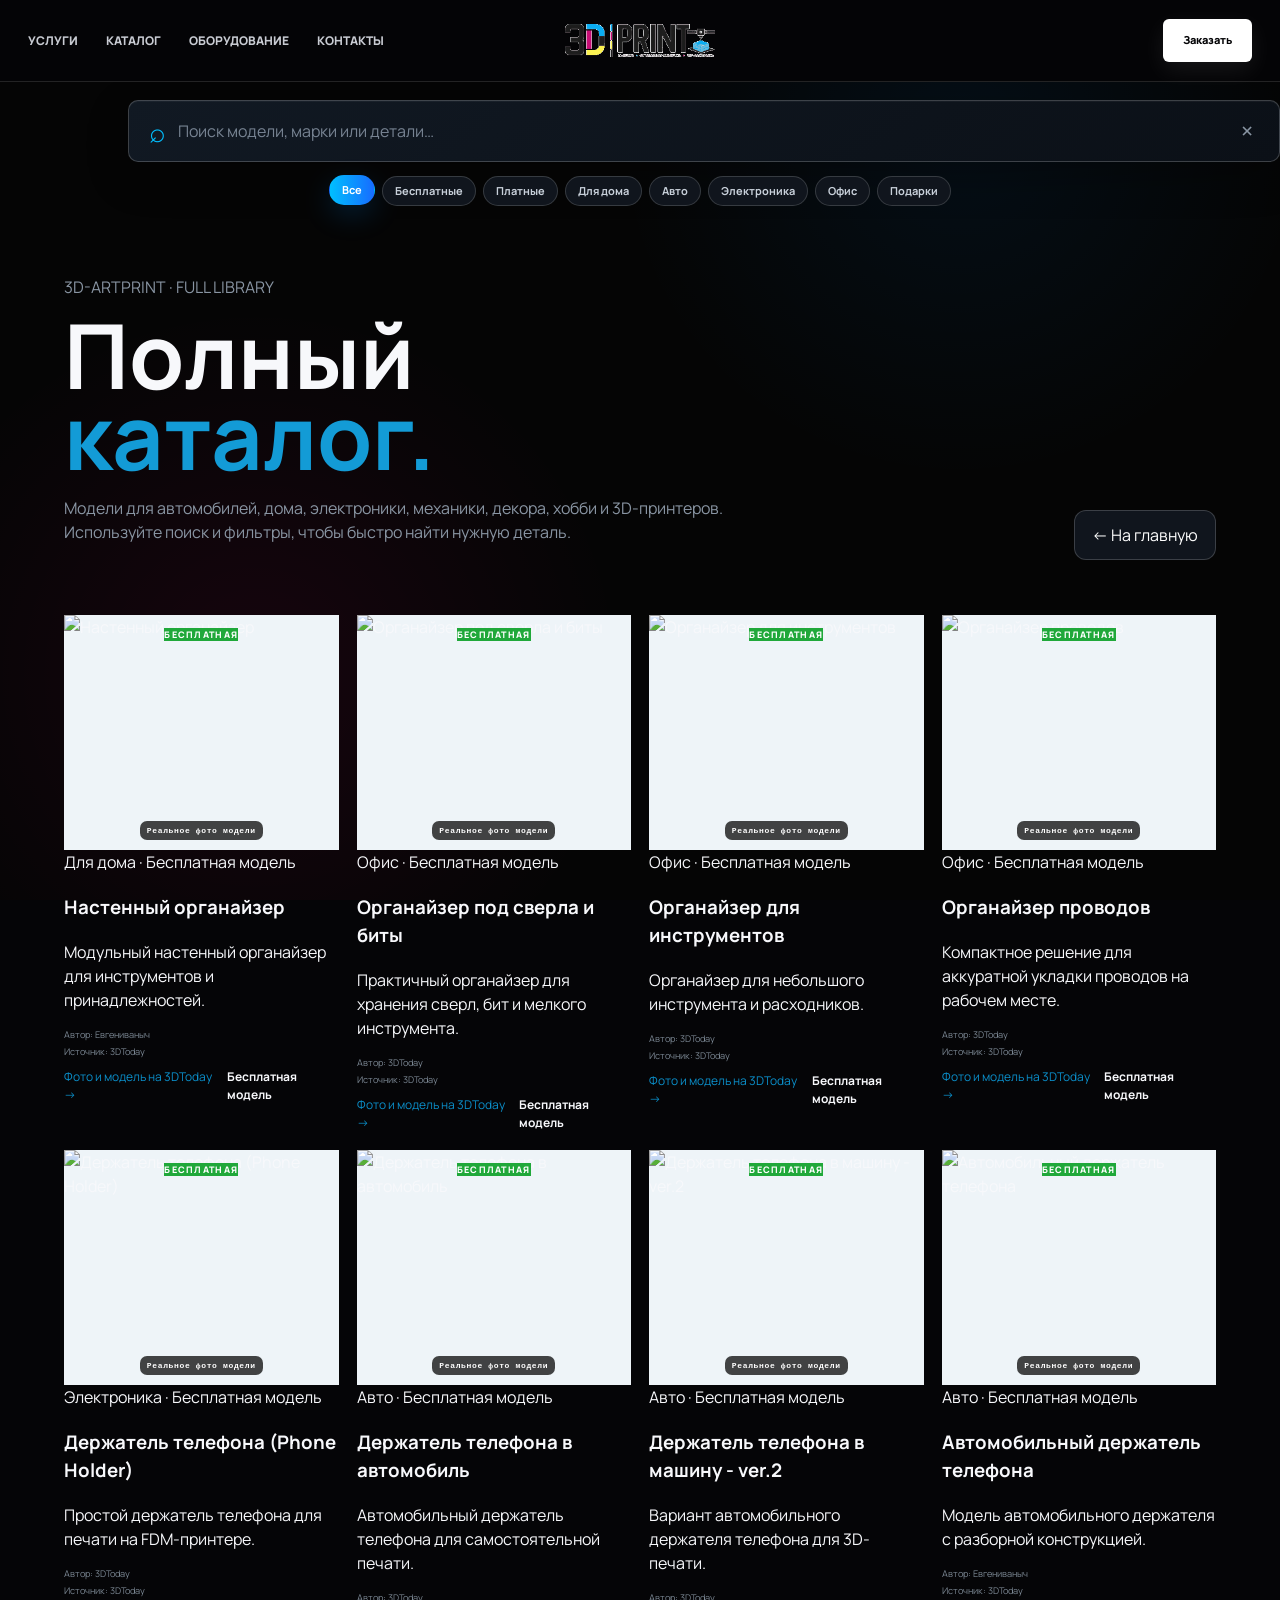
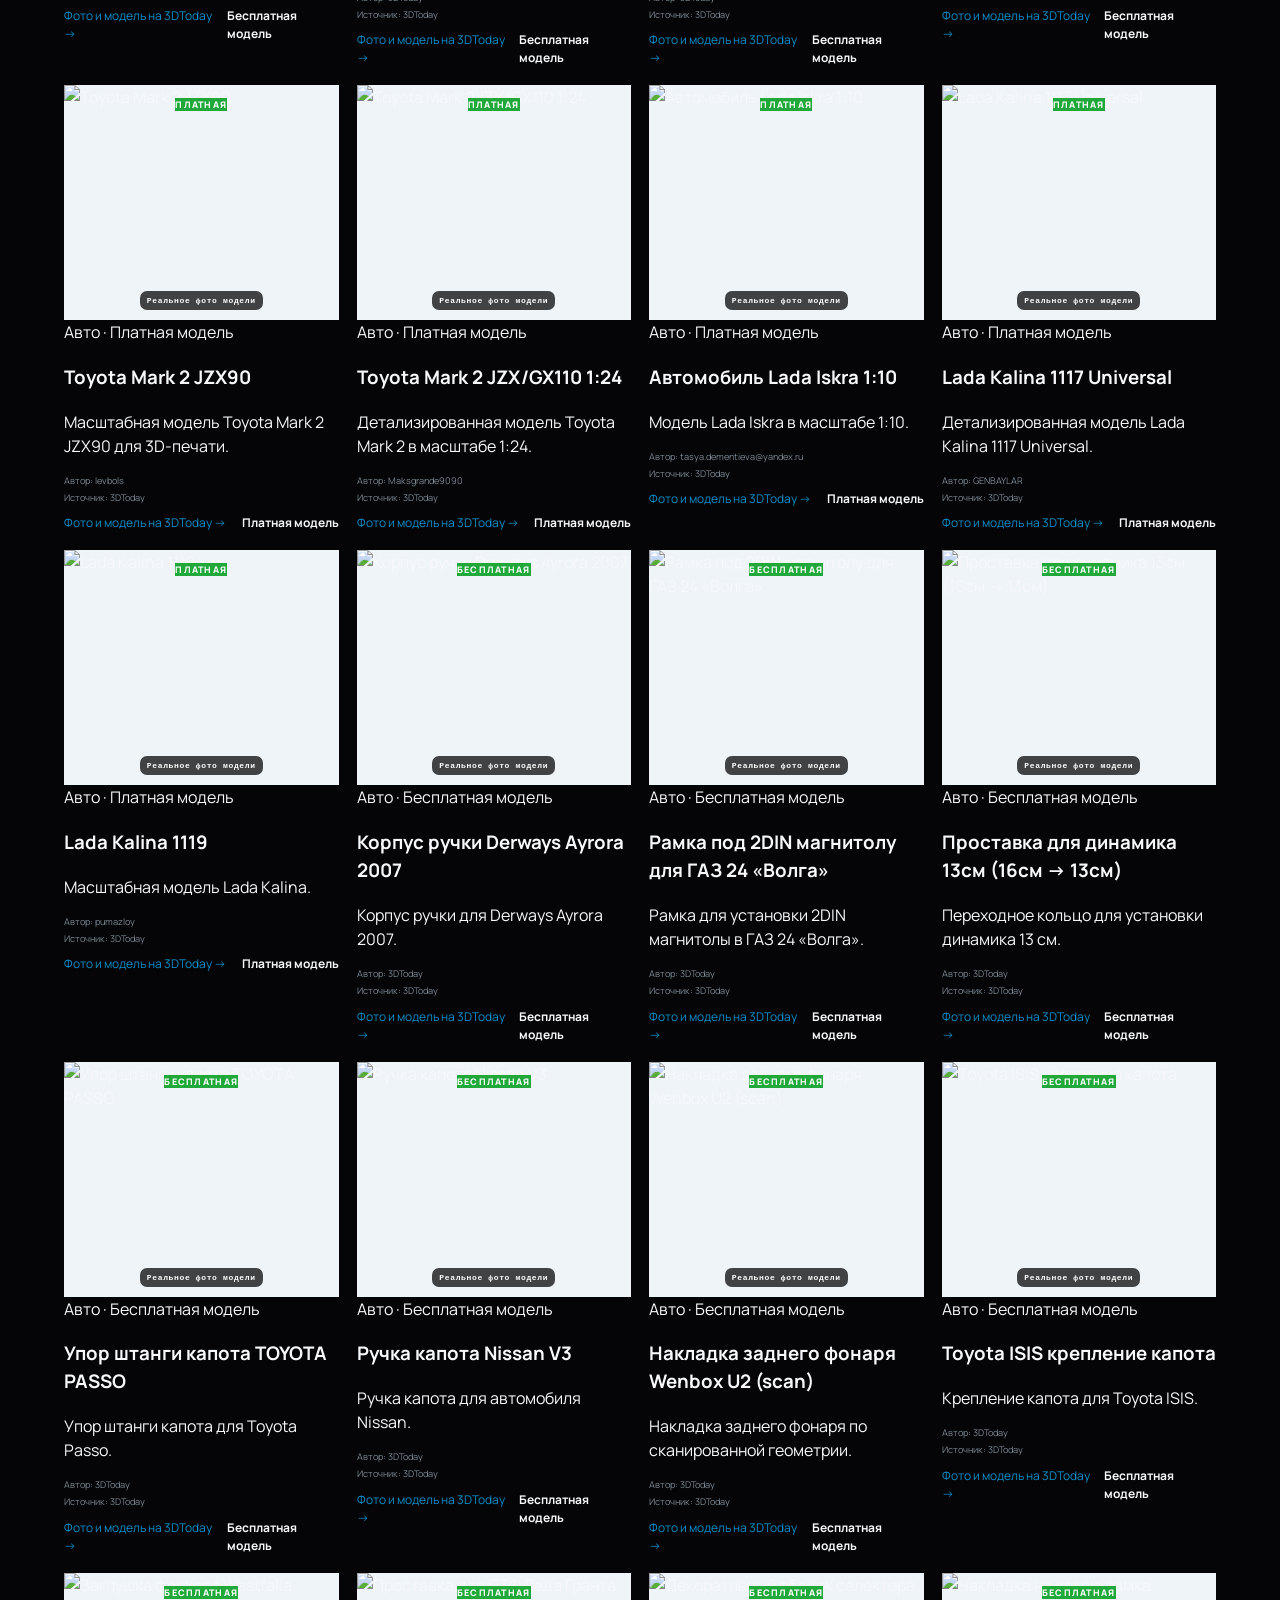
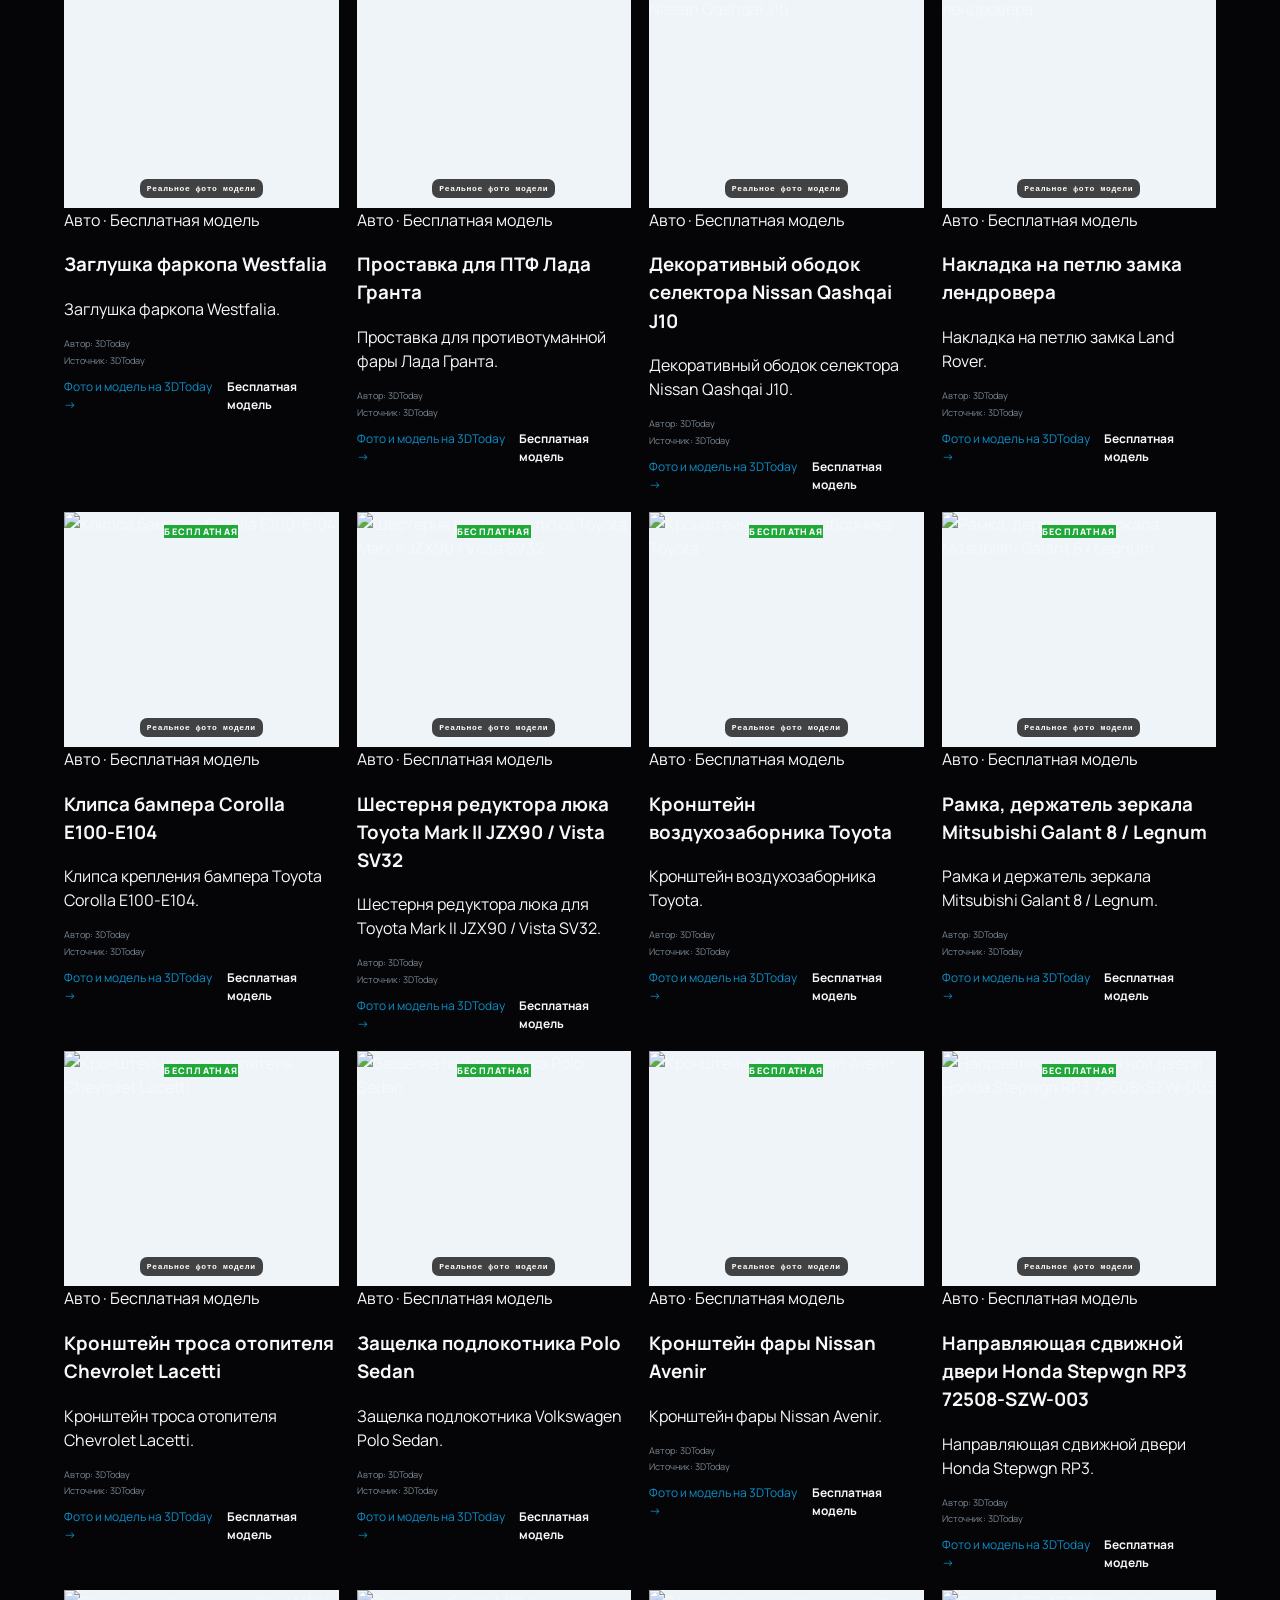
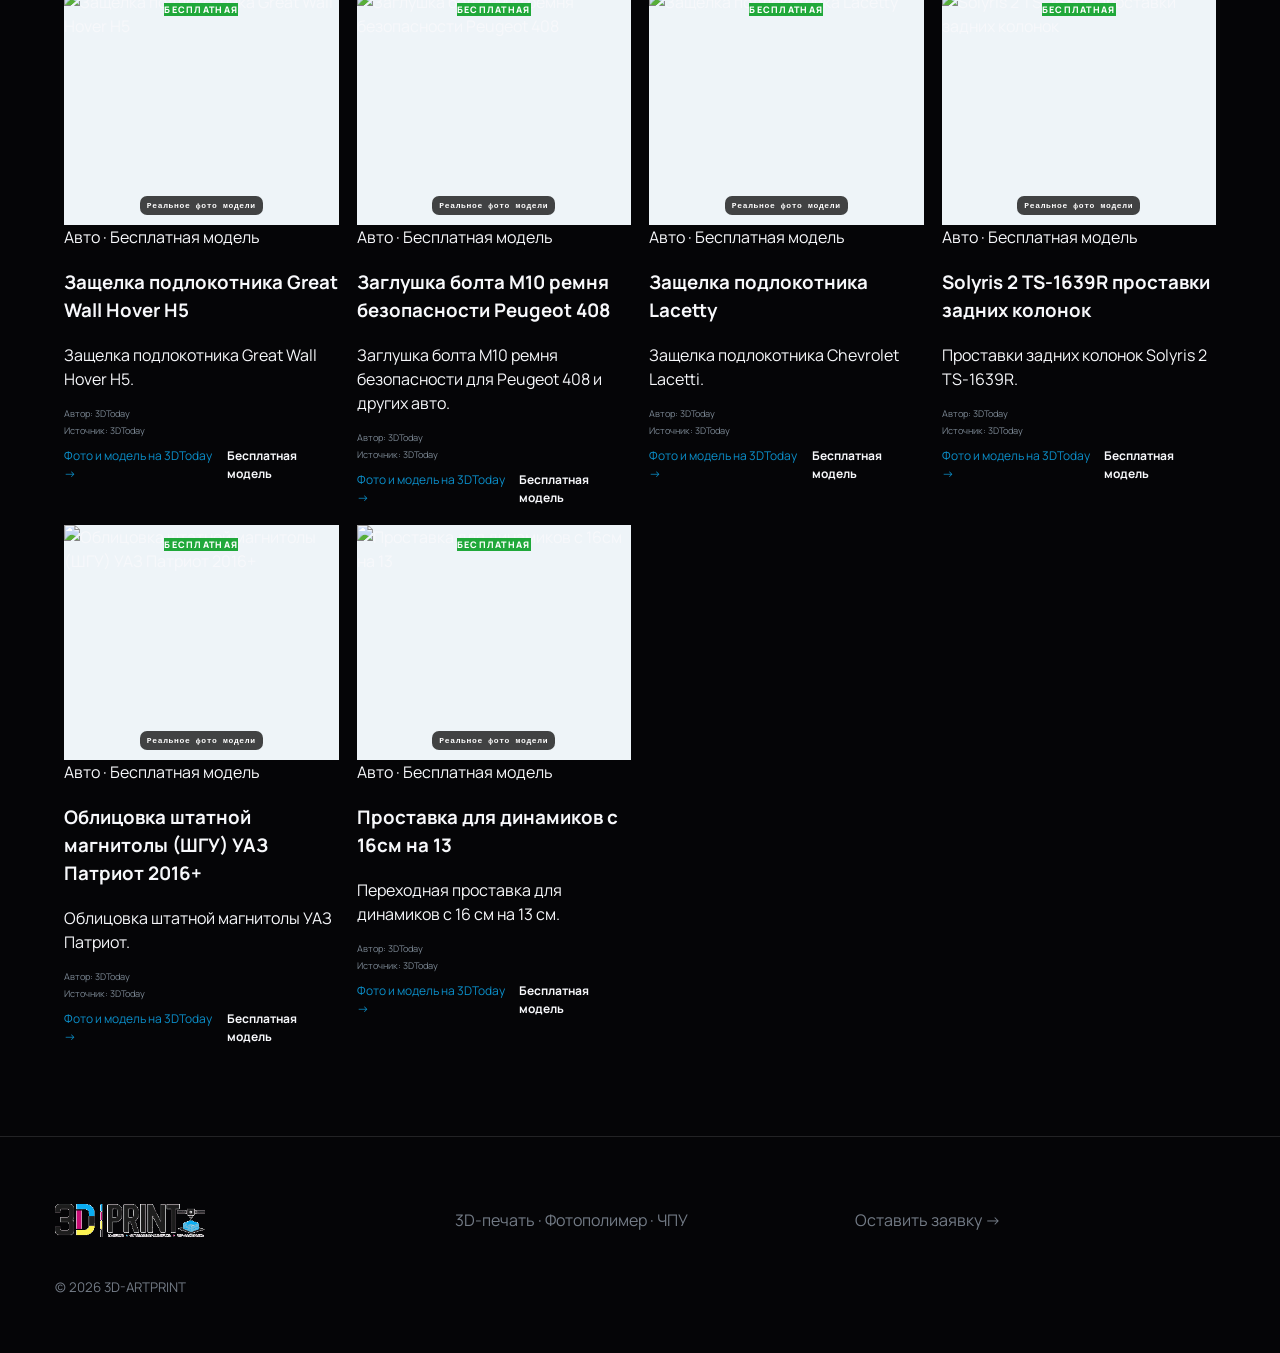
==== commit d58eaad9: "Directly load latest catalog search and header fixes" ====
--- a/catalog.html
+++ b/catalog.html
@@ -1 +1 @@
-<!doctype html><html lang="ru"><head><meta charset="UTF-8"><meta name="viewport" content="width=device-width,initial-scale=1.0"><meta name="description" content="Полный каталог моделей 3D-PRINT"><title>Каталог моделей — 3D-PRINT</title><link rel="stylesheet" href="style.css"><link rel="stylesheet" href="logo-print.css"><link rel="stylesheet" href="icons.css"><link rel="stylesheet" href="background-effect.css"><link rel="stylesheet" href="catalog-enhance.css"><link rel="stylesheet" href="back-to-top.css"><style>.catalog-page{padding:0 5vw 90px;min-height:100vh}.catalog-controls{padding:18px 0 8px;background:rgba(246,249,251,.96)}.catalog-search-wrap{width:100%;margin:0 auto 14px}.catalog-search{display:flex;align-items:center;gap:12px;width:100%;box-sizing:border-box;background:#fff;border:1px solid #d7e1e9;border-radius:16px;padding:0 20px;height:62px;box-shadow:0 12px 35px rgba(35,70,100,.08)}.catalog-search>span{font-size:28px;color:#0b9bd8}.catalog-search input{flex:1;min-width:0;border:0!important;outline:0!important;background:transparent!important;font:inherit;font-size:17px!important;padding:0!important;margin:0!important}.catalog-search button{border:0;background:transparent;font-size:25px;color:#8d99a6;cursor:pointer}.filters{display:flex;justify-content:center;gap:9px;overflow:auto;padding:3px 2px 10px;scrollbar-width:none}.filters::-webkit-scrollbar{display:none}.filters button{position:relative;flex:0 0 auto;border:1px solid #d8e1e9;background:rgba(255,255,255,.92);color:#27323d;border-radius:13px;padding:12px 17px;font:inherit;cursor:pointer;transition:transform .25s,background .25s,color .25s,box-shadow .25s}.filters button:before{content:'';position:absolute;inset:0;border-radius:13px;background:linear-gradient(110deg,transparent 25%,rgba(255,255,255,.65),transparent 75%);transform:translateX(-130%);transition:transform .5s}.filters button:hover{transform:translateY(-3px);box-shadow:0 10px 25px rgba(20,40,60,.1)}.filters button:hover:before{transform:translateX(130%)}.filters button.active{background:#111;color:#fff;border-color:#111;box-shadow:0 10px 25px rgba(0,0,0,.15)}.catalog-hero{display:flex;justify-content:space-between;align-items:end;gap:30px;padding:45px 0 35px}.catalog-hero h1{font-size:clamp(48px,7vw,90px);line-height:.9;margin:8px 0 20px}.catalog-hero h1 em{font-style:normal;color:#139bd6}.catalog-hero p{max-width:720px;color:#687587}.catalog-back{padding:12px 17px;border:1px solid #d9e3ec;border-radius:12px;text-decoration:none;color:#111;background:#fff}.catalog-grid{display:grid;grid-template-columns:repeat(4,minmax(0,1fr));gap:18px;margin-top:20px}.catalog-grid .product{animation:cardIn .45s both}.catalog-more{display:flex!important;width:max-content;margin:32px auto 0;text-decoration:none!important;justify-content:center}.catalog-attribution{display:flex;gap:15px;align-items:center;padding:15px 18px;margin:22px auto;max-width:1200px;background:#fff;border:1px solid #e0e7ed;border-radius:14px;font-size:12px;color:#667482}.catalog-attribution span{flex:1}.catalog-attribution a{color:#0b8fca;text-decoration:none}.model-credit{display:grid;gap:3px;margin:10px 0;color:#7b8793;font-size:11px}.model-actions{display:flex;gap:8px;align-items:center}.model-actions a{color:#0b8fca;text-decoration:none;font-size:12px}.model-actions b{font-size:12px;margin-left:auto}.model-placeholder{position:relative;min-height:235px;overflow:hidden;cursor:pointer}.model-placeholder:after{content:'СМОТРЕТЬ ФОТО →';position:absolute;right:12px;top:12px;padding:7px 9px;border-radius:8px;background:rgba(17,17,17,.82);color:#fff;font-size:9px;letter-spacing:.08em;opacity:0;transform:translateY(-5px);transition:.25s;pointer-events:none}.product:hover .model-placeholder:after{opacity:1;transform:none}.model-stage{position:absolute;inset:0;display:grid;place-items:center;perspective:700px;background:radial-gradient(circle at 50% 35%,#fff 0,#edf4f8 58%,#e6edf2 100%)}.model-object{width:95px;height:75px;background:linear-gradient(135deg,#ffffff,#aab9c5);border:2px solid #7f909e;box-shadow:20px 22px 30px rgba(30,55,75,.2);transform:rotateX(55deg) rotateZ(-25deg);animation:floatModel 4s ease-in-out infinite}.model-gear .model-object{width:94px;height:94px;border-radius:50%;clip-path:polygon(50% 0,60% 11%,73% 5%,78% 19%,92% 22%,88% 36%,100% 48%,88% 59%,94% 73%,79% 78%,76% 93%,62% 87%,50% 100%,39% 89%,25% 95%,20% 80%,6% 76%,12% 61%,0 50%,12% 39%,7% 24%,22% 20%,27% 6%,40% 12%)}.model-clip .model-object{width:60px;height:105px;border-radius:16px 16px 9px 9px}.model-handle .model-object{width:125px;height:38px;border-radius:22px;transform:rotateX(55deg) rotateZ(-25deg)}.model-bracket .model-object{width:115px;height:85px;clip-path:polygon(0 0,100% 0,100% 24%,27% 24%,27% 100%,0 100%)}.model-box .model-object{width:115px;height:78px}.model-decor .model-object{width:75px;height:105px;border-radius:50% 50% 30% 30%}.model-axis{position:absolute;right:13px;bottom:10px;font-size:9px;letter-spacing:.2em;color:#71808c}.model-label{position:absolute;left:14px;bottom:11px;display:grid;gap:2px}.model-label b{font-size:9px;letter-spacing:.14em}.model-label small{font-size:9px;color:#7d8b96}.model-gridline{position:absolute;inset:0;background:linear-gradient(90deg,transparent 49.5%,rgba(17,157,216,.12) 50%,transparent 50.5%),linear-gradient(0deg,transparent 49.5%,rgba(17,157,216,.12) 50%,transparent 50.5%);background-size:35px 35px;opacity:.45}@keyframes floatModel{0%,100%{translate:0 0}50%{translate:0 -7px}}@keyframes cardIn{from{opacity:0;transform:translateY(12px)}to{opacity:1;transform:none}}@media(max-width:1050px){.catalog-grid{grid-template-columns:repeat(3,minmax(0,1fr))}}@media(max-width:760px){.catalog-hero{display:block}.catalog-back{display:inline-block;margin-top:15px}.catalog-grid{grid-template-columns:repeat(2,minmax(0,1fr))}.catalog-attribution{align-items:flex-start;flex-direction:column}.filters{justify-content:flex-start}}@media(max-width:520px){.catalog-grid{grid-template-columns:1fr}.catalog-hero h1{font-size:55px}}</style></head><body><header class="header"><a class="brand" href="index.html"><img src="assets/logo-horizontal.png" alt="3D-PRINT"></a><nav><a href="index.html#services">Услуги</a><a href="catalog.html">Каталог</a><a href="index.html#equipment">Оборудование</a><a href="index.html#contacts">Контакты</a></nav><a class="header-btn" href="index.html#order">Заказать</a></header><main class="catalog-page"><section class="catalog-controls"><div class="catalog-search-wrap"><div class="catalog-search"><span>⌕</span><input id="catalogSearchTop" type="search" placeholder="Поиск модели, марки автомобиля или детали…" autocomplete="off"><button type="button" id="clearSearchTop">×</button></div></div><div class="filters"></div></section><section class="catalog-hero"><div><p class="eyebrow">3D-PRINT · FULL LIBRARY</p><h1>Полный<br><em>каталог.</em></h1><p>Модели для автомобилей, дома, электроники, механики, декора, хобби и 3D-принтеров. Используйте поиск и фильтры, чтобы быстро найти нужную деталь.</p></div><a class="catalog-back" href="index.html">← На главную</a></section><div class="catalog-grid"></div></main><footer id="contacts"><img src="assets/logo-horizontal.png" alt="3D-PRINT"><p>3D-печать · Фотополимер · ЧПУ</p><a href="index.html#order">Оставить заявку →</a><small>© 2026 3D-PRINT</small></footer><script src="catalog-data.js"></script><script src="catalog-enhance.js"></script><script>document.addEventListener('click',e=>{const box=e.target.closest('.model-placeholder');if(!box)return;const card=box.closest('.product');const link=card&&card.querySelector('.model-actions a[href]');if(link)window.open(link.href,'_blank','noopener')});</script><script src="back-to-top.js"></script><script src="background-effect.js"></script></body></html>+<!doctype html><html lang="ru"><head><meta charset="UTF-8"><meta name="viewport" content="width=device-width,initial-scale=1.0"><meta name="description" content="Полный каталог моделей 3D-ARTPRINT"><title>Каталог моделей — 3D-ARTPRINT</title><link rel="stylesheet" href="style.css"><link rel="stylesheet" href="logo-print.css"><link rel="stylesheet" href="icons.css"><link rel="stylesheet" href="background-effect.css"><link rel="stylesheet" href="catalog-enhance.css"><link rel="stylesheet" href="back-to-top.css"><style>.catalog-page{padding:0 5vw 90px;min-height:100vh}.catalog-controls{padding:18px 0 8px;background:rgba(246,249,251,.96)}.catalog-search-wrap{width:100%;margin:0 auto 14px}.catalog-search{display:flex;align-items:center;gap:12px;width:100%;box-sizing:border-box;background:#fff;border:1px solid #d7e1e9;border-radius:16px;padding:0 20px;height:62px;box-shadow:0 12px 35px rgba(35,70,100,.08)}.catalog-search>span{font-size:28px;color:#0b9bd8}.catalog-search input{flex:1;min-width:0;border:0!important;outline:0!important;background:transparent!important;font:inherit;font-size:17px!important;padding:0!important;margin:0!important}.catalog-search button{border:0;background:transparent;font-size:25px;color:#8d99a6;cursor:pointer}.filters{display:flex;justify-content:center;gap:9px;overflow:auto;padding:3px 2px 10px;scrollbar-width:none}.filters::-webkit-scrollbar{display:none}.filters button{position:relative;flex:0 0 auto;border:1px solid #d8e1e9;background:rgba(255,255,255,.92);color:#27323d;border-radius:13px;padding:12px 17px;font:inherit;cursor:pointer;transition:transform .25s,background .25s,color .25s,box-shadow .25s}.filters button:before{content:'';position:absolute;inset:0;border-radius:13px;background:linear-gradient(110deg,transparent 25%,rgba(255,255,255,.65),transparent 75%);transform:translateX(-130%);transition:transform .5s}.filters button:hover{transform:translateY(-3px);box-shadow:0 10px 25px rgba(20,40,60,.1)}.filters button:hover:before{transform:translateX(130%)}.filters button.active{background:#111;color:#fff;border-color:#111;box-shadow:0 10px 25px rgba(0,0,0,.15)}.catalog-hero{display:flex;justify-content:space-between;align-items:end;gap:30px;padding:45px 0 35px}.catalog-hero h1{font-size:clamp(48px,7vw,90px);line-height:.9;margin:8px 0 20px}.catalog-hero h1 em{font-style:normal;color:#139bd6}.catalog-hero p{max-width:720px;color:#687587}.catalog-back{padding:12px 17px;border:1px solid #d9e3ec;border-radius:12px;text-decoration:none;color:#111;background:#fff}.catalog-grid{display:grid;grid-template-columns:repeat(4,minmax(0,1fr));gap:18px;margin-top:20px}.catalog-grid .product{animation:cardIn .45s both}.catalog-more{display:flex!important;width:max-content;margin:32px auto 0;text-decoration:none!important;justify-content:center}.catalog-attribution{display:flex;gap:15px;align-items:center;padding:15px 18px;margin:22px auto;max-width:1200px;background:#fff;border:1px solid #e0e7ed;border-radius:14px;font-size:12px;color:#667482}.catalog-attribution span{flex:1}.catalog-attribution a{color:#0b8fca;text-decoration:none}.model-credit{display:grid;gap:3px;margin:10px 0;color:#7b8793;font-size:11px}.model-actions{display:flex;gap:8px;align-items:center}.model-actions a{color:#0b8fca;text-decoration:none;font-size:12px}.model-actions b{font-size:12px;margin-left:auto}.model-placeholder{position:relative;min-height:235px;overflow:hidden;cursor:pointer}.model-placeholder:after{content:'СМОТРЕТЬ ФОТО →';position:absolute;right:12px;top:12px;padding:7px 9px;border-radius:8px;background:rgba(17,17,17,.82);color:#fff;font-size:9px;letter-spacing:.08em;opacity:0;transform:translateY(-5px);transition:.25s;pointer-events:none}.product:hover .model-placeholder:after{opacity:1;transform:none}.model-stage{position:absolute;inset:0;display:grid;place-items:center;perspective:700px;background:radial-gradient(circle at 50% 35%,#fff 0,#edf4f8 58%,#e6edf2 100%)}.model-object{width:95px;height:75px;background:linear-gradient(135deg,#ffffff,#aab9c5);border:2px solid #7f909e;box-shadow:20px 22px 30px rgba(30,55,75,.2);transform:rotateX(55deg) rotateZ(-25deg);animation:floatModel 4s ease-in-out infinite}.model-gear .model-object{width:94px;height:94px;border-radius:50%;clip-path:polygon(50% 0,60% 11%,73% 5%,78% 19%,92% 22%,88% 36%,100% 48%,88% 59%,94% 73%,79% 78%,76% 93%,62% 87%,50% 100%,39% 89%,25% 95%,20% 80%,6% 76%,12% 61%,0 50%,12% 39%,7% 24%,22% 20%,27% 6%,40% 12%)}.model-clip .model-object{width:60px;height:105px;border-radius:16px 16px 9px 9px}.model-handle .model-object{width:125px;height:38px;border-radius:22px;transform:rotateX(55deg) rotateZ(-25deg)}.model-bracket .model-object{width:115px;height:85px;clip-path:polygon(0 0,100% 0,100% 24%,27% 24%,27% 100%,0 100%)}.model-box .model-object{width:115px;height:78px}.model-decor .model-object{width:75px;height:105px;border-radius:50% 50% 30% 30%}.model-axis{position:absolute;right:13px;bottom:10px;font-size:9px;letter-spacing:.2em;color:#71808c}.model-label{position:absolute;left:14px;bottom:11px;display:grid;gap:2px}.model-label b{font-size:9px;letter-spacing:.14em}.model-label small{font-size:9px;color:#7d8b96}.model-gridline{position:absolute;inset:0;background:linear-gradient(90deg,transparent 49.5%,rgba(17,157,216,.12) 50%,transparent 50.5%),linear-gradient(0deg,transparent 49.5%,rgba(17,157,216,.12) 50%,transparent 50.5%);background-size:35px 35px;opacity:.45}@keyframes floatModel{0%,100%{translate:0 0}50%{translate:0 -7px}}@keyframes cardIn{from{opacity:0;transform:translateY(12px)}to{opacity:1;transform:none}}@media(max-width:1050px){.catalog-grid{grid-template-columns:repeat(3,minmax(0,1fr))}}@media(max-width:760px){.catalog-hero{display:block}.catalog-back{display:inline-block;margin-top:15px}.catalog-grid{grid-template-columns:repeat(2,minmax(0,1fr))}.catalog-attribution{align-items:flex-start;flex-direction:column}.filters{justify-content:flex-start}}@media(max-width:520px){.catalog-grid{grid-template-columns:1fr}.catalog-hero h1{font-size:55px}}</style></head><body><header class="header"><a class="brand" href="index.html"><img src="assets/logo-horizontal.png" alt="3D-ARTPRINT"></a><nav><a href="index.html#services">Услуги</a><a href="catalog.html">Каталог</a><a href="index.html#equipment">Оборудование</a><a href="index.html#contacts">Контакты</a></nav><a class="header-btn" href="index.html#order">Заказать</a></header><main class="catalog-page"><section class="catalog-controls"><div class="catalog-search-wrap"><div class="catalog-search"><span>⌕</span><input id="catalogSearchTop" type="search" placeholder="Поиск модели, марки автомобиля или детали…" autocomplete="off"><button type="button" id="clearSearchTop">×</button></div></div><div class="filters"></div></section><section class="catalog-hero"><div><p class="eyebrow">3D-ARTPRINT · FULL LIBRARY</p><h1>Полный<br><em>каталог.</em></h1><p>Модели для автомобилей, дома, электроники, механики, декора, хобби и 3D-принтеров. Используйте поиск и фильтры, чтобы быстро найти нужную деталь.</p></div><a class="catalog-back" href="index.html">← На главную</a></section><div class="catalog-grid"></div></main><footer id="contacts"><img src="assets/logo-horizontal.png" alt="3D-ARTPRINT"><p>3D-печать · Фотополимер · ЧПУ</p><a href="index.html#order">Оставить заявку →</a><small>© 2026 3D-ARTPRINT</small></footer><script src="catalog-data.js?v=20260828-4"></script><script src="catalog-enhance.js?v=20260828-4"></script><script>document.addEventListener('click',e=>{const box=e.target.closest('.model-placeholder');if(!box)return;const card=box.closest('.product');const link=card&&card.querySelector('.model-actions a[href]');if(link)window.open(link.href,'_blank','noopener')});</script><script src="back-to-top.js?v=20260828-4"></script><script src="background-effect.js?v=20260828-4"></script><script src="catalog-fix.js?v=20260828-4"></script></body></html>
--- a/style.css
+++ b/style.css
@@ -1,2 +1,10 @@
 @import url('https://fonts.googleapis.com/css2?family=Manrope:wght@400;500;600;700;800&display=swap');
-:root{--bg:#f7f9fc;--card:#fff;--line:#d8e1ec;--text:#171719;--muted:#667085;--blue:#079bd7;--magenta:#e6007e;--yellow:#ffdf00;--ink:#1c1b1d;--max:1200px}*{box-sizing:border-box}html{scroll-behavior:smooth}body{margin:0;background:var(--bg);color:var(--text);font-family:Manrope,Arial,sans-serif;line-height:1.5}body:before{content:"";position:fixed;inset:0;background-image:linear-gradient(#159ed014 1px,transparent 1px),linear-gradient(90deg,#159ed014 1px,transparent 1px);background-size:48px 48px;pointer-events:none;z-index:-2}a{color:inherit;text-decoration:none}.header{height:84px;background:#fffffff2;backdrop-filter:blur(14px);position:sticky;top:0;z-index:10;border-bottom:1px solid var(--line);display:flex;align-items:center;justify-content:space-between;padding:0 max(24px,calc((100vw - var(--max))/2))}.brand{display:flex;align-items:center;width:190px}.brand img{display:block;width:190px;height:auto}.header nav{display:flex;gap:30px;color:#4b4b50;font-size:13px;font-weight:700}.header nav a:hover{color:var(--magenta)}.header-btn{background:var(--ink);color:#fff;border-radius:7px;padding:12px 19px;font-size:12px;font-weight:800}.header-btn:hover{background:var(--blue)}.hero{max-width:var(--max);min-height:700px;margin:auto;padding:75px 24px 80px;display:grid;grid-template-columns:1fr 1fr;gap:45px;align-items:center;position:relative}.hero:before{content:"";position:absolute;inset:0 0 0 -25vw;background:url('blueprint.svg') center/cover no-repeat;opacity:.32;z-index:-1}.hero-copy{position:relative;z-index:2}.eyebrow{font-size:11px;letter-spacing:.15em;color:#008bc4;font-weight:800;margin:0 0 16px}.hero h1{font-size:clamp(50px,6vw,78px);line-height:.98;letter-spacing:-.065em;margin:0 0 27px;color:var(--ink)}.hero h1 em{font-style:normal;color:#008fc8}.hero-text{font-size:17px;color:#536174;max-width:590px}.actions{display:flex;gap:12px;margin:34px 0 50px}.btn{display:inline-flex;border:0;border-radius:8px;padding:14px 20px;font:800 13px Manrope;cursor:pointer;align-items:center;justify-content:center;transition:.2s}.primary{background:var(--ink);color:#fff;box-shadow:0 10px 25px #1c1b1d1c}.primary:hover{background:#008fc8;transform:translateY(-2px)}.ghost{border:1px solid #bdcad9;background:#fff;color:var(--ink)}.ghost:hover{border-color:var(--magenta);color:var(--magenta)}.stats{display:flex;gap:35px}.stats div{display:flex;flex-direction:column}.stats strong{font-size:25px;letter-spacing:-.04em;color:var(--ink)}.stats span{font-size:11px;color:var(--muted);max-width:120px}.hero-art{min-height:490px;position:relative;overflow:hidden;border:1px solid #ccd9e7;border-radius:20px;background:linear-gradient(145deg,#fff,#edf5fb);box-shadow:0 25px 70px #55739a1c}.hero-art:before{content:"";position:absolute;inset:0;background:url('blueprint.svg') center/cover;opacity:.7;animation:blueprintFloat 18s linear infinite}.hero-art:after{content:"";position:absolute;left:50%;bottom:18px;width:76%;height:35px;transform:translateX(-50%);border-radius:50%;background:#5a769633;filter:blur(16px)}.blueprint{position:absolute;color:#008fc8;opacity:.27;font:700 10px monospace;line-height:1.6;letter-spacing:.08em;z-index:1}.blueprint:after{content:"";display:block;width:90px;height:90px;border:1px solid currentColor;border-radius:50%;margin-top:7px}.blueprint-a{left:25px;top:45px;transform:rotate(-12deg)}.blueprint-b{right:22px;top:100px;transform:rotate(9deg)}.blueprint-c{left:42px;bottom:45px;transform:rotate(8deg)}.printer-scene{position:absolute;width:500px;height:410px;left:50%;top:54%;transform:translate(-50%,-50%);z-index:3;filter:drop-shadow(0 25px 25px rgba(21,50,91,.18));animation:printerFloat 5s ease-in-out infinite}.printer-back{position:absolute;left:78px;top:35px;width:340px;height:285px;border:8px solid #18283e;border-bottom:0;border-radius:12px 12px 0 0;background:linear-gradient(135deg,#eef4fb,#dbe6f3);box-shadow:inset 0 0 0 2px #73839a}.printer-frame{position:absolute;background:linear-gradient(90deg,#142237,#40536b);border-radius:5px}.frame-left{left:68px;top:35px;width:15px;height:305px}.frame-right{right:69px;top:35px;width:15px;height:305px}.frame-top{left:70px;top:27px;width:335px;height:16px}.printer-bed{position:absolute;left:45px;bottom:58px;width:400px;height:35px;transform:skewX(-10deg);background:linear-gradient(#596b82,#1a2a40);border:2px solid #0f1e32;border-radius:5px}.printer-bed:after{content:"";position:absolute;left:30px;right:30px;top:7px;height:4px;background:#a8b9cc;border-radius:5px}.print-area{position:absolute;left:62px;bottom:30px;width:275px;height:105px;overflow:hidden;transform:skewX(10deg);background:linear-gradient(145deg,#dce7f2,#f8fbfe);border-radius:5px;box-shadow:0 2px 8px #10263d35}.printed-logo{position:absolute;left:8px;bottom:7px;width:259px;height:auto;display:block;filter:drop-shadow(0 2px 2px #18283e45);transform-origin:bottom;animation:logoPrint 6s cubic-bezier(.45,.05,.25,1) infinite}.print-lines{position:absolute;left:0;right:0;bottom:0;height:3px;background:repeating-linear-gradient(90deg,#079bd7 0 5px,transparent 5px 9px);opacity:.75;animation:scanLine 6s linear infinite}.gantry{position:absolute;left:83px;top:80px;width:325px;height:80px}.rail{position:absolute;top:10px;left:0;right:0;height:13px;border-radius:7px;background:linear-gradient(#566b83,#17283e)}.print-head{position:absolute;top:0;left:55px;width:70px;height:65px;border-radius:7px;background:linear-gradient(135deg,#253b54,#0d1c30);box-shadow:0 5px 10px #12223855;animation:headMove 6s ease-in-out infinite}.fan{position:absolute;left:17px;top:13px;width:36px;height:36px;border-radius:50%;border:5px solid #6f8198;background:repeating-conic-gradient(#263c54 0 12deg,#14253a 12deg 45deg);animation:fanSpin .8s linear infinite}.nozzle{position:absolute;left:28px;bottom:-14px;width:15px;height:20px;background:linear-gradient(90deg,#a5b2c1,#394b60);clip-path:polygon(0 0,100% 0,72% 100%,28% 100%)}.filament{position:absolute;left:33px;top:-30px;width:4px;height:30px;background:#087fda;box-shadow:0 0 8px #087fda66}.control-panel{position:absolute;right:35px;bottom:77px;width:73px;height:125px;border-radius:8px;background:linear-gradient(145deg,#263b55,#0c192c);border:2px solid #5f7186;transform:rotate(-8deg);padding:12px 7px;color:#9ec4ff;font:7px monospace;display:flex;flex-direction:column;gap:7px}.control-panel span{color:#fff;font-weight:bold}.control-panel b{color:#3c91ff}.control-panel small{font-size:14px;color:#fff}.control-panel i{font-style:normal;color:#00b8ff;font-size:7px}.print-glow{position:absolute;left:170px;bottom:75px;width:120px;height:35px;background:#087fda;filter:blur(22px);opacity:.22;animation:glow 1.8s ease-in-out infinite}.printer-status{position:absolute;right:20px;top:20px;background:rgba(255,255,255,.96);border:1px solid #d5e1f0;border-radius:10px;padding:11px 13px;display:flex;align-items:center;gap:9px;box-shadow:0 8px 25px rgba(39,75,120,.1);font-size:10px;z-index:4}.printer-status .status-dot{width:8px;height:8px;border-radius:50%;background:#25b96f;box-shadow:0 0 0 4px #25b96f1c;animation:pulse 1.5s infinite}.printer-status b{display:block}.printer-status small{display:block;color:#78869a;margin-top:2px}.printer-status>strong{font-size:8px;color:#25a865;margin-left:8px}.hero-logo-mark{position:absolute;left:18px;bottom:16px;width:76px;height:76px;border-radius:50%;overflow:hidden;z-index:4;background:#fff;box-shadow:0 8px 20px #425d7820}.hero-logo-mark img{width:100%;height:100%;object-fit:cover}@keyframes headMove{0%,100%{left:55px}20%{left:90px}45%{left:205px}70%{left:125px}88%{left:235px}}@keyframes logoPrint{0%,12%{clip-path:inset(100% 0 0 0);transform:scaleY(.1)}55%{clip-path:inset(0 0 0 0);transform:scaleY(1)}100%{clip-path:inset(0 0 0 0);transform:scaleY(1)}}@keyframes scanLine{0%,10%{transform:translateY(90px)}55%,100%{transform:translateY(-100px)}}@keyframes fanSpin{to{transform:rotate(360deg)}}@keyframes printerFloat{0%,100%{transform:translate(-50%,-50%)}50%{transform:translate(-50%,-53%)}}@keyframes blueprintFloat{from{background-position:0 0}to{background-position:90px 35px}}@keyframes glow{50%{opacity:.4;transform:scale(1.2)}}@keyframes pulse{50%{box-shadow:0 0 0 7px #25b96f08}}.section{max-width:var(--max);margin:auto;padding:100px 24px}.identity-strip{display:flex;align-items:center;justify-content:space-between;gap:35px;border-top:1px solid var(--line);border-bottom:1px solid var(--line);padding-top:28px;padding-bottom:28px}.identity-strip div{width:250px}.identity-strip img{display:block;width:100%}.identity-strip p{margin:0;color:#687587;font-size:11px;letter-spacing:.08em;font-weight:700}.identity-strip p b{color:var(--magenta);padding:0 8px}.section-head{max-width:700px;margin-bottom:45px}.section-head h2{font-size:clamp(36px,5vw,58px);line-height:1;letter-spacing:-.055em;margin:0 0 18px}.section-head>p:last-child{color:var(--muted)}.inline{display:flex;justify-content:space-between;align-items:end;max-width:none}.text-link{font-size:13px;color:#008fc8;font-weight:800}.service-grid{display:grid;grid-template-columns:repeat(4,1fr);gap:14px}.service{min-height:260px;padding:27px;background:#fff;border:1px solid var(--line);border-radius:14px;box-shadow:0 8px 28px #4d6c8d0a;transition:.25s;position:relative;overflow:hidden}.service:after{content:"";position:absolute;width:100px;height:100px;right:-35px;top:-35px;border:1px solid #079bd733;border-radius:50%}.service:hover{transform:translateY(-4px);border-color:#8ccfe8;box-shadow:0 15px 35px #4d6c8d18}.service.featured{background:linear-gradient(145deg,#eefaff,#fff);border-color:#8bd0ea}.service span{font-size:11px;color:#008fc8;font-weight:800}.service h3{font-size:19px;letter-spacing:-.04em;margin-top:70px}.service p{font-size:13px;color:var(--muted)}.filters{display:flex;gap:8px;flex-wrap:wrap;margin-bottom:25px}.filters button{background:#fff;border:1px solid var(--line);color:#667085;border-radius:30px;padding:9px 15px;font:700 12px Manrope;cursor:pointer}.filters button.active,.filters button:hover{background:var(--ink);color:#fff;border-color:var(--ink)}.catalog-grid{display:grid;grid-template-columns:repeat(4,1fr);gap:15px}.product{background:#fff;border:1px solid var(--line);border-radius:13px;overflow:hidden;box-shadow:0 8px 28px #4d6c8d0b;transition:.25s}.product:hover{transform:translateY(-3px);box-shadow:0 15px 35px #4d6c8d18}.product-image{aspect-ratio:1/.9}.placeholder{display:flex;align-items:center;justify-content:center;background:linear-gradient(135deg,#eefaff,#e0edf7);font-size:30px;font-weight:800;letter-spacing:-.07em;color:#7193ad}.product-info{padding:17px}.product-info span{font-size:10px;color:var(--muted)}.product-info h3{font-size:15px;margin:6px 0 12px}.product-info b{font-size:13px;color:#008fc8}.equipment{border-top:1px solid var(--line)}.equipment-list{display:grid;grid-template-columns:repeat(3,minmax(0,1fr));gap:14px;border-top:0}.equipment-card{display:grid;grid-template-columns:70px 1fr;gap:18px;align-items:center;padding:24px;background:#fff;border:1px solid var(--line);border-radius:14px;box-shadow:0 8px 28px #4d6c8d0a;transition:.25s;min-height:150px}.equipment-card:hover{transform:translateY(-3px);border-color:#8ccfe8;box-shadow:0 15px 35px #4d6c8d18}.number{font-size:25px;font-weight:800;color:#008fc8}.equipment-card p{margin:0 0 5px;color:var(--muted);font-size:11px;text-transform:uppercase;letter-spacing:.1em}.equipment-card h3{font-size:21px;margin:0 0 7px;letter-spacing:-.04em}.equipment-card span{font-size:12px;color:#69778a}.order-box{background:linear-gradient(135deg,#fff,#eefaff);border:1px solid #c9d9e9;border-radius:20px;padding:55px;display:grid;grid-template-columns:1fr 1fr;gap:70px;position:relative;overflow:hidden;box-shadow:0 20px 60px #49698b12}.order-box:after{content:"";position:absolute;right:-100px;bottom:-120px;width:420px;height:420px;background:url('blueprint.svg') center/cover;opacity:.35;pointer-events:none}.order h2{font-size:48px;line-height:1;letter-spacing:-.055em;margin:0 0 20px}.order p{color:var(--muted);font-size:14px;max-width:430px}.order-mark{width:95px;margin-top:30px;display:block;opacity:.9}form{display:grid;gap:13px;position:relative;z-index:1}label{font-size:11px;color:#526174}input,textarea{width:100%;margin-top:6px;background:#fff;border:1px solid #cbd8e7;border-radius:8px;color:#111827;padding:13px;font:13px Manrope}input:focus,textarea:focus{outline:2px solid #079bd733;border-color:#079bd7}textarea{min-height:85px;resize:vertical}input[type=file]{padding:11px}form small{font-size:10px;color:#7a8798}footer{border-top:1px solid var(--line);max-width:var(--max);margin:auto;padding:35px 24px 50px;display:flex;align-items:center;gap:30px;flex-wrap:wrap;background:#ffffff80}footer>img{width:190px;height:auto}footer p,footer small{font-size:11px;color:#7a8798}footer a{font-size:12px;margin-left:auto;color:#008fc8;font-weight:800}@media(max-width:850px){.header nav{display:none}.hero{grid-template-columns:1fr;padding-top:55px}.hero-art{min-height:390px}.service-grid,.catalog-grid{grid-template-columns:repeat(2,1fr)}.equipment-list{grid-template-columns:1fr}.order-box{grid-template-columns:1fr;gap:35px;padding:30px}.order h2{font-size:38px}.identity-strip{display:block}.identity-strip div{width:230px;margin-bottom:18px}}@media(max-width:520px){.brand{width:145px}.brand img{width:145px}.hero h1{font-size:46px}.stats{gap:18px}.service-grid,.catalog-grid{grid-template-columns:1fr}.section{padding:75px 18px}.hero{padding-left:18px;padding-right:18px}.header{padding:0 18px}.header-btn{padding:8px 12px}.equipment-card{grid-template-columns:55px 1fr}.equipment-card h3{font-size:21px}.actions{flex-direction:column}.btn{width:100%}.inline{display:block}.inline .text-link{display:inline-block;margin-top:15px}.printer-scene{transform:translate(-50%,-50%) scale(.72)}}
+:root{--bg:#050505;--text:#f5f5f5;--muted:#9999a2;--cyan:#00b8ff;--pink:#ff0b83;--yellow:#ffd400;--purple:#9b4dff;--orange:#ff7a00}
+*{box-sizing:border-box}html{scroll-behavior:smooth}body{margin:0;background:var(--bg);color:var(--text);font-family:Manrope,Arial,sans-serif;line-height:1.5;overflow-x:hidden}a{color:inherit;text-decoration:none}button,input,textarea{font:inherit}.noise{position:fixed;inset:0;pointer-events:none;z-index:100;opacity:.025;background-image:radial-gradient(#fff .6px,transparent .6px);background-size:5px 5px}body:before{content:"";position:fixed;inset:0;z-index:-2;background:radial-gradient(circle at 75% 15%,#008cff12,transparent 28%),radial-gradient(circle at 20% 75%,#ff008512,transparent 30%),#050505}
+.header{height:82px;position:sticky;top:0;z-index:50;display:flex;align-items:center;gap:30px;padding:0 max(28px,calc((100vw - 1420px)/2));background:rgba(5,5,5,.94);border-bottom:1px solid #ffffff16;backdrop-filter:blur(16px)}.brand{display:flex;align-items:center;position:relative;font-weight:800;font-size:25px;letter-spacing:-.08em;white-space:nowrap}.brand .b3d{color:#111;font-size:31px;-webkit-text-stroke:1px #eee;text-shadow:3px 3px 0 var(--cyan)}.brand .bart{color:var(--pink)}.brand>span:last-of-type{color:#f5f5f5}.brand small{position:absolute;left:2px;top:38px;font-size:6px;letter-spacing:.13em;color:#85858d;white-space:nowrap}.nav{display:flex;align-items:center;justify-content:center;gap:28px;margin-left:auto}.nav a{font-size:12px;font-weight:700;color:#bdbdc4;transition:.2s}.nav a:hover,.nav a.active{color:#fff}.header-cta{padding:12px 19px;border-radius:5px;background:#fff;color:#050505;font-size:12px;font-weight:800}.header-cta:hover{background:var(--cyan);color:#fff}.menu-btn{display:none;background:none;border:0;color:#fff;font-size:24px}
+.hero{max-width:1420px;min-height:720px;margin:auto;padding:80px 55px 70px;display:grid;grid-template-columns:.9fr 1.1fr;gap:55px;align-items:center}.hero-copy{z-index:3}.mini-line,.kicker{display:inline-flex;align-items:center;gap:9px;color:#a8a8b0;font-size:10px;font-weight:800;letter-spacing:.18em}.mini-line i{width:26px;height:2px;background:linear-gradient(90deg,var(--cyan),var(--pink))}.hero h1{font-size:clamp(60px,7vw,112px);line-height:.84;letter-spacing:-.09em;margin:24px 0 13px}.hero h1 span{color:#eee}.hero h1:after{content:"";display:block;width:145px;height:7px;margin-top:15px;background:linear-gradient(90deg,var(--cyan),var(--pink),var(--yellow));border-radius:10px}.slogan{font-size:13px;letter-spacing:.3em;font-weight:800}.slogan b{color:var(--pink);padding:0 7px}.hero-copy>p{max-width:610px;color:#a0a0a8;font-size:15px;margin:28px 0}.hero-actions{display:flex;gap:12px;flex-wrap:wrap}.btn{display:inline-flex;align-items:center;justify-content:center;gap:12px;border:0;border-radius:4px;padding:14px 22px;font:800 11px Manrope;cursor:pointer;transition:.25s}.btn-main{background:linear-gradient(90deg,var(--cyan),#0074ff);color:#fff}.btn-main:hover{transform:translateY(-3px);box-shadow:0 12px 35px #00aaff30}.btn-outline{border:1px solid #ffffff30;background:transparent;color:#fff}.btn-outline:hover{border-color:var(--pink);background:#ff0b8310;transform:translateY(-3px)}.hero-facts{display:flex;gap:30px;margin-top:42px}.hero-facts div{display:flex;flex-direction:column;border-left:1px solid #ffffff25;padding-left:12px}.hero-facts strong{font-size:18px}.hero-facts span{font-size:9px;color:#777780;text-transform:uppercase;letter-spacing:.14em}
+.hero-visual{height:535px;position:relative;overflow:hidden;border:1px solid #ffffff1c;background:#090a0c;box-shadow:0 25px 80px #000;border-radius:4px}.hero-visual:before{content:"";position:absolute;inset:0;background:linear-gradient(#00bfff0b 1px,transparent 1px),linear-gradient(90deg,#00bfff0b 1px,transparent 1px);background-size:40px 40px}.bp{position:absolute;color:#6ddfff55;font:700 8px monospace;letter-spacing:.15em}.bp:after{content:"";display:block;width:75px;height:75px;border:1px solid currentColor;border-radius:50%;margin-top:8px}.bp1{left:24px;top:25px}.bp2{right:25px;top:75px}.bp3{left:35px;bottom:30px}.hero-logo{position:absolute;left:9%;top:25%;font-size:80px;line-height:1;font-weight:800;letter-spacing:-.1em;z-index:3}.hero-logo span{color:#111;-webkit-text-stroke:1px #f1f1f1;text-shadow:5px 5px 0 var(--cyan)}.hero-logo b{color:var(--pink)}.hero-logo em{font-style:normal;color:#eee}.rainbow{position:absolute;left:12%;top:50%;width:76%;height:7px;background:linear-gradient(90deg,var(--cyan),#7050ff,var(--pink),var(--orange),var(--yellow));border-radius:10px;transform:rotate(-3deg);box-shadow:0 0 18px #ff008855}.visual-tag{position:absolute;left:16%;top:54%;font-size:11px;letter-spacing:.28em;color:#ddd}.visual-tag b{color:var(--pink);margin:0 8px}.airbrush{position:absolute;right:0;top:9%;width:330px;height:350px;transform:rotate(-27deg);z-index:5;filter:drop-shadow(0 18px 15px #000)}.air-body{position:absolute;left:55px;top:115px;width:195px;height:67px;border-radius:38px 16px 16px 38px;background:linear-gradient(145deg,#fff,#9aa3ae 40%,#252b33 75%,#d6dde5);border:2px solid #eef3f7}.air-cup{position:absolute;left:92px;top:53px;width:80px;height:78px;border-radius:12px 12px 34px 34px;background:linear-gradient(145deg,#fff,#7f8995 40%,#1b2028 72%,#d0d8e0);border:2px solid #edf3f7}.air-trigger{position:absolute;left:150px;top:102px;width:36px;height:52px;border:3px solid #e6edf3;border-radius:15px;background:#4e5966;transform:rotate(18deg)}.air-nozzle{position:absolute;left:224px;top:133px;width:105px;height:17px;border-radius:10px;background:linear-gradient(#e8eef3,#5a6570,#e8eef3);border:2px solid #d1dae2}.air-handle{position:absolute;left:91px;top:169px;width:72px;height:130px;border-radius:15px 10px 30px 25px;background:linear-gradient(105deg,#252d36,#aeb7c1,#202832);border:2px solid #cbd5df;transform:skewX(-9deg)}.spray{position:absolute;left:315px;top:136px;width:190px;height:110px}.spray i{position:absolute;width:7px;height:7px;border-radius:50%;box-shadow:0 0 11px currentColor;animation:particle 2s infinite ease-out}.spray i:nth-child(1){color:var(--cyan);left:5px;top:45px}.spray i:nth-child(2){color:var(--pink);left:35px;top:12px;animation-delay:.2s}.spray i:nth-child(3){color:var(--yellow);left:54px;top:70px;animation-delay:.4s}.spray i:nth-child(4){color:var(--cyan);left:82px;top:35px;animation-delay:.6s}.spray i:nth-child(5){color:var(--orange);left:110px;top:78px;animation-delay:.8s}.spray i:nth-child(6){color:var(--purple);left:130px;top:15px;animation-delay:1s}.spray i:nth-child(7){color:#00eaff;left:158px;top:50px;animation-delay:1.2s}.spray i:nth-child(8){color:var(--pink);left:182px;top:5px;animation-delay:1.4s}@keyframes particle{0%{opacity:0;transform:scale(.3) translateX(-10px)}30%{opacity:1}100%{opacity:0;transform:scale(1.4) translateX(40px)}}.cloud{position:absolute;width:180px;height:180px;border-radius:50%;filter:blur(50px);opacity:.18}.c1{right:8%;top:30%;background:var(--cyan)}.c2{right:25%;top:50%;background:var(--pink)}.c3{right:10%;bottom:5%;background:var(--yellow)}
+.service-strip{max-width:1420px;margin:auto;padding:22px 55px;border-top:1px solid #ffffff16;border-bottom:1px solid #ffffff16;display:flex;align-items:center;gap:30px}.strip-title{min-width:245px;display:flex;flex-direction:column}.strip-title span{font-size:8px;letter-spacing:.2em;color:#777}.strip-title strong{font-size:18px}.strip-title em{font-style:normal;color:var(--cyan);font-size:13px}.strip-title b{color:var(--pink);font-size:13px}.service-icons{display:grid;grid-template-columns:repeat(6,1fr);width:100%}.service-icons a{display:flex;flex-direction:column;align-items:center;gap:5px;padding:7px;border-left:1px solid #ffffff12}.service-icons i{font-style:normal;font-size:25px}.service-icons b{font-size:8px;color:#ddd}.cyan{color:var(--cyan)}.blue{color:#6680ff}.pink{color:var(--pink)}.yellow{color:var(--yellow)}.purple{color:var(--purple)}.orange{color:var(--orange)}
+.section{max-width:1420px;margin:auto;padding:100px 55px}.section-head{max-width:700px;margin-bottom:45px}.section-head.center{margin-left:auto;margin-right:auto;text-align:center}.section-head h2{font-size:clamp(38px,5vw,66px);line-height:.98;letter-spacing:-.065em;margin:14px 0}.section-head h2 span{color:var(--cyan)}.section-head p{font-size:13px;color:#888891}.services-grid{display:grid;grid-template-columns:repeat(3,1fr);gap:16px}.service-card{position:relative;min-height:365px;padding:20px;border:1px solid #ffffff18;background:#0b0b0e;border-radius:3px;overflow:hidden;transition:.3s}.service-card:hover{transform:translateY(-6px);border-color:#ffffff40}.service-card small{color:#777;font:700 9px monospace}.card-art{height:135px;margin:12px 0 16px;border:1px solid #ffffff12;display:flex;align-items:center;justify-content:center;font-weight:800;font-size:40px;background:linear-gradient(145deg,#111319,#08090b);position:relative;overflow:hidden}.card-art:after{content:"";position:absolute;width:120px;height:120px;border-radius:50%;background:currentColor;opacity:.13;filter:blur(30px)}.print-art{color:var(--cyan)}.resin-art{color:#6680ff;font-size:22px;letter-spacing:.12em}.cnc-art{color:var(--pink);font-size:65px}.canvas-art{color:var(--yellow)}.air-art{color:var(--purple);font-size:24px}.souvenir-art{color:var(--orange)}.service-card h3{font-size:18px;margin:0 0 8px}.service-card p{font-size:11px;color:#898991;min-height:50px}.service-card a{font-size:10px;font-weight:800}.portfolio{background:linear-gradient(180deg,transparent,#09090c 25%,transparent)}.portfolio-grid{display:grid;grid-template-columns:1.3fr .7fr .7fr 1.3fr;gap:14px}.work{min-height:245px;padding:14px;border:1px solid #ffffff16;background:#0b0b0e}.work.wide{min-height:300px}.work-art{height:180px;display:flex;align-items:center;justify-content:center;font-size:58px;font-weight:800;background:#111216}.work.wide .work-art{height:225px}.dragon{color:var(--cyan)}.painting{color:var(--yellow)}.car{color:var(--purple)}.merch{color:var(--pink)}.work small{display:block;margin-top:12px;color:#5fdfff;font-size:8px;letter-spacing:.15em}.work h3{font-size:15px;margin:4px 0}.portfolio-btn{display:flex;width:max-content;margin:28px auto 0}.why{border-top:1px solid #ffffff12}.why-grid{display:grid;grid-template-columns:repeat(3,1fr);gap:12px}.why-card{padding:25px;border:1px solid #ffffff14;background:#0b0b0e}.why-card b{font-size:24px;color:var(--cyan)}.why-card h3{font-size:14px;margin:14px 0 5px}.why-card p{font-size:10px;color:#7f7f88;margin:0}.order-box{display:grid;grid-template-columns:1fr 1fr;gap:70px;padding:55px;border:1px solid #ffffff1c;background:#0b0b0e}.order-box h2{font-size:clamp(42px,5vw,70px);line-height:.95;letter-spacing:-.06em;margin:14px 0}.order-box h2 span{color:var(--pink)}.order-box p{color:#92929a;font-size:13px;max-width:500px}.order-mark{margin-top:45px;font-size:25px;font-weight:800;letter-spacing:-.06em}.order-mark b{color:var(--pink)}form{display:flex;flex-direction:column;gap:14px}label{font-size:10px;color:#aaa;font-weight:700}input,textarea{display:block;width:100%;margin-top:7px;padding:13px 14px;border:1px solid #ffffff1c;background:#060607;color:#fff;outline:none;border-radius:2px}input:focus,textarea:focus{border-color:var(--cyan)}textarea{resize:vertical}.form-note,#form-note{color:#777;font-size:9px}footer{max-width:1420px;margin:auto;padding:55px;border-top:1px solid #ffffff16;display:grid;grid-template-columns:1fr 1fr 1fr;gap:30px;align-items:center}.footer-brand{display:flex;flex-direction:column;font-size:23px;font-weight:800}.footer-brand b{color:var(--pink)}.footer-brand small{font-size:7px;color:#777;letter-spacing:.16em}.footer-nav{display:flex;gap:20px;justify-content:center}.footer-nav a{font-size:10px;color:#999}.footer-contact{display:flex;flex-direction:column;text-align:right}.footer-contact b{font-size:15px}.footer-contact span{font-size:9px;color:#777}.to-top{position:fixed;right:25px;bottom:25px;width:48px;height:48px;border:1px solid #ffffff25;background:#111;color:#fff;z-index:45;opacity:0;pointer-events:none;transition:.25s}.to-top.show{opacity:1;pointer-events:auto}.reveal{opacity:0;transform:translateY(25px);transition:opacity .7s,transform .7s}.reveal.visible{opacity:1;transform:none}
+@media(max-width:950px){.header{height:68px}.nav{display:none;position:absolute;left:15px;right:15px;top:68px;padding:20px;flex-direction:column;background:#0b0b0e;border:1px solid #ffffff1c}.nav.open{display:flex}.menu-btn{display:block;margin-left:auto}.header-cta{display:none}.hero{grid-template-columns:1fr;padding:55px 24px;min-height:auto}.hero-visual{height:430px}.service-strip{padding:20px 24px;display:block}.strip-title{margin-bottom:15px}.service-icons{grid-template-columns:repeat(3,1fr);gap:4px}.section{padding:70px 24px}.services-grid{grid-template-columns:1fr 1fr}.portfolio-grid{grid-template-columns:1fr 1fr}.why-grid{grid-template-columns:1fr 1fr}.order-box{grid-template-columns:1fr;padding:30px;gap:35px}footer{padding:40px 24px;grid-template-columns:1fr;text-align:left}.footer-nav{justify-content:flex-start;flex-wrap:wrap}.footer-contact{text-align:left}}
+@media(max-width:600px){.brand{font-size:20px}.brand .b3d{font-size:25px}.hero h1{font-size:62px}.hero-visual{height:350px}.hero-logo{font-size:48px;left:8%;top:28%}.airbrush{transform:scale(.72) rotate(-27deg);right:-65px;top:3%}.services-grid,.portfolio-grid,.why-grid{grid-template-columns:1fr}.service-icons{grid-template-columns:repeat(2,1fr)}.hero-facts{gap:15px}.order-box h2{font-size:48px}}
--- a/catalog-enhance.css
+++ b/catalog-enhance.css
@@ -1 +1 @@
-.catalog-search-wrap{margin:0 0 14px;width:100%!important;max-width:none!important}.catalog-search{display:flex;align-items:center;gap:10px;width:100%!important;max-width:none!important;box-sizing:border-box;background:#fff;border:1px solid #cbd8e7;border-radius:12px;padding:0 18px;box-shadow:0 8px 24px #4d6c8d0b}.catalog-search>span{font-size:24px;color:#079bd7;line-height:1}.catalog-search input{border:0;outline:0;margin:0;padding:14px 0;font-size:13px;background:transparent;box-shadow:none}.catalog-search button{border:0;background:transparent;font-size:22px;color:#8a98a9;cursor:pointer}.filters{margin-top:10px;display:flex!important;align-items:center;gap:7px!important;overflow:visible!important;flex-wrap:wrap!important;padding:0!important}.filters button{white-space:nowrap!important;flex:0 0 auto!important;padding:7px 12px!important;border:1px solid #d4e0ea!important;border-radius:999px!important;background:#fff!important;color:#566473!important;font:700 11px/1.1 Manrope,Arial,sans-serif!important;letter-spacing:0!important;box-shadow:none!important;transition:all .22s ease!important;min-height:30px!important}.filters button:hover{border-color:#079bd7!important;color:#079bd7!important;transform:translateY(-1px)!important;box-shadow:0 5px 14px rgba(7,155,215,.10)!important}.filters button.active{background:#111!important;color:#fff!important;border-color:#111!important;box-shadow:0 7px 16px rgba(17,17,17,.14)!important}.catalog-empty{display:none;text-align:center;padding:50px 20px;color:#778599;background:#fff;border:1px dashed #cbd8e7;border-radius:14px}.catalog-more{display:flex!important;width:max-content;margin:28px auto 0;min-width:260px;justify-content:center;align-items:center}.catalog-page>.catalog-controls .catalog-search-wrap{width:calc(100% + 10vw)!important;max-width:none!important;margin-left:-5vw;margin-right:-5vw;padding-left:5vw;padding-right:5vw;box-sizing:border-box}.catalog#catalog .catalog-grid .product:nth-child(n+5){display:none!important}.catalog#catalog .catalog-more,#catalogMore{display:flex!important;width:max-content;margin:28px auto 0;min-width:260px;justify-content:center;align-items:center}.model-type-badge{display:inline-flex!important;width:max-content;align-items:center;gap:6px;margin:0 0 8px;padding:6px 9px;border-radius:999px;font:800 9px/1 Manrope,Arial,sans-serif;letter-spacing:.08em}.model-type-free{background:#e8f8fc;color:#008fc8;border:1px solid #bdebf7}.model-type-paid{background:#191919;color:#fff;border:1px solid #191919}.model-type-print{background:#fff3f8;color:#d90078;border:1px solid #f3b8d6}.model-photo{display:block;width:100%;height:235px;object-fit:cover;background:#eef4f8;transition:transform .45s ease,filter .45s ease}.product:hover .model-photo{transform:scale(1.035);filter:saturate(1.05)}.has-model-photo{background:#eef4f8!important}.has-model-photo:after{content:'ВИЗУАЛИЗАЦИЯ · ОРИГИНАЛ →';position:absolute;right:12px;top:12px;padding:7px 9px;border-radius:8px;background:rgba(17,17,17,.82);color:#fff;font-size:8px;letter-spacing:.08em;opacity:0;transform:translateY(-5px);transition:.25s;pointer-events:none}.product:hover .has-model-photo:after{opacity:1;transform:none}.catalog-grid .product:nth-child(1) .model-stage,.catalog-grid .product:nth-child(2) .model-stage,.catalog-grid .product:nth-child(6) .model-stage,.catalog-grid .product:nth-child(7) .model-stage{background-size:cover;background-position:center}.catalog-grid .product:nth-child(1) .model-stage{background-image:url('assets/catalog/wall-organizer.svg')}.catalog-grid .product:nth-child(2) .model-stage{background-image:url('assets/catalog/drill-organizer.svg')}.catalog-grid .product:nth-child(6) .model-stage{background-image:url('assets/catalog/phone-stand.svg')}.catalog-grid .product:nth-child(7) .model-stage{background-image:url('assets/catalog/car-phone-holder.svg')}.catalog-grid .product:nth-child(1) .model-object,.catalog-grid .product:nth-child(2) .model-object,.catalog-grid .product:nth-child(6) .model-object,.catalog-grid .product:nth-child(7) .model-object{opacity:0}.catalog-grid .product:nth-child(1) .model-axis,.catalog-grid .product:nth-child(2) .model-axis,.catalog-grid .product:nth-child(6) .model-axis,.catalog-grid .product:nth-child(7) .model-axis{display:none}.model-gallery{position:relative;background:#eef4f8}.gallery-main{position:relative;display:block;width:100%;height:235px;padding:0;border:0;overflow:hidden;background:transparent;cursor:zoom-in}.gallery-main .model-photo,.gallery-main .model-stage{height:235px}.gallery-open{position:absolute;right:12px;top:12px;padding:8px 10px;border-radius:8px;background:rgba(17,17,17,.84);color:#fff;font-size:8px;font-weight:800;letter-spacing:.08em;opacity:0;transform:translateY(-5px);transition:.25s}.product:hover .gallery-open{opacity:1;transform:none}.gallery-thumbs{display:flex;gap:6px;padding:7px 9px;background:#fff;border-top:1px solid #e0e8ef}.gallery-thumbs .thumb{flex:1;border:1px solid #d7e1e9;border-radius:7px;background:#fff;padding:6px 4px;font:700 8px/1 Arial,sans-serif;color:#71808c;cursor:pointer;transition:.2s}.gallery-thumbs .thumb:hover,.gallery-thumbs .thumb.active{background:#111;color:#fff;border-color:#111}.model-gallery.tech-view .gallery-main{background:repeating-linear-gradient(0deg,rgba(8,154,214,.09) 0,rgba(8,154,214,.09) 1px,transparent 1px,transparent 18px),#edf5f9}.model-gallery.tech-view .model-photo{filter:grayscale(.25) contrast(1.05);opacity:.72}.model-gallery.detail-view .gallery-main{background:radial-gradient(circle at 50% 40%,#fff,#e6edf2)}.model-gallery.detail-view .gallery-main .model-photo{transform:scale(1.16);filter:contrast(1.08)}.gallery-modal{position:fixed;inset:0;z-index:9999;display:none;align-items:center;justify-content:center;padding:24px;background:rgba(10,20,30,.58);backdrop-filter:blur(8px)}.gallery-modal.open{display:flex}.gallery-dialog{position:relative;width:min(1000px,94vw);max-height:90vh;overflow:auto;display:grid;grid-template-columns:minmax(0,1.35fr) minmax(280px,.65fr);background:#fff;border:1px solid #d6e1ea;border-radius:22px;box-shadow:0 30px 90px rgba(0,0,0,.25);animation:galleryIn .28s ease both}.gallery-large{min-height:520px;display:grid;place-items:center;overflow:hidden;background:radial-gradient(circle at 50% 35%,#fff,#edf4f8 65%,#e2ebf1)}.gallery-large img{width:100%;height:100%;max-height:70vh;object-fit:contain;animation:galleryZoom .35s ease}.modal-stage{width:80%;height:75%;display:grid;place-items:center;position:relative;perspective:800px}.modal-stage .model-object{width:180px;height:140px}.gallery-info{padding:42px 34px;display:flex;flex-direction:column;justify-content:center}.gallery-kicker{font-size:10px;font-weight:800;letter-spacing:.16em;color:#079bd7}.gallery-info h2{font-size:clamp(28px,3vw,42px);line-height:1;margin:12px 0 14px}.gallery-info p{color:#718092;font-size:14px;line-height:1.6}.gallery-modal-thumbs{display:flex;gap:7px;margin:16px 0}.gallery-modal-thumbs:before{content:'Вид 01  ·  Технический  ·  Детали';font-size:10px;color:#84909c}.gallery-source{display:inline-flex;align-items:center;justify-content:center;margin-top:10px;padding:13px 16px;border-radius:11px;background:#111;color:#fff;text-decoration:none;font-weight:800;font-size:12px}.gallery-close{position:absolute;right:16px;top:12px;z-index:2;width:38px;height:38px;border:1px solid #d8e1e8;border-radius:50%;background:#fff;font-size:24px;line-height:1;cursor:pointer}.gallery-close:hover{transform:rotate(90deg)}@keyframes galleryIn{from{opacity:0;transform:translateY(15px) scale(.98)}to{opacity:1;transform:none}}@keyframes galleryZoom{from{opacity:0;transform:scale(.94)}to{opacity:1;transform:none}}@media(max-width:800px){.gallery-dialog{grid-template-columns:1fr}.gallery-large{min-height:360px}.gallery-info{padding:25px}.gallery-main,.gallery-main .model-photo,.gallery-main .model-stage{height:210px}}@media(max-width:600px){.catalog-search{max-width:none}.filters{gap:5px!important}.filters button{padding:6px 10px!important;font-size:10px!important;min-height:28px!important}.catalog-more{width:100%;min-width:0}.model-type-badge{font-size:8px}.gallery-thumbs{padding:6px}.gallery-thumbs .thumb{font-size:7px}}+.catalog-search-wrap{margin:0 0 14px;width:100%!important;max-width:none!important}.catalog-search{display:flex;align-items:center;gap:10px;width:100%!important;max-width:none!important;box-sizing:border-box;background:#fff;border:1px solid #cbd8e7;border-radius:12px;padding:0 18px;box-shadow:0 8px 24px #4d6c8d0b}.catalog-search>span{font-size:24px;color:#079bd7;line-height:1}.catalog-search input{border:0;outline:0;margin:0;padding:14px 0;font-size:13px;background:transparent;box-shadow:none;flex:1;min-width:0}.catalog-search button{border:0;background:transparent;font-size:22px;color:#8a98a9;cursor:pointer}.filters{margin-top:10px;display:flex!important;align-items:center;gap:7px!important;overflow:visible!important;flex-wrap:wrap!important;padding:0!important}.filters button{white-space:nowrap!important;flex:0 0 auto!important;padding:7px 12px!important;border:1px solid #d4e0ea!important;border-radius:999px!important;background:#fff!important;color:#566473!important;font:700 11px/1.1 Manrope,Arial,sans-serif!important;letter-spacing:0!important;box-shadow:none!important;transition:all .22s ease!important;min-height:30px!important}.filters button:hover{border-color:#079bd7!important;color:#079bd7!important;transform:translateY(-1px)!important;box-shadow:0 5px 14px rgba(7,155,215,.10)!important}.filters button.active{background:#111!important;color:#fff!important;border-color:#111!important;box-shadow:0 7px 16px rgba(17,17,17,.14)!important}.catalog-empty{display:none;text-align:center;padding:50px 20px;color:#778599;background:#fff;border:1px dashed #cbd8e7;border-radius:14px}.catalog-more{display:flex!important;width:max-content;margin:28px auto 0;min-width:260px;justify-content:center;align-items:center}.catalog-page>.catalog-controls .catalog-search-wrap{width:calc(100% + 10vw)!important;max-width:none!important;margin-left:-5vw;margin-right:-5vw;padding-left:5vw;padding-right:5vw;box-sizing:border-box}.catalog#catalog .catalog-grid .product:nth-child(n+5){display:none!important}.catalog#catalog .catalog-more,#catalogMore{display:flex!important;width:max-content;margin:28px auto 0;min-width:260px;justify-content:center;align-items:center}.model-type-badge{display:inline-flex!important;width:max-content;align-items:center;gap:6px;margin:0 0 8px;padding:6px 9px;border-radius:999px;font:800 9px/1 Manrope,Arial,sans-serif;letter-spacing:.08em}.model-type-free{background:#e8f8fc;color:#008fc8;border:1px solid #bdebf7}.model-type-paid{background:#191919;color:#fff;border:1px solid #191919}.model-type-print{background:#fff3f8;color:#d90078;border:1px solid #f3b8d6}.model-photo{display:block;width:100%;height:235px;object-fit:cover;background:#eef4f8;transition:transform .45s ease,filter .45s ease}.product:hover .model-photo{transform:scale(1.035);filter:saturate(1.05)}.has-model-photo{background:#eef4f8!important}.has-model-photo:after{content:'ВИЗУАЛИЗАЦИЯ · ОРИГИНАЛ →';position:absolute;right:12px;top:12px;padding:7px 9px;border-radius:8px;background:rgba(17,17,17,.82);color:#fff;font-size:8px;letter-spacing:.08em;opacity:0;transform:translateY(-5px);transition:.25s;pointer-events:none}.product:hover .has-model-photo:after{opacity:1;transform:none}.has-real-image{position:relative;overflow:hidden;background:#eef4f8!important}.has-real-image>a{display:block;width:100%;height:100%;position:relative}.has-real-image img{display:block;width:100%;height:235px;object-fit:cover;object-position:center;background:#eef4f8;transition:transform .45s ease,filter .45s ease}.product:hover .has-real-image img{transform:scale(1.035);filter:saturate(1.04)}.has-real-image .model-label{position:absolute;left:10px;right:10px;bottom:10px;display:flex;align-items:center;justify-content:space-between;gap:8px;pointer-events:none}.has-real-image .model-label b{background:#20a83a!important;color:#fff!important}.has-real-image .model-label small{background:rgba(17,17,17,.78);color:#fff;padding:5px 7px;border-radius:7px;font-size:8px}.catalog-grid .product:nth-child(1) .model-stage,.catalog-grid .product:nth-child(2) .model-stage,.catalog-grid .product:nth-child(6) .model-stage,.catalog-grid .product:nth-child(7) .model-stage{background-size:cover;background-position:center}.catalog-grid .product:nth-child(1) .model-stage{background-image:url('assets/catalog/wall-organizer.svg')}.catalog-grid .product:nth-child(2) .model-stage{background-image:url('assets/catalog/drill-organizer.svg')}.catalog-grid .product:nth-child(6) .model-stage{background-image:url('assets/catalog/phone-stand.svg')}.catalog-grid .product:nth-child(7) .model-stage{background-image:url('assets/catalog/car-phone-holder.svg')}.catalog-grid .product:nth-child(1) .model-object,.catalog-grid .product:nth-child(2) .model-object,.catalog-grid .product:nth-child(6) .model-object,.catalog-grid .product:nth-child(7) .model-object{opacity:0}.catalog-grid .product:nth-child(1) .model-axis,.catalog-grid .product:nth-child(2) .model-axis,.catalog-grid .product:nth-child(6) .model-axis,.catalog-grid .product:nth-child(7) .model-axis{display:none}.model-gallery{position:relative;background:#eef4f8}.gallery-main{position:relative;display:block;width:100%;height:235px;padding:0;border:0;overflow:hidden;background:transparent;cursor:zoom-in}.gallery-main .model-photo,.gallery-main .model-stage{height:235px}.gallery-open{position:absolute;right:12px;top:12px;padding:8px 10px;border-radius:8px;background:rgba(17,17,17,.84);color:#fff;font-size:8px;font-weight:800;letter-spacing:.08em;opacity:0;transform:translateY(-5px);transition:.25s}.product:hover .gallery-open{opacity:1;transform:none}.gallery-thumbs{display:flex;gap:6px;padding:7px 9px;background:#fff;border-top:1px solid #e0e8ef}.gallery-thumbs .thumb{flex:1;border:1px solid #d7e1e9;border-radius:7px;background:#fff;padding:6px 4px;font:700 8px/1 Arial,sans-serif;color:#71808c;cursor:pointer;transition:.2s}.gallery-thumbs .thumb:hover,.gallery-thumbs .thumb.active{background:#111;color:#fff;border-color:#111}.model-gallery.tech-view .gallery-main{background:repeating-linear-gradient(0deg,rgba(8,154,214,.09) 0,rgba(8,154,214,.09) 1px,transparent 1px,transparent 18px),#edf5f9}.model-gallery.tech-view .model-photo{filter:grayscale(.25) contrast(1.05);opacity:.72}.model-gallery.detail-view .gallery-main{background:radial-gradient(circle at 50% 40%,#fff,#e6edf2)}.model-gallery.detail-view .gallery-main .model-photo{transform:scale(1.16);filter:contrast(1.08)}.gallery-modal{position:fixed;inset:0;z-index:9999;display:none;align-items:center;justify-content:center;padding:24px;background:rgba(10,20,30,.58);backdrop-filter:blur(8px)}.gallery-modal.open{display:flex}.gallery-dialog{position:relative;width:min(1000px,94vw);max-height:90vh;overflow:auto;display:grid;grid-template-columns:minmax(0,1.35fr) minmax(280px,.65fr);background:#fff;border:1px solid #d6e1ea;border-radius:22px;box-shadow:0 30px 90px rgba(0,0,0,.25);animation:galleryIn .28s ease both}.gallery-large{min-height:520px;display:grid;place-items:center;overflow:hidden;background:radial-gradient(circle at 50% 35%,#fff,#edf4f8 65%,#e2ebf1)}.gallery-large img{width:100%;height:100%;max-height:70vh;object-fit:contain;animation:galleryZoom .35s ease}.modal-stage{width:80%;height:75%;display:grid;place-items:center;position:relative;perspective:800px}.modal-stage .model-object{width:180px;height:140px}.gallery-info{padding:42px 34px;display:flex;flex-direction:column;justify-content:center}.gallery-kicker{font-size:10px;font-weight:800;letter-spacing:.16em;color:#079bd7}.gallery-info h2{font-size:clamp(28px,3vw,42px);line-height:1;margin:12px 0 14px}.gallery-info p{color:#718092;font-size:14px;line-height:1.6}.gallery-modal-thumbs{display:flex;gap:7px;margin:16px 0}.gallery-modal-thumbs:before{content:'Вид 01  ·  Технический  ·  Детали';font-size:10px;color:#84909c}.gallery-source{display:inline-flex;align-items:center;justify-content:center;margin-top:10px;padding:13px 16px;border-radius:11px;background:#111;color:#fff;text-decoration:none;font-weight:800;font-size:12px}.gallery-close{position:absolute;right:16px;top:12px;z-index:2;width:38px;height:38px;border:1px solid #d8e1e8;border-radius:50%;background:#fff;font-size:24px;line-height:1;cursor:pointer}.gallery-close:hover{transform:rotate(90deg)}@keyframes galleryIn{from{opacity:0;transform:translateY(15px) scale(.98)}to{opacity:1;transform:none}}@keyframes galleryZoom{from{opacity:0;transform:scale(.94)}to{opacity:1;transform:none}}@media(max-width:800px){.gallery-dialog{grid-template-columns:1fr}.gallery-large{min-height:360px}.gallery-info{padding:25px}.gallery-main,.gallery-main .model-photo,.gallery-main .model-stage,.has-real-image img{height:210px}}@media(max-width:600px){.catalog-search{max-width:none}.filters{gap:5px!important}.filters button{padding:6px 10px!important;font-size:10px!important;min-height:28px!important}.catalog-more{width:100%;min-width:0}.model-type-badge{font-size:8px}.gallery-thumbs{padding:6px}.gallery-thumbs .thumb{font-size:7px!important}}
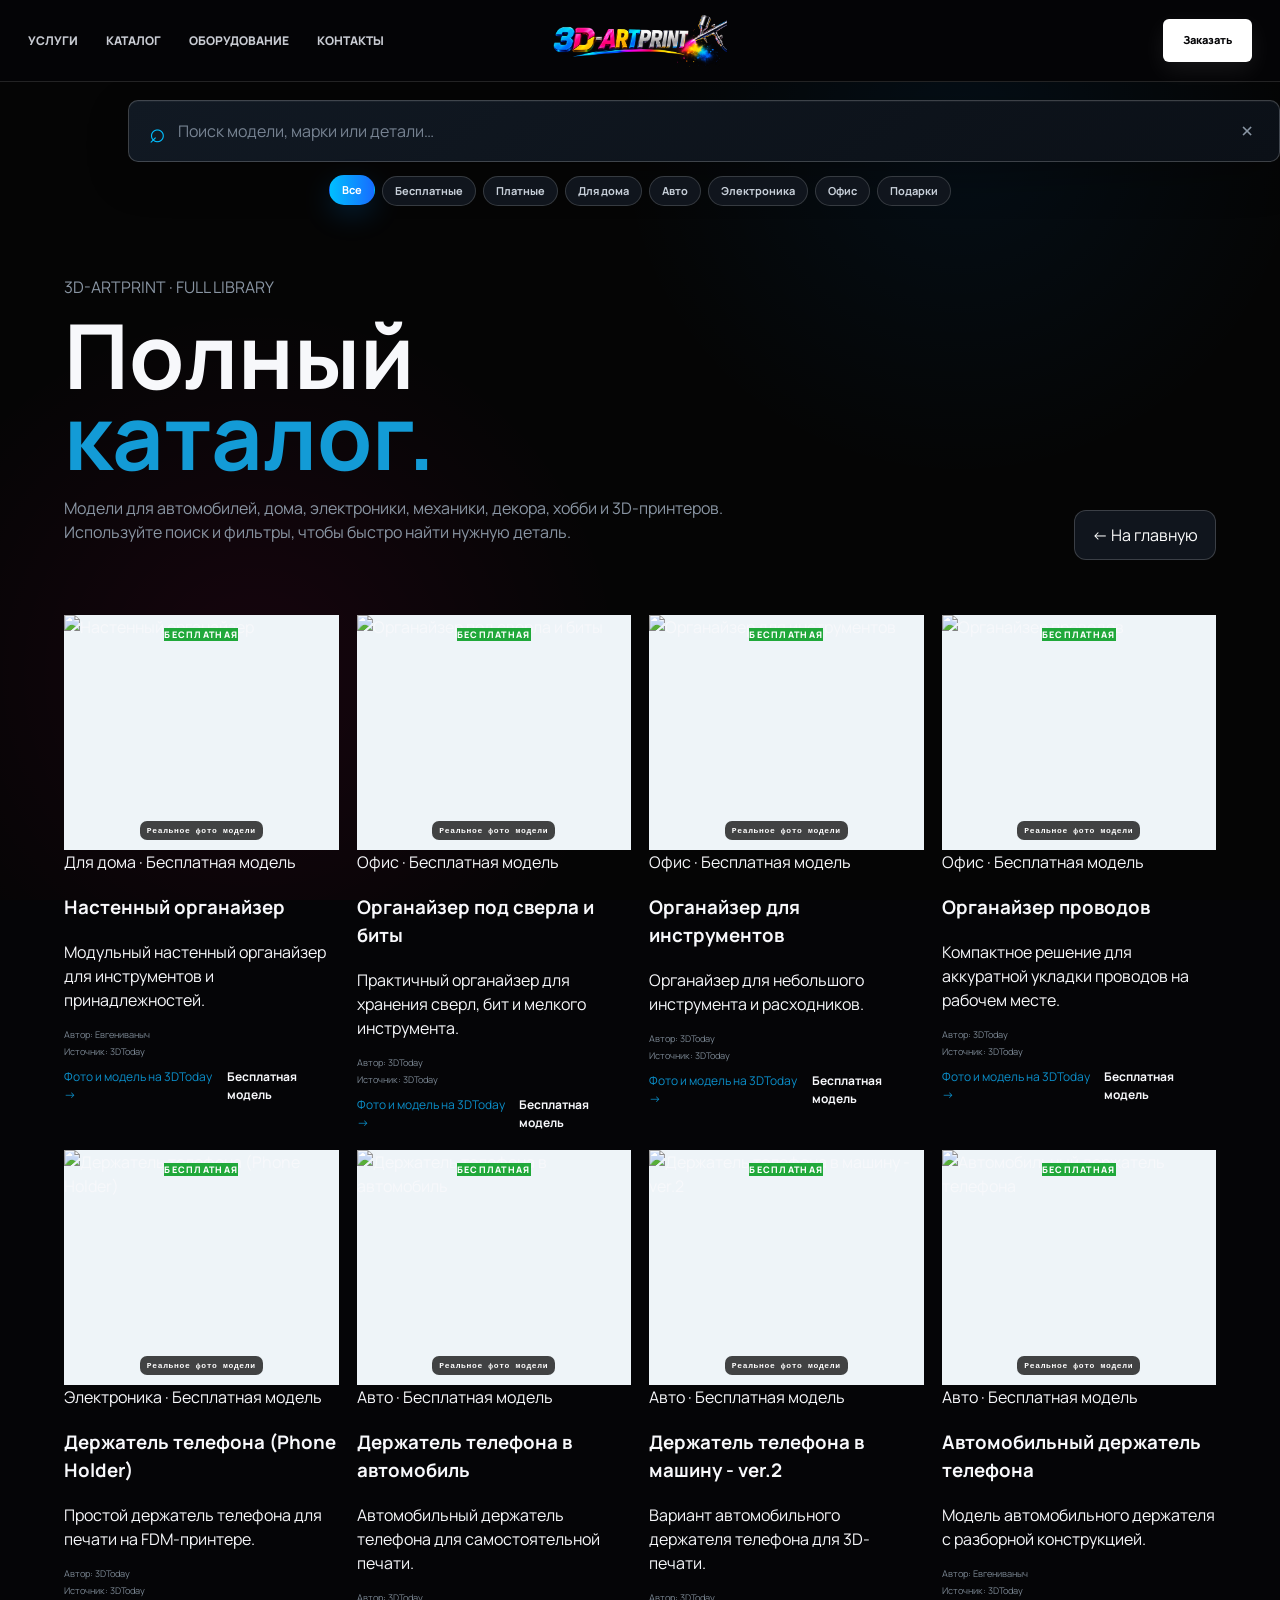
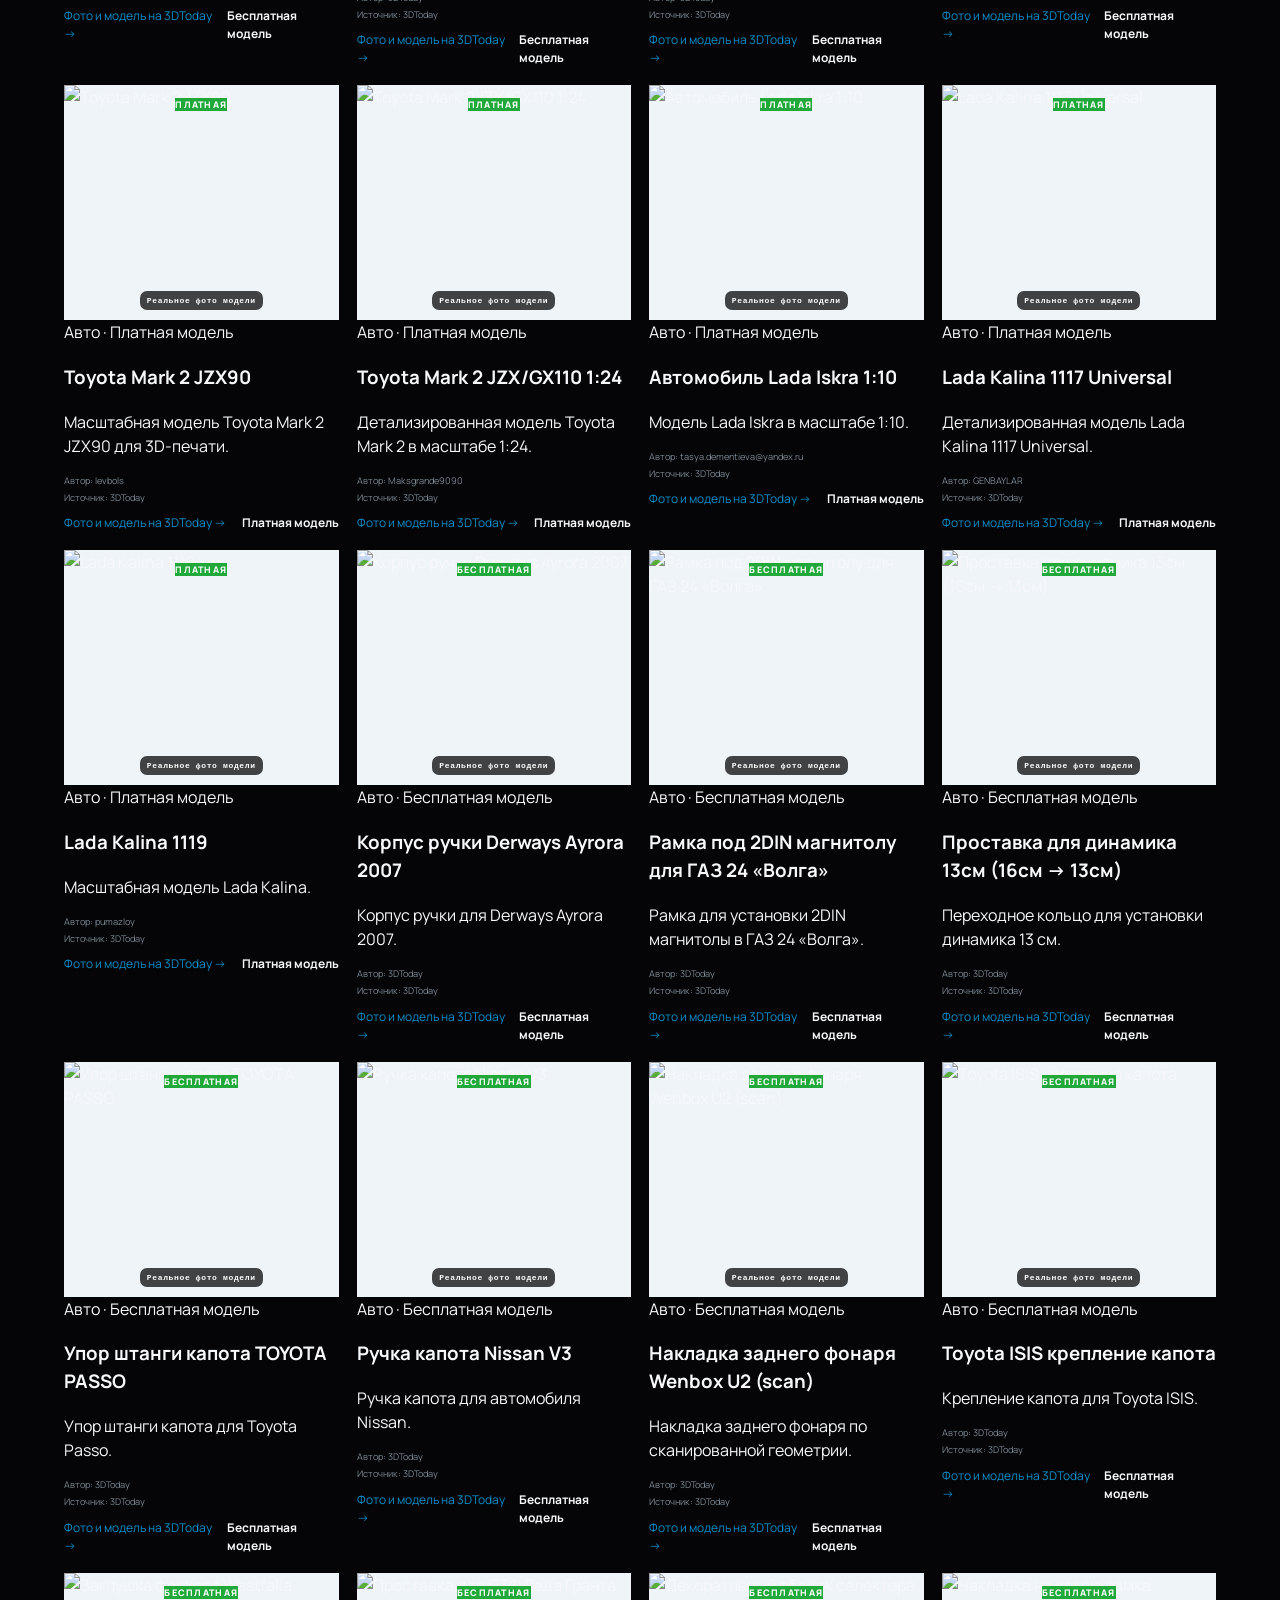
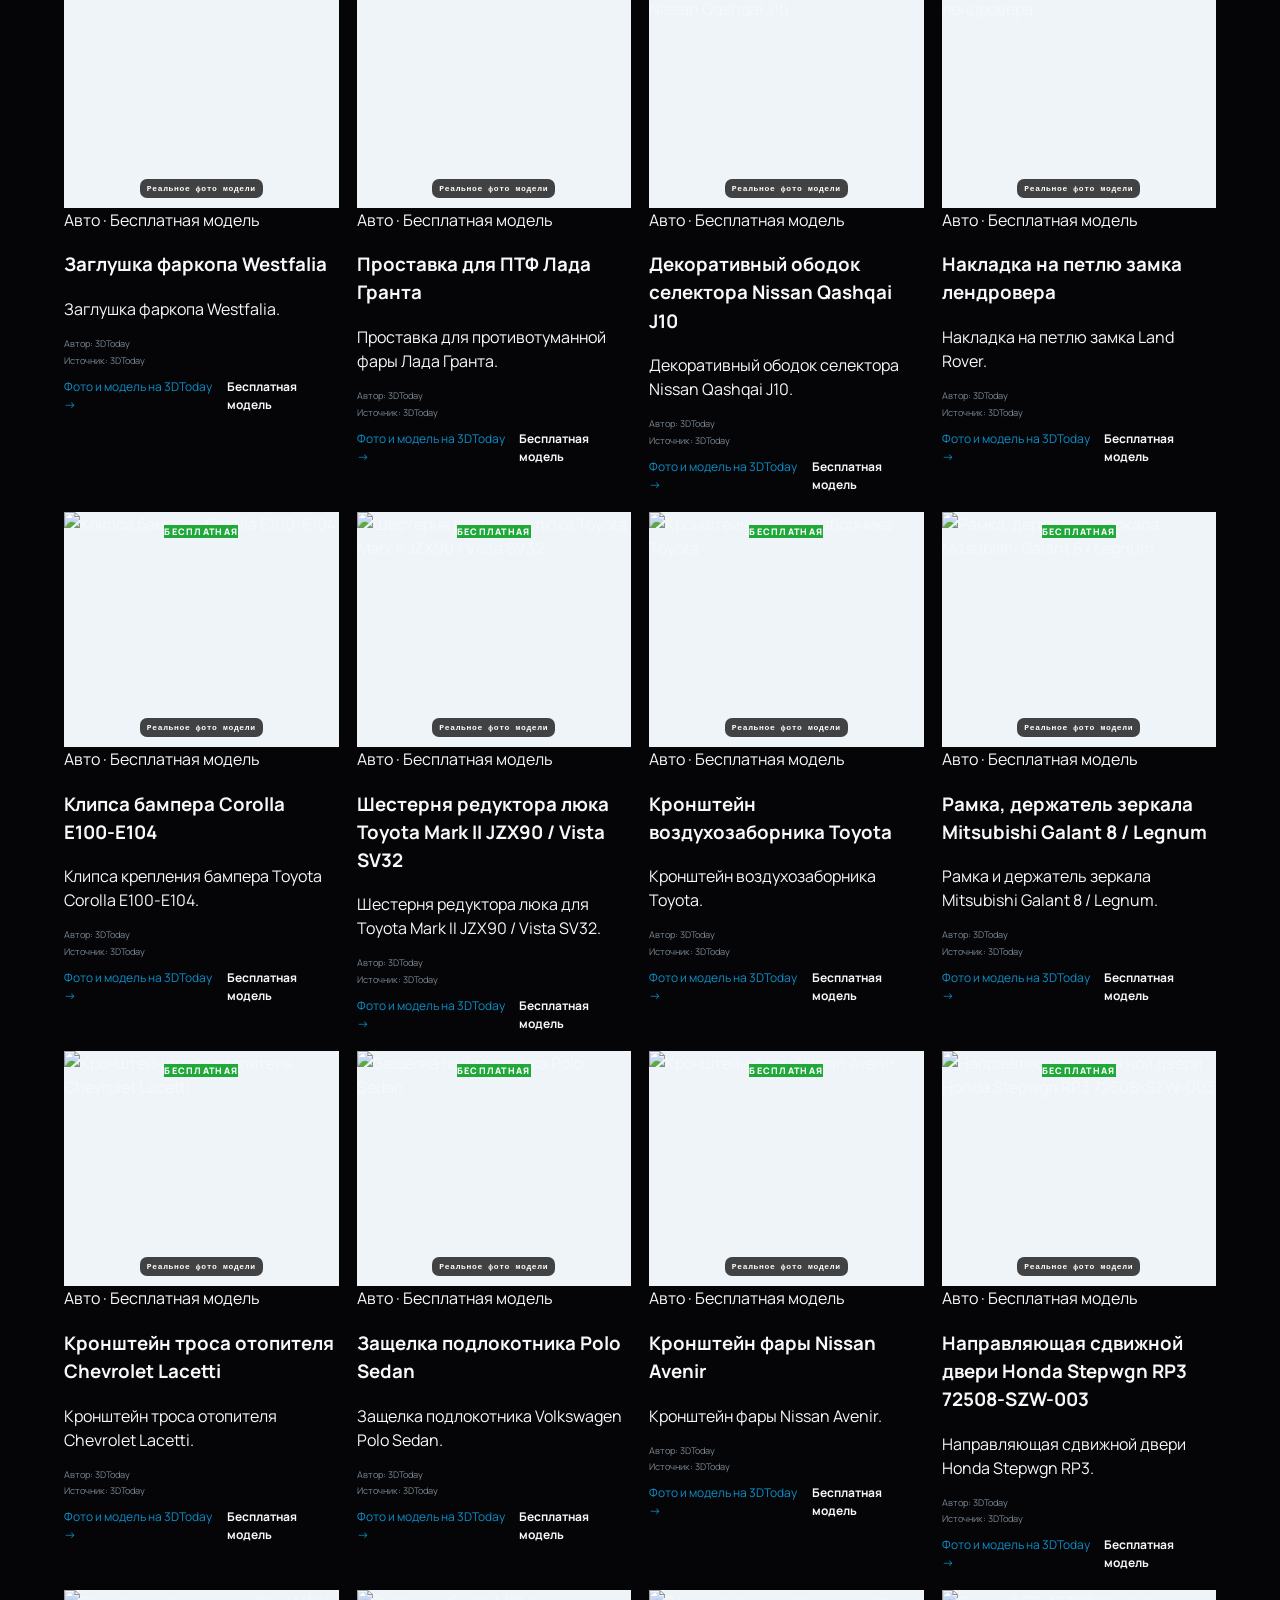
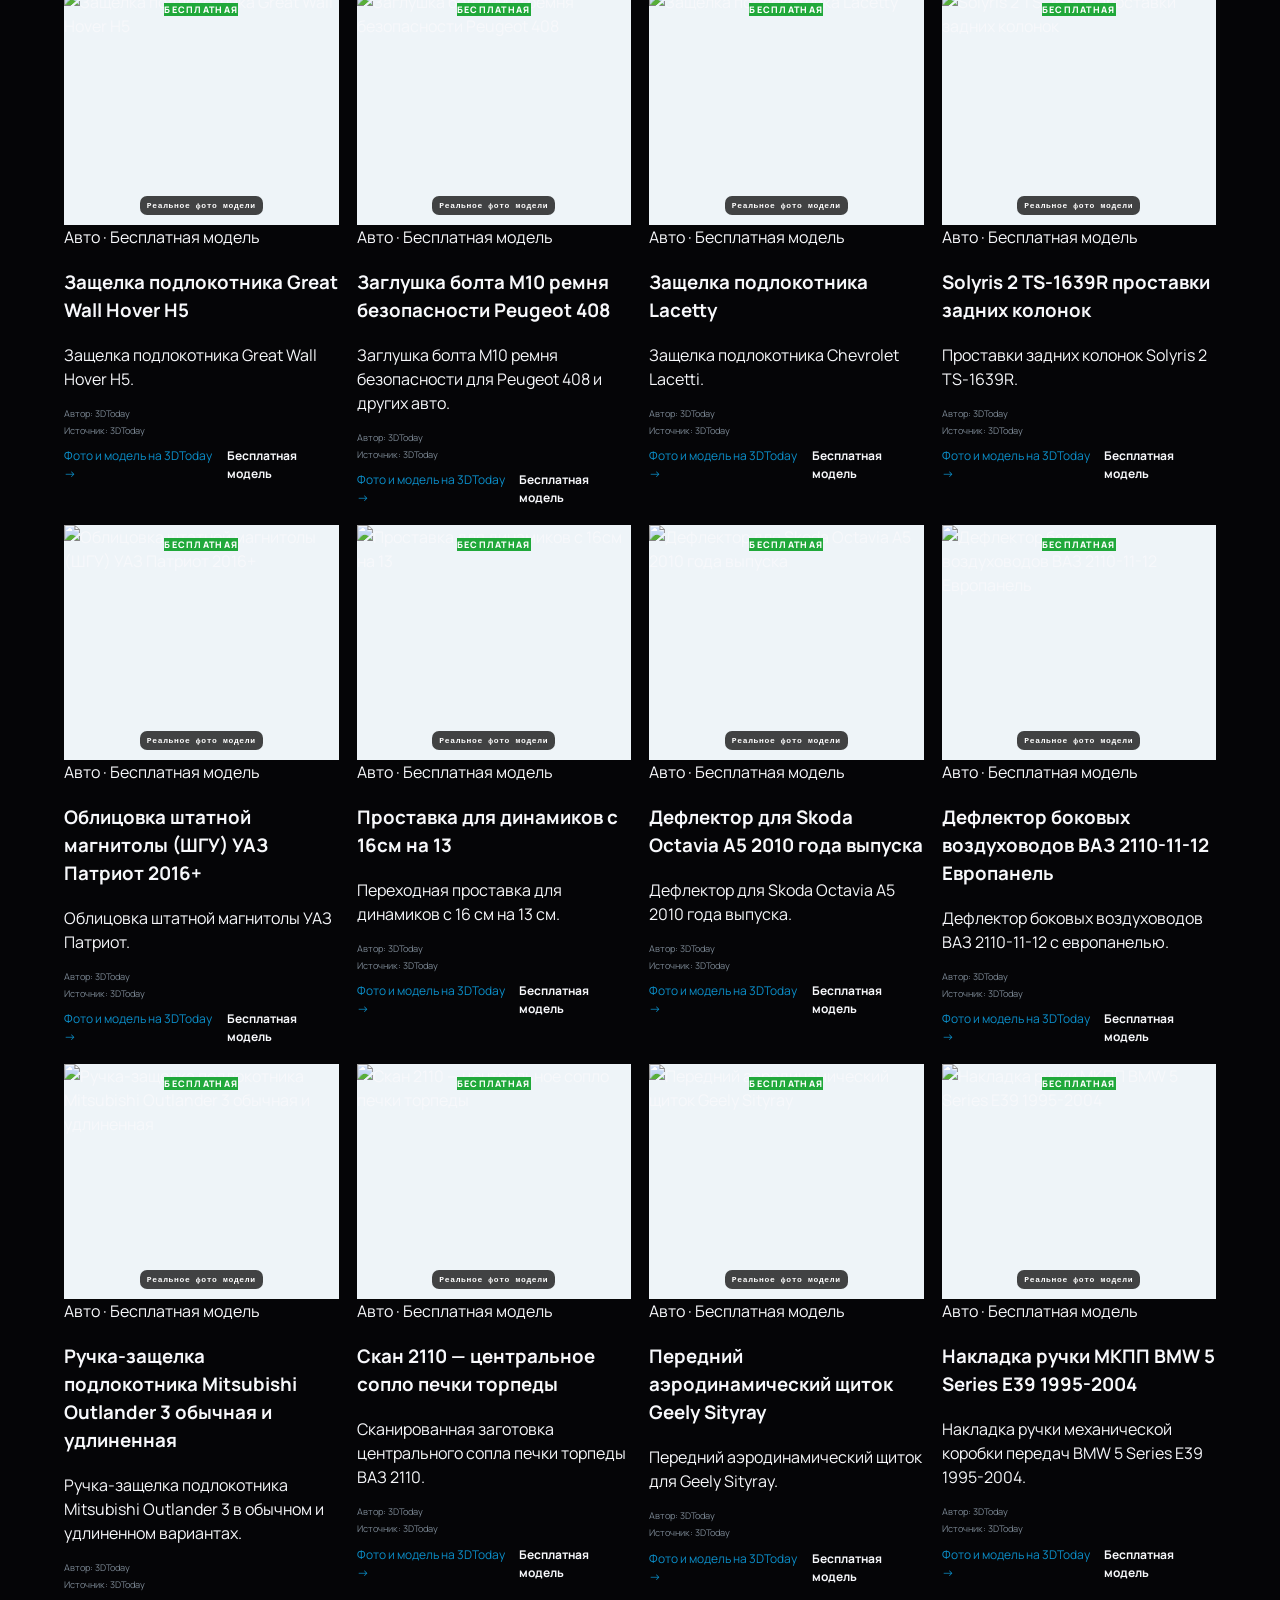
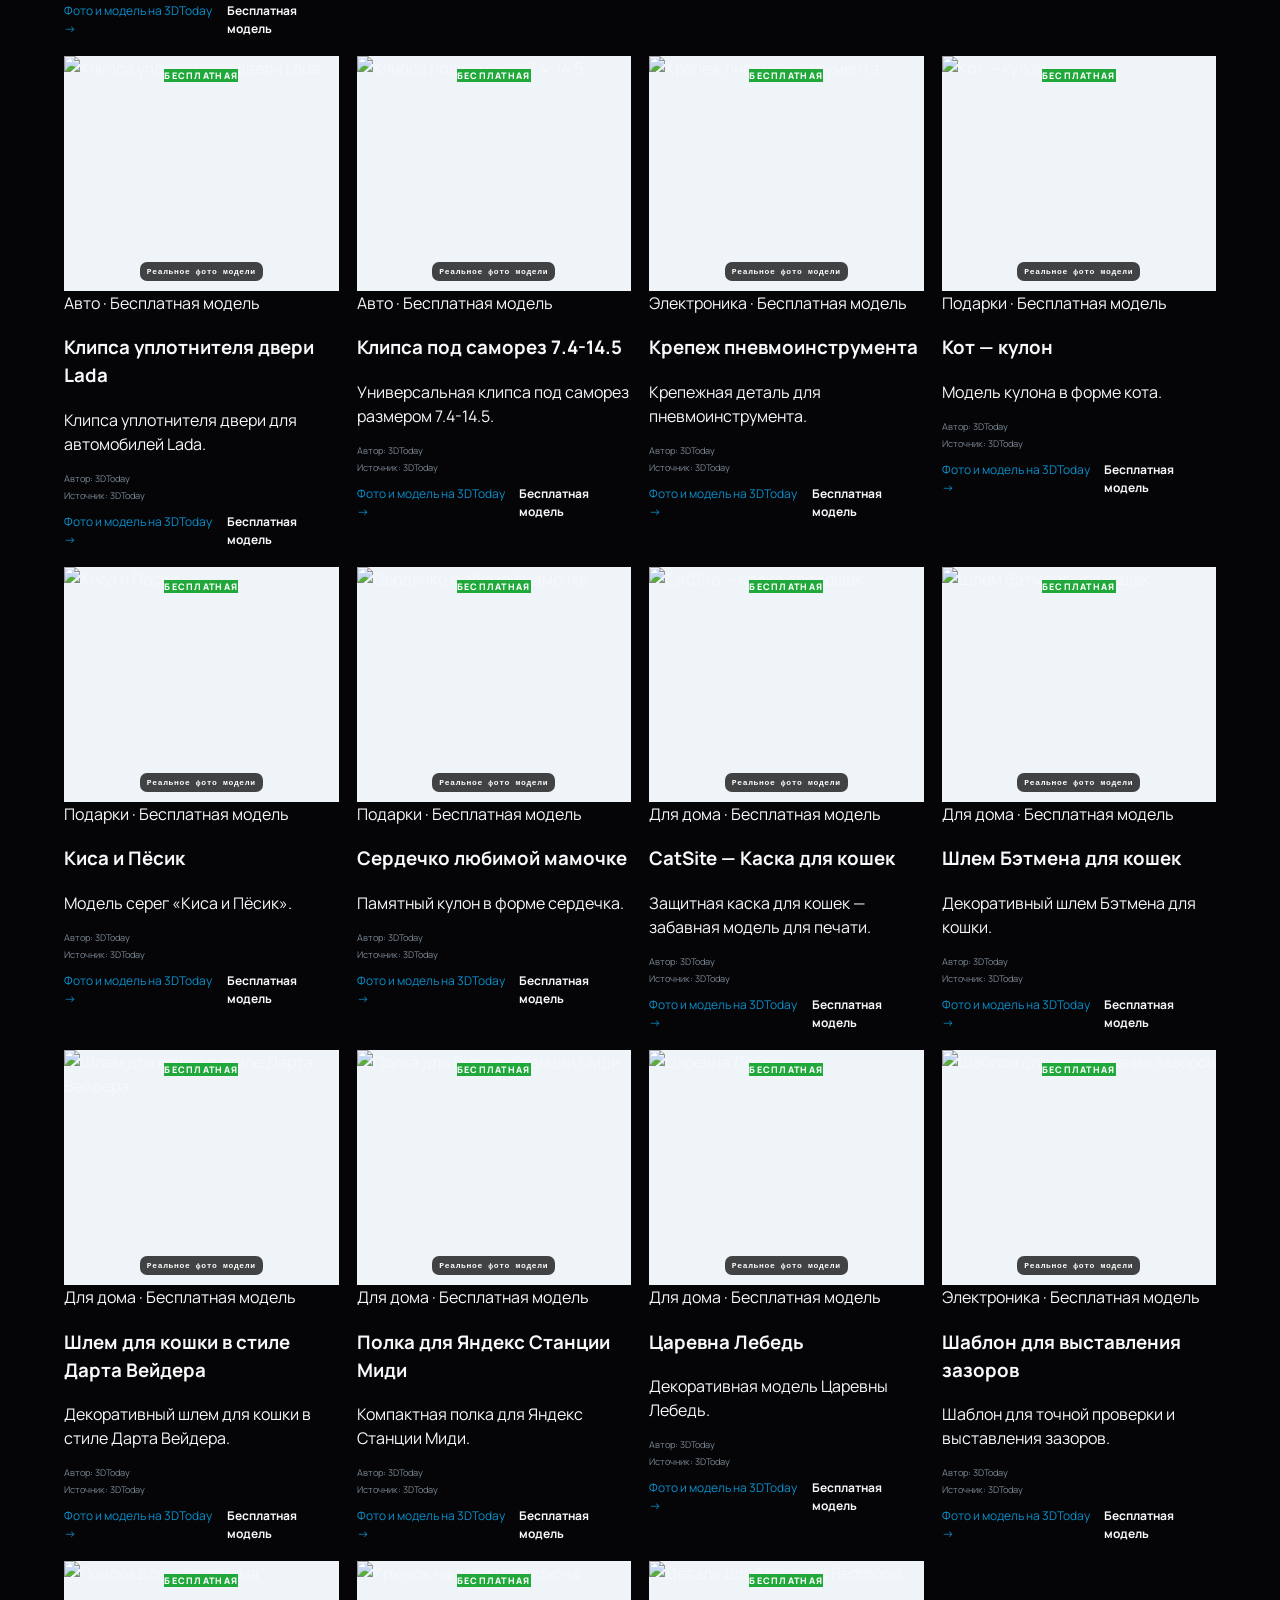
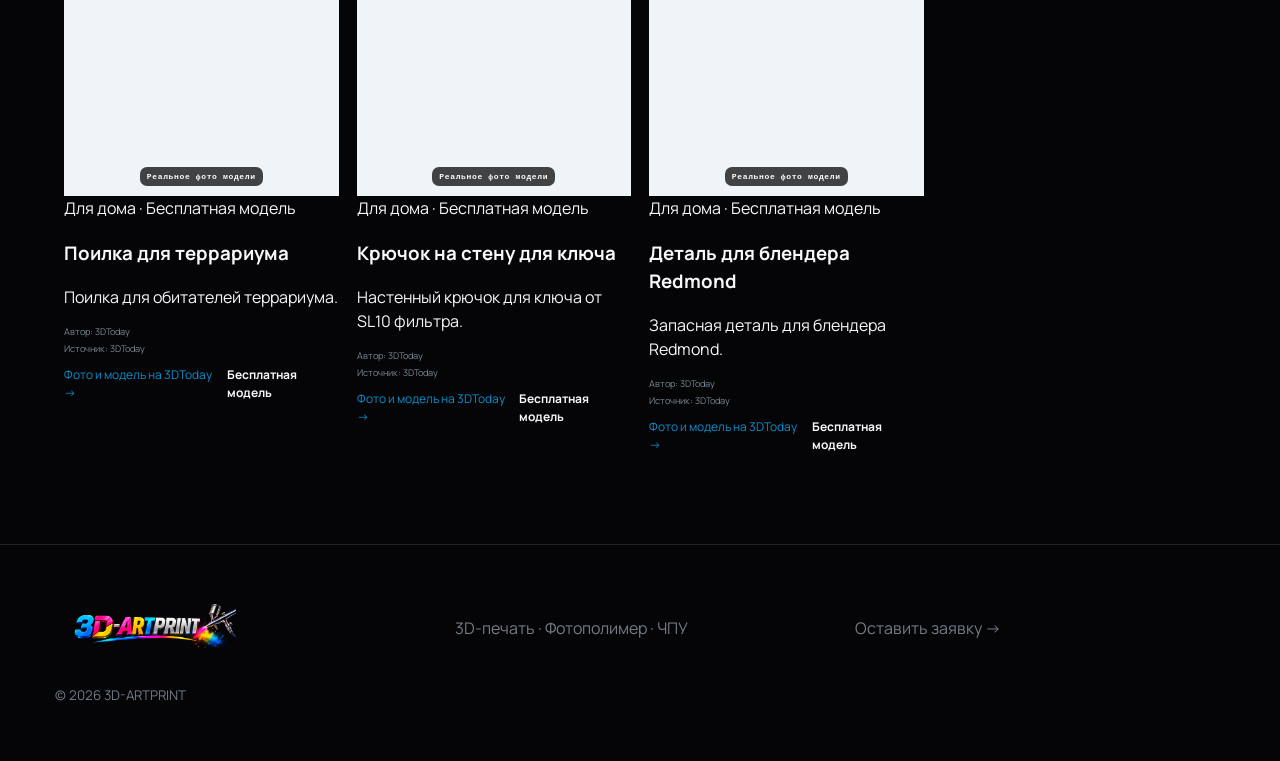
==== commit 494202ac: "Load additional real-photo models in catalog" ====
--- a/catalog.html
+++ b/catalog.html
@@ -1 +1 @@
-<!doctype html><html lang="ru"><head><meta charset="UTF-8"><meta name="viewport" content="width=device-width,initial-scale=1.0"><meta name="description" content="Полный каталог моделей 3D-ARTPRINT"><title>Каталог моделей — 3D-ARTPRINT</title><link rel="stylesheet" href="style.css"><link rel="stylesheet" href="logo-print.css"><link rel="stylesheet" href="icons.css"><link rel="stylesheet" href="background-effect.css"><link rel="stylesheet" href="catalog-enhance.css"><link rel="stylesheet" href="back-to-top.css"><style>.catalog-page{padding:0 5vw 90px;min-height:100vh}.catalog-controls{padding:18px 0 8px;background:rgba(246,249,251,.96)}.catalog-search-wrap{width:100%;margin:0 auto 14px}.catalog-search{display:flex;align-items:center;gap:12px;width:100%;box-sizing:border-box;background:#fff;border:1px solid #d7e1e9;border-radius:16px;padding:0 20px;height:62px;box-shadow:0 12px 35px rgba(35,70,100,.08)}.catalog-search>span{font-size:28px;color:#0b9bd8}.catalog-search input{flex:1;min-width:0;border:0!important;outline:0!important;background:transparent!important;font:inherit;font-size:17px!important;padding:0!important;margin:0!important}.catalog-search button{border:0;background:transparent;font-size:25px;color:#8d99a6;cursor:pointer}.filters{display:flex;justify-content:center;gap:9px;overflow:auto;padding:3px 2px 10px;scrollbar-width:none}.filters::-webkit-scrollbar{display:none}.filters button{position:relative;flex:0 0 auto;border:1px solid #d8e1e9;background:rgba(255,255,255,.92);color:#27323d;border-radius:13px;padding:12px 17px;font:inherit;cursor:pointer;transition:transform .25s,background .25s,color .25s,box-shadow .25s}.filters button:before{content:'';position:absolute;inset:0;border-radius:13px;background:linear-gradient(110deg,transparent 25%,rgba(255,255,255,.65),transparent 75%);transform:translateX(-130%);transition:transform .5s}.filters button:hover{transform:translateY(-3px);box-shadow:0 10px 25px rgba(20,40,60,.1)}.filters button:hover:before{transform:translateX(130%)}.filters button.active{background:#111;color:#fff;border-color:#111;box-shadow:0 10px 25px rgba(0,0,0,.15)}.catalog-hero{display:flex;justify-content:space-between;align-items:end;gap:30px;padding:45px 0 35px}.catalog-hero h1{font-size:clamp(48px,7vw,90px);line-height:.9;margin:8px 0 20px}.catalog-hero h1 em{font-style:normal;color:#139bd6}.catalog-hero p{max-width:720px;color:#687587}.catalog-back{padding:12px 17px;border:1px solid #d9e3ec;border-radius:12px;text-decoration:none;color:#111;background:#fff}.catalog-grid{display:grid;grid-template-columns:repeat(4,minmax(0,1fr));gap:18px;margin-top:20px}.catalog-grid .product{animation:cardIn .45s both}.catalog-more{display:flex!important;width:max-content;margin:32px auto 0;text-decoration:none!important;justify-content:center}.catalog-attribution{display:flex;gap:15px;align-items:center;padding:15px 18px;margin:22px auto;max-width:1200px;background:#fff;border:1px solid #e0e7ed;border-radius:14px;font-size:12px;color:#667482}.catalog-attribution span{flex:1}.catalog-attribution a{color:#0b8fca;text-decoration:none}.model-credit{display:grid;gap:3px;margin:10px 0;color:#7b8793;font-size:11px}.model-actions{display:flex;gap:8px;align-items:center}.model-actions a{color:#0b8fca;text-decoration:none;font-size:12px}.model-actions b{font-size:12px;margin-left:auto}.model-placeholder{position:relative;min-height:235px;overflow:hidden;cursor:pointer}.model-placeholder:after{content:'СМОТРЕТЬ ФОТО →';position:absolute;right:12px;top:12px;padding:7px 9px;border-radius:8px;background:rgba(17,17,17,.82);color:#fff;font-size:9px;letter-spacing:.08em;opacity:0;transform:translateY(-5px);transition:.25s;pointer-events:none}.product:hover .model-placeholder:after{opacity:1;transform:none}.model-stage{position:absolute;inset:0;display:grid;place-items:center;perspective:700px;background:radial-gradient(circle at 50% 35%,#fff 0,#edf4f8 58%,#e6edf2 100%)}.model-object{width:95px;height:75px;background:linear-gradient(135deg,#ffffff,#aab9c5);border:2px solid #7f909e;box-shadow:20px 22px 30px rgba(30,55,75,.2);transform:rotateX(55deg) rotateZ(-25deg);animation:floatModel 4s ease-in-out infinite}.model-gear .model-object{width:94px;height:94px;border-radius:50%;clip-path:polygon(50% 0,60% 11%,73% 5%,78% 19%,92% 22%,88% 36%,100% 48%,88% 59%,94% 73%,79% 78%,76% 93%,62% 87%,50% 100%,39% 89%,25% 95%,20% 80%,6% 76%,12% 61%,0 50%,12% 39%,7% 24%,22% 20%,27% 6%,40% 12%)}.model-clip .model-object{width:60px;height:105px;border-radius:16px 16px 9px 9px}.model-handle .model-object{width:125px;height:38px;border-radius:22px;transform:rotateX(55deg) rotateZ(-25deg)}.model-bracket .model-object{width:115px;height:85px;clip-path:polygon(0 0,100% 0,100% 24%,27% 24%,27% 100%,0 100%)}.model-box .model-object{width:115px;height:78px}.model-decor .model-object{width:75px;height:105px;border-radius:50% 50% 30% 30%}.model-axis{position:absolute;right:13px;bottom:10px;font-size:9px;letter-spacing:.2em;color:#71808c}.model-label{position:absolute;left:14px;bottom:11px;display:grid;gap:2px}.model-label b{font-size:9px;letter-spacing:.14em}.model-label small{font-size:9px;color:#7d8b96}.model-gridline{position:absolute;inset:0;background:linear-gradient(90deg,transparent 49.5%,rgba(17,157,216,.12) 50%,transparent 50.5%),linear-gradient(0deg,transparent 49.5%,rgba(17,157,216,.12) 50%,transparent 50.5%);background-size:35px 35px;opacity:.45}@keyframes floatModel{0%,100%{translate:0 0}50%{translate:0 -7px}}@keyframes cardIn{from{opacity:0;transform:translateY(12px)}to{opacity:1;transform:none}}@media(max-width:1050px){.catalog-grid{grid-template-columns:repeat(3,minmax(0,1fr))}}@media(max-width:760px){.catalog-hero{display:block}.catalog-back{display:inline-block;margin-top:15px}.catalog-grid{grid-template-columns:repeat(2,minmax(0,1fr))}.catalog-attribution{align-items:flex-start;flex-direction:column}.filters{justify-content:flex-start}}@media(max-width:520px){.catalog-grid{grid-template-columns:1fr}.catalog-hero h1{font-size:55px}}</style></head><body><header class="header"><a class="brand" href="index.html"><img src="assets/logo-horizontal.png" alt="3D-ARTPRINT"></a><nav><a href="index.html#services">Услуги</a><a href="catalog.html">Каталог</a><a href="index.html#equipment">Оборудование</a><a href="index.html#contacts">Контакты</a></nav><a class="header-btn" href="index.html#order">Заказать</a></header><main class="catalog-page"><section class="catalog-controls"><div class="catalog-search-wrap"><div class="catalog-search"><span>⌕</span><input id="catalogSearchTop" type="search" placeholder="Поиск модели, марки автомобиля или детали…" autocomplete="off"><button type="button" id="clearSearchTop">×</button></div></div><div class="filters"></div></section><section class="catalog-hero"><div><p class="eyebrow">3D-ARTPRINT · FULL LIBRARY</p><h1>Полный<br><em>каталог.</em></h1><p>Модели для автомобилей, дома, электроники, механики, декора, хобби и 3D-принтеров. Используйте поиск и фильтры, чтобы быстро найти нужную деталь.</p></div><a class="catalog-back" href="index.html">← На главную</a></section><div class="catalog-grid"></div></main><footer id="contacts"><img src="assets/logo-horizontal.png" alt="3D-ARTPRINT"><p>3D-печать · Фотополимер · ЧПУ</p><a href="index.html#order">Оставить заявку →</a><small>© 2026 3D-ARTPRINT</small></footer><script src="catalog-data.js?v=20260828-4"></script><script src="catalog-enhance.js?v=20260828-4"></script><script>document.addEventListener('click',e=>{const box=e.target.closest('.model-placeholder');if(!box)return;const card=box.closest('.product');const link=card&&card.querySelector('.model-actions a[href]');if(link)window.open(link.href,'_blank','noopener')});</script><script src="back-to-top.js?v=20260828-4"></script><script src="background-effect.js?v=20260828-4"></script><script src="catalog-fix.js?v=20260828-4"></script></body></html>+<!doctype html><html lang="ru"><head><meta charset="UTF-8"><meta name="viewport" content="width=device-width,initial-scale=1.0"><meta name="description" content="Полный каталог моделей 3D-ARTPRINT"><title>Каталог моделей — 3D-ARTPRINT</title><link rel="stylesheet" href="style.css"><link rel="stylesheet" href="logo-print.css"><link rel="stylesheet" href="icons.css"><link rel="stylesheet" href="background-effect.css"><link rel="stylesheet" href="catalog-enhance.css"><link rel="stylesheet" href="back-to-top.css"><style>.catalog-page{padding:0 5vw 90px;min-height:100vh}.catalog-controls{padding:18px 0 8px;background:rgba(246,249,251,.96)}.catalog-search-wrap{width:100%;margin:0 auto 14px}.catalog-search{display:flex;align-items:center;gap:12px;width:100%;box-sizing:border-box;background:#fff;border:1px solid #d7e1e9;border-radius:16px;padding:0 20px;height:62px;box-shadow:0 12px 35px rgba(35,70,100,.08)}.catalog-search>span{font-size:28px;color:#0b9bd8}.catalog-search input{flex:1;min-width:0;border:0!important;outline:0!important;background:transparent!important;font:inherit;font-size:17px!important;padding:0!important;margin:0!important}.catalog-search button{border:0;background:transparent;font-size:25px;color:#8d99a6;cursor:pointer}.filters{display:flex;justify-content:center;gap:9px;overflow:auto;padding:3px 2px 10px;scrollbar-width:none}.filters::-webkit-scrollbar{display:none}.filters button{position:relative;flex:0 0 auto;border:1px solid #d8e1e9;background:rgba(255,255,255,.92);color:#27323d;border-radius:13px;padding:12px 17px;font:inherit;cursor:pointer;transition:transform .25s,background .25s,color .25s,box-shadow .25s}.filters button:before{content:'';position:absolute;inset:0;border-radius:13px;background:linear-gradient(110deg,transparent 25%,rgba(255,255,255,.65),transparent 75%);transform:translateX(-130%);transition:transform .5s}.filters button:hover{transform:translateY(-3px);box-shadow:0 10px 25px rgba(20,40,60,.1)}.filters button:hover:before{transform:translateX(130%)}.filters button.active{background:#111;color:#fff;border-color:#111;box-shadow:0 10px 25px rgba(0,0,0,.15)}.catalog-hero{display:flex;justify-content:space-between;align-items:end;gap:30px;padding:45px 0 35px}.catalog-hero h1{font-size:clamp(48px,7vw,90px);line-height:.9;margin:8px 0 20px}.catalog-hero h1 em{font-style:normal;color:#139bd6}.catalog-hero p{max-width:720px;color:#687587}.catalog-back{padding:12px 17px;border:1px solid #d9e3ec;border-radius:12px;text-decoration:none;color:#111;background:#fff}.catalog-grid{display:grid;grid-template-columns:repeat(4,minmax(0,1fr));gap:18px;margin-top:20px}.catalog-grid .product{animation:cardIn .45s both}.catalog-more{display:flex!important;width:max-content;margin:32px auto 0;text-decoration:none!important;justify-content:center}.catalog-attribution{display:flex;gap:15px;align-items:center;padding:15px 18px;margin:22px auto;max-width:1200px;background:#fff;border:1px solid #e0e7ed;border-radius:14px;font-size:12px;color:#667482}.catalog-attribution span{flex:1}.catalog-attribution a{color:#0b8fca;text-decoration:none}.model-credit{display:grid;gap:3px;margin:10px 0;color:#7b8793;font-size:11px}.model-actions{display:flex;gap:8px;align-items:center}.model-actions a{color:#0b8fca;text-decoration:none;font-size:12px}.model-actions b{font-size:12px;margin-left:auto}.model-placeholder{position:relative;min-height:235px;overflow:hidden;cursor:pointer}.model-placeholder:after{content:'СМОТРЕТЬ ФОТО →';position:absolute;right:12px;top:12px;padding:7px 9px;border-radius:8px;background:rgba(17,17,17,.82);color:#fff;font-size:9px;letter-spacing:.08em;opacity:0;transform:translateY(-5px);transition:.25s;pointer-events:none}.product:hover .model-placeholder:after{opacity:1;transform:none}.model-stage{position:absolute;inset:0;display:grid;place-items:center;perspective:700px;background:radial-gradient(circle at 50% 35%,#fff 0,#edf4f8 58%,#e6edf2 100%)}.model-object{width:95px;height:75px;background:linear-gradient(135deg,#ffffff,#aab9c5);border:2px solid #7f909e;box-shadow:20px 22px 30px rgba(30,55,75,.2);transform:rotateX(55deg) rotateZ(-25deg);animation:floatModel 4s ease-in-out infinite}.model-gear .model-object{width:94px;height:94px;border-radius:50%;clip-path:polygon(50% 0,60% 11%,73% 5%,78% 19%,92% 22%,88% 36%,100% 48%,88% 59%,94% 73%,79% 78%,76% 93%,62% 87%,50% 100%,39% 89%,25% 95%,20% 80%,6% 76%,12% 61%,0 50%,12% 39%,7% 24%,22% 20%,27% 6%,40% 12%)}.model-clip .model-object{width:60px;height:105px;border-radius:16px 16px 9px 9px}.model-handle .model-object{width:125px;height:38px;border-radius:22px;transform:rotateX(55deg) rotateZ(-25deg)}.model-bracket .model-object{width:115px;height:85px;clip-path:polygon(0 0,100% 0,100% 24%,27% 24%,27% 100%,0 100%)}.model-box .model-object{width:115px;height:78px}.model-decor .model-object{width:75px;height:105px;border-radius:50% 50% 30% 30%}.model-axis{position:absolute;right:13px;bottom:10px;font-size:9px;letter-spacing:.2em;color:#71808c}.model-label{position:absolute;left:14px;bottom:11px;display:grid;gap:2px}.model-label b{font-size:9px;letter-spacing:.14em}.model-label small{font-size:9px;color:#7d8b96}.model-gridline{position:absolute;inset:0;background:linear-gradient(90deg,transparent 49.5%,rgba(17,157,216,.12) 50%,transparent 50.5%),linear-gradient(0deg,transparent 49.5%,rgba(17,157,216,.12) 50%,transparent 50.5%);background-size:35px 35px;opacity:.45}@keyframes floatModel{0%,100%{translate:0 0}50%{translate:0 -7px}}@keyframes cardIn{from{opacity:0;transform:translateY(12px)}to{opacity:1;transform:none}}@media(max-width:1050px){.catalog-grid{grid-template-columns:repeat(3,minmax(0,1fr))}}@media(max-width:760px){.catalog-hero{display:block}.catalog-back{display:inline-block;margin-top:15px}.catalog-grid{grid-template-columns:repeat(2,minmax(0,1fr))}.catalog-attribution{align-items:flex-start;flex-direction:column}.filters{justify-content:flex-start}}@media(max-width:520px){.catalog-grid{grid-template-columns:1fr}.catalog-hero h1{font-size:55px}}</style></head><body><header class="header"><a class="brand" href="index.html"><img src="assets/logo-horizontal.png" alt="3D-ARTPRINT"></a><nav><a href="index.html#services">Услуги</a><a href="catalog.html">Каталог</a><a href="index.html#equipment">Оборудование</a><a href="index.html#contacts">Контакты</a></nav><a class="header-btn" href="index.html#order">Заказать</a></header><main class="catalog-page"><section class="catalog-controls"><div class="catalog-search-wrap"><div class="catalog-search"><span>⌕</span><input id="catalogSearchTop" type="search" placeholder="Поиск модели, марки автомобиля или детали…" autocomplete="off"><button type="button" id="clearSearchTop">×</button></div></div><div class="filters"></div></section><section class="catalog-hero"><div><p class="eyebrow">3D-ARTPRINT · FULL LIBRARY</p><h1>Полный<br><em>каталог.</em></h1><p>Модели для автомобилей, дома, электроники, механики, декора, хобби и 3D-принтеров. Используйте поиск и фильтры, чтобы быстро найти нужную деталь.</p></div><a class="catalog-back" href="index.html">← На главную</a></section><div class="catalog-grid"></div></main><footer id="contacts"><img src="assets/logo-horizontal.png" alt="3D-ARTPRINT"><p>3D-печать · Фотополимер · ЧПУ</p><a href="index.html#order">Оставить заявку →</a><small>© 2026 3D-ARTPRINT</small></footer><script src="catalog-data.js?v=20260828-5"></script><script src="catalog-additions.js?v=20260828-1"></script><script src="catalog-enhance.js?v=20260828-5"></script><script>document.addEventListener('click',e=>{const box=e.target.closest('.model-placeholder');if(!box)return;const card=box.closest('.product');const link=card&&card.querySelector('.model-actions a[href]');if(link)window.open(link.href,'_blank','noopener')});</script><script src="back-to-top.js?v=20260828-5"></script><script src="background-effect.js?v=20260828-5"></script><script src="catalog-fix.js?v=20260828-5"></script></body></html>
